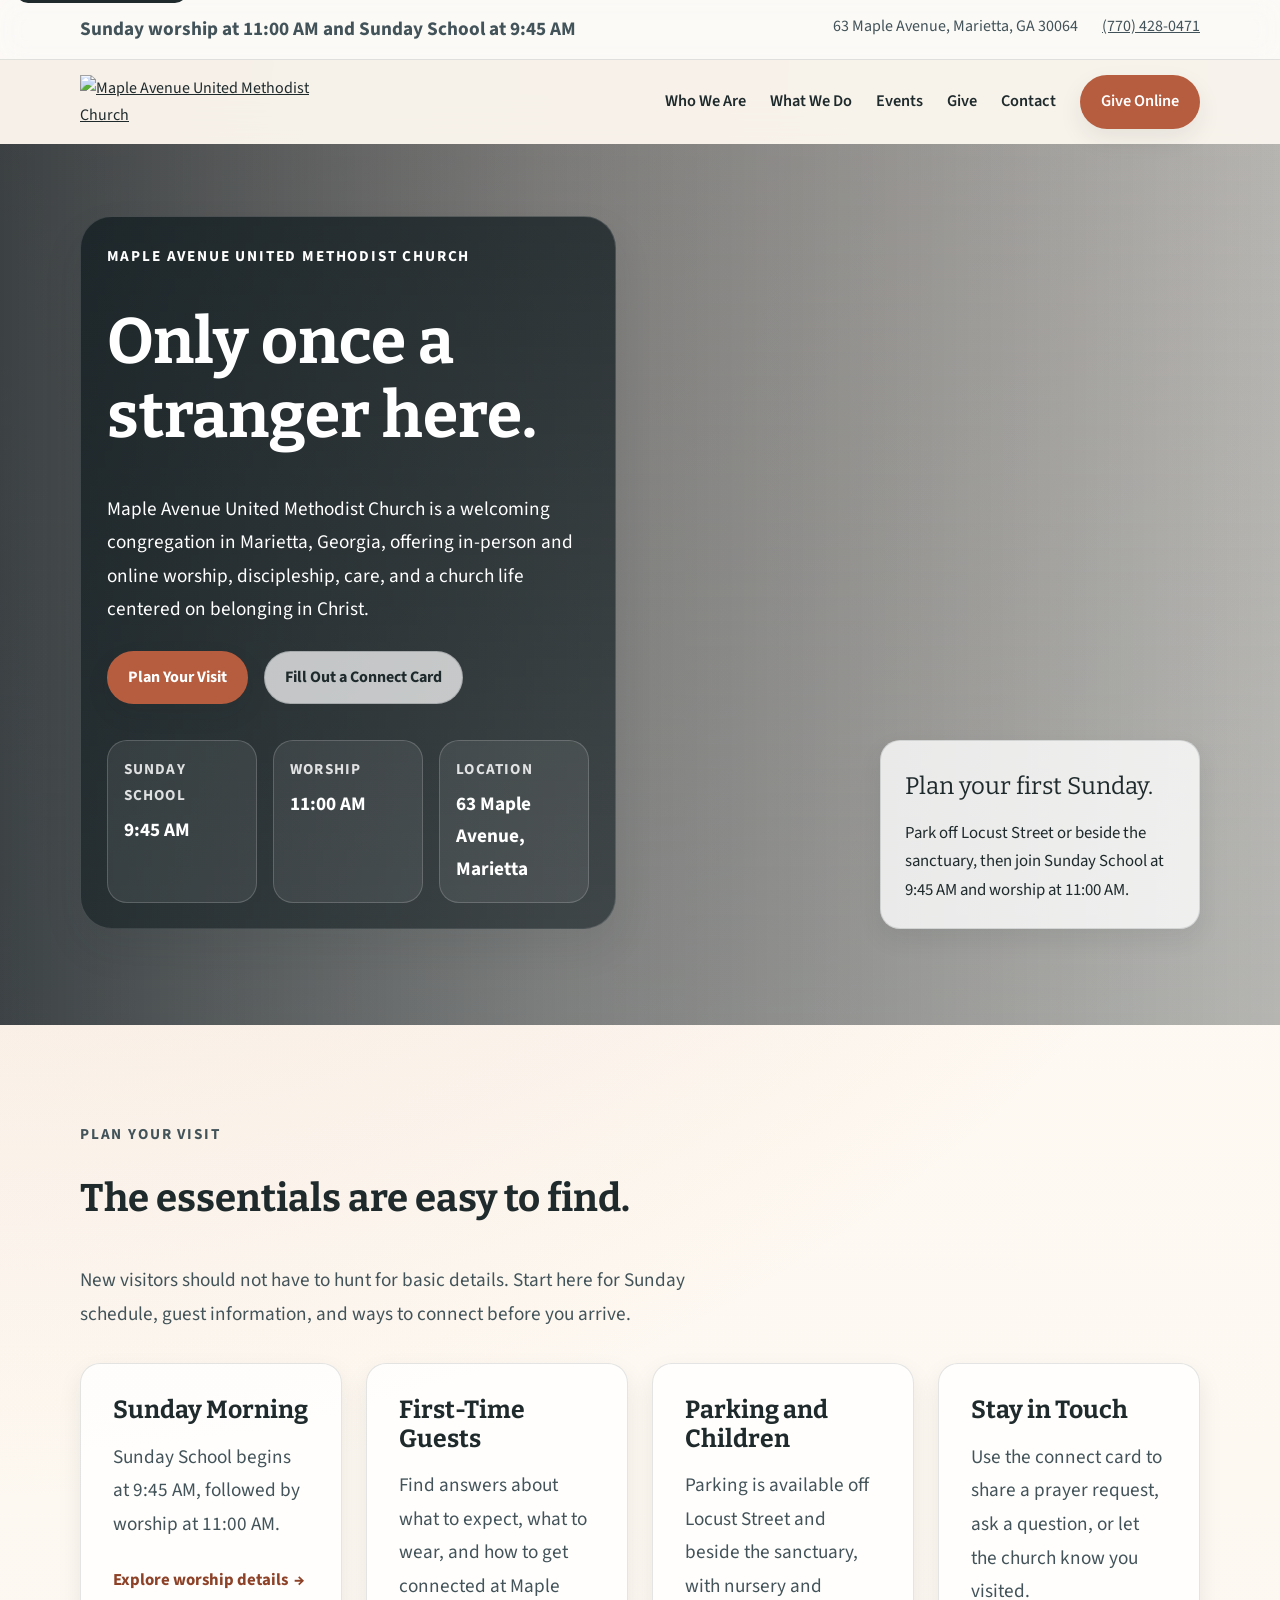
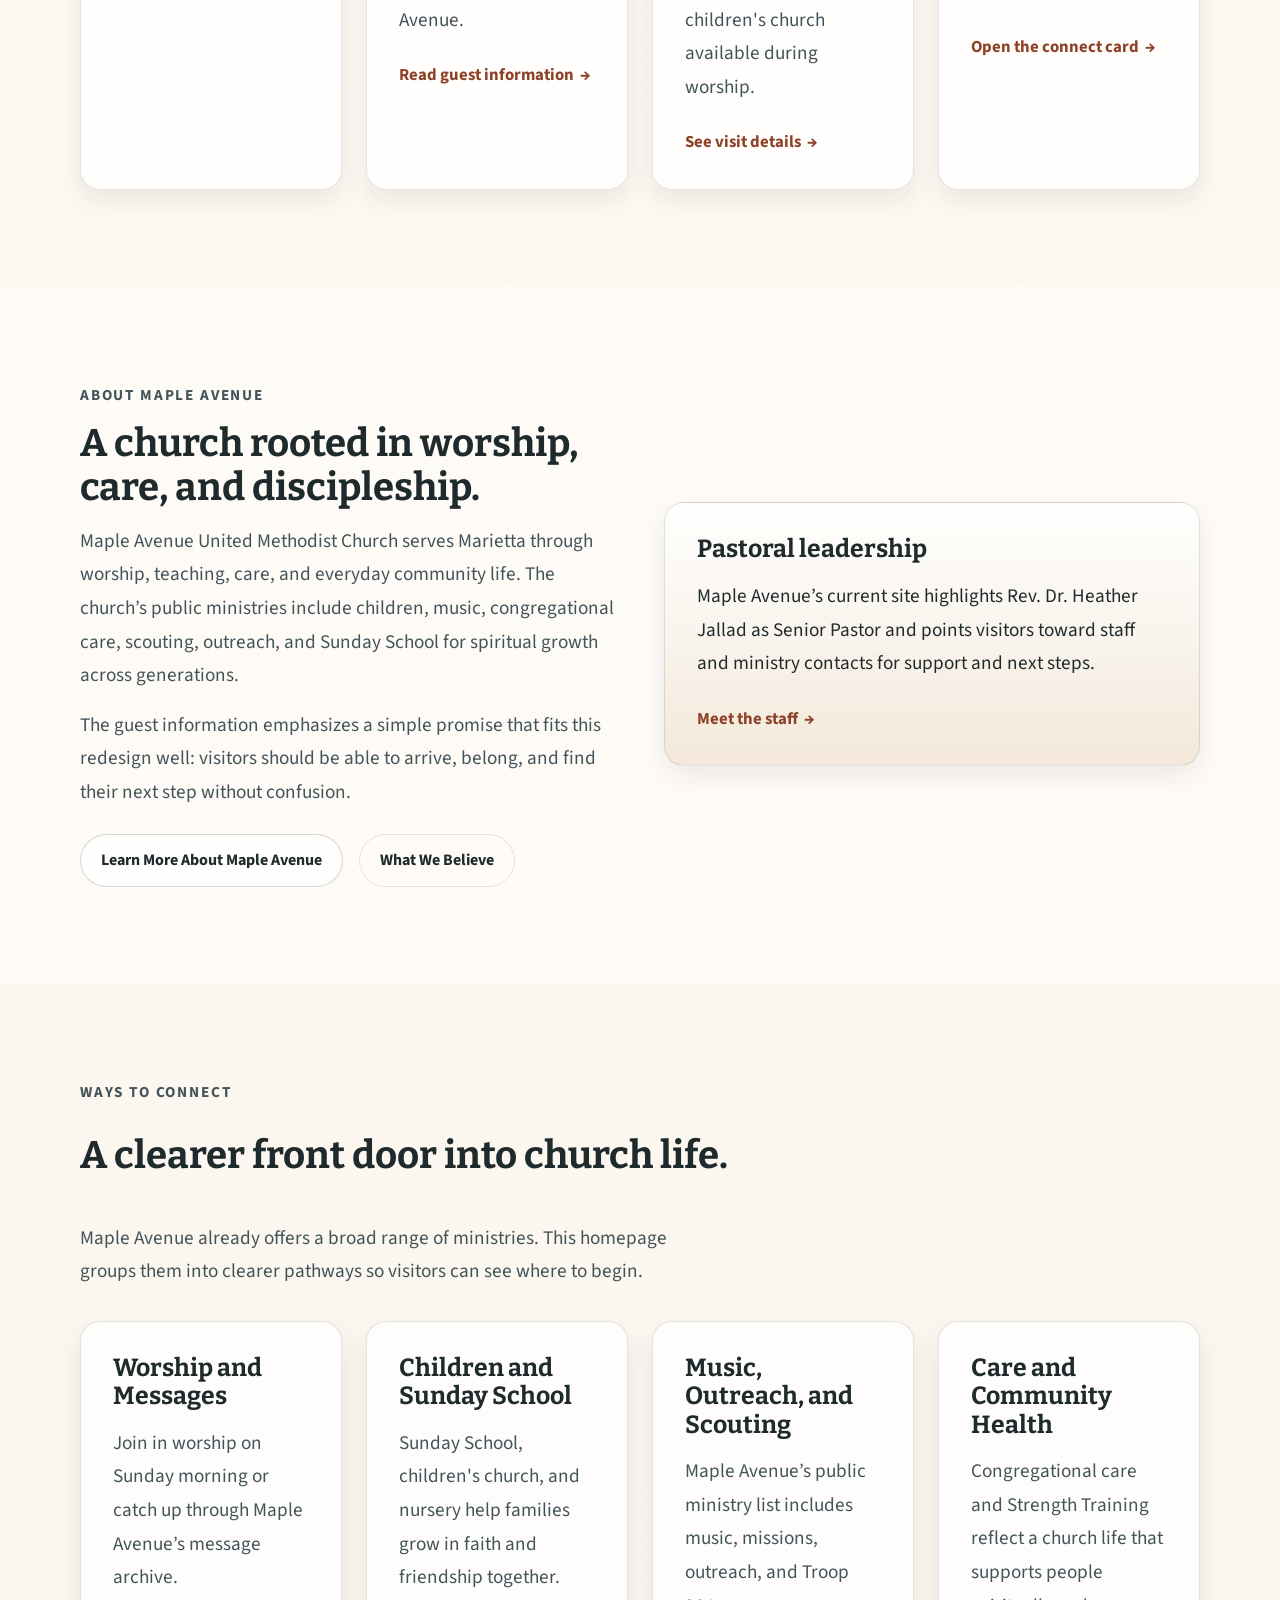
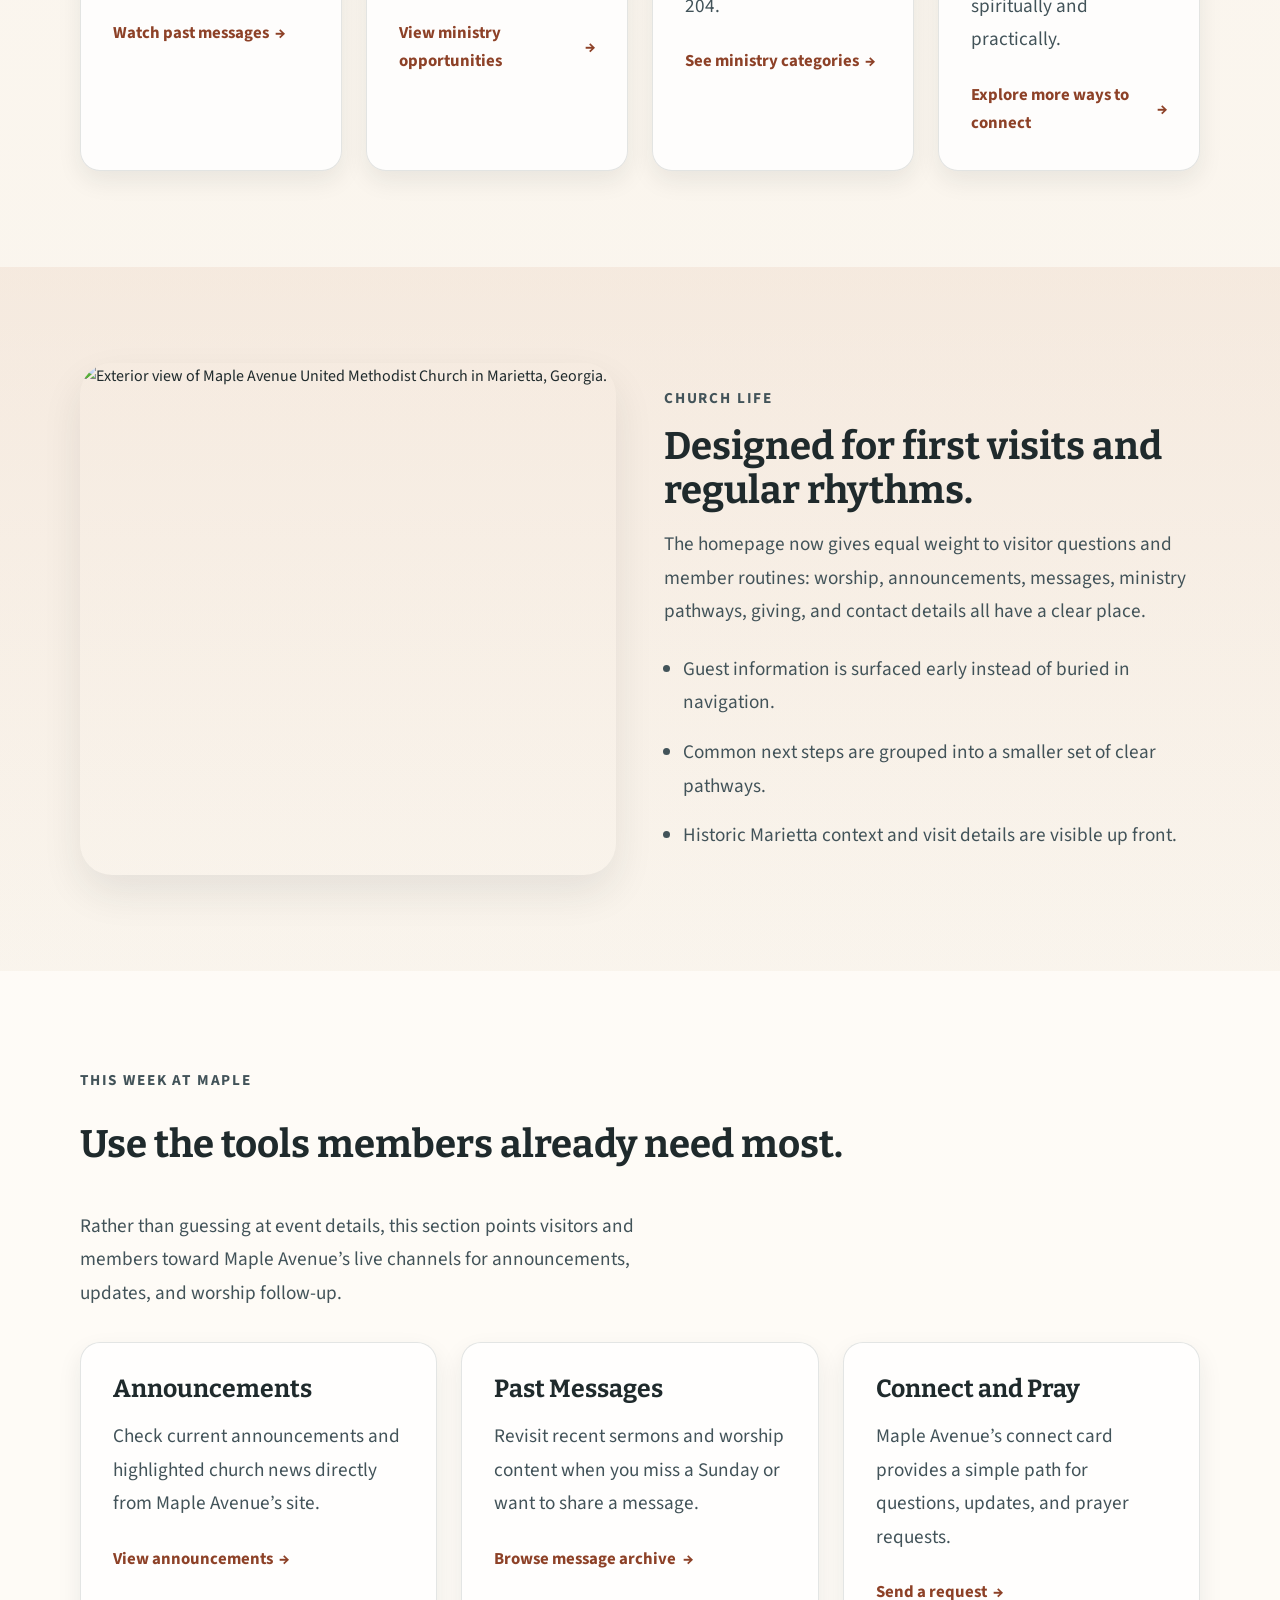
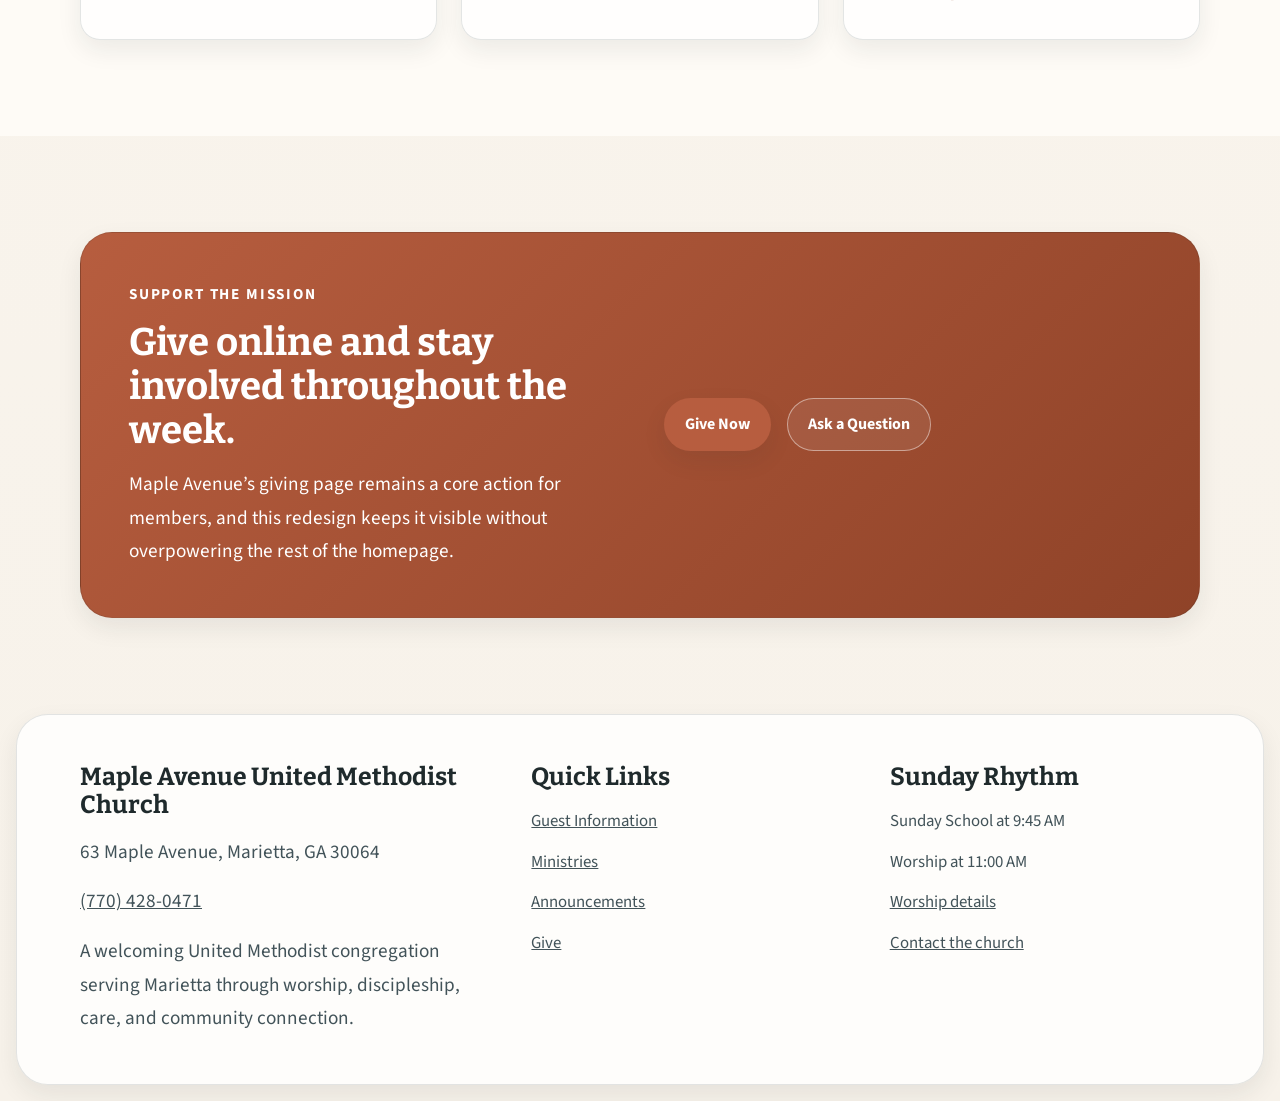
==== index.html @ e6229732 "Initial commit" ====
<!doctype html>
<html lang="en">
  <head>
    <meta charset="UTF-8" />
    <meta name="viewport" content="width=device-width, initial-scale=1.0" />
    <title>Maple Avenue United Methodist Church | Marietta, Georgia</title>
    <meta
      name="description"
      content="Maple Avenue United Methodist Church in Marietta, Georgia. Find worship times, plan your visit, explore ministries, and stay connected."
    />
    <meta name="robots" content="noindex, nofollow" />
    <link rel="preconnect" href="https://fonts.googleapis.com" />
    <link rel="preconnect" href="https://fonts.gstatic.com" crossorigin />
    <link
      href="https://fonts.googleapis.com/css2?family=Bitter:wght@500;600;700&family=Source+Sans+3:wght@400;500;600;700&display=swap"
      rel="stylesheet"
    />
    <link rel="stylesheet" href="styles.css" />
    <script src="script.js" defer></script>
  </head>
  <body>
    <a class="skip-link" href="#main-content">Skip to main content</a>

    <header class="site-header" data-site-header>
      <div class="utility-bar">
        <div class="container utility-bar__content">
          <p class="utility-bar__message">
            Sunday worship at 11:00 AM and Sunday School at 9:45 AM
          </p>
          <ul class="utility-list" aria-label="Quick contact details">
            <li>63 Maple Avenue, Marietta, GA 30064</li>
            <li><a href="tel:17704280471">(770) 428-0471</a></li>
          </ul>
        </div>
      </div>

      <div class="container header-shell">
        <a class="brand" href="#top" aria-label="Maple Avenue United Methodist Church home">
          <img
            class="brand__logo"
            src="https://static.wixstatic.com/media/d527b7_5be0c75b35754197b9181731314d34e4~mv2.png/v1/fill/w_263,h_67,al_c,q_85,usm_0.66_1.00_0.01,enc_avif,quality_auto/MA%20Steeple%20Logo%201A.png"
            alt="Maple Avenue United Methodist Church"
          />
        </a>

        <button
          class="menu-toggle"
          type="button"
          aria-expanded="false"
          aria-controls="site-navigation"
          data-menu-toggle
        >
          <span class="menu-toggle__label">Menu</span>
          <span class="menu-toggle__bars" aria-hidden="true"></span>
        </button>

        <nav class="site-nav" id="site-navigation" aria-label="Primary" data-nav>
          <ul class="site-nav__list">
            <li><a href="#who-we-are">Who We Are</a></li>
            <li><a href="#what-we-do">What We Do</a></li>
            <li><a href="#highlights">Events</a></li>
            <li><a href="#give">Give</a></li>
            <li><a href="#contact">Contact</a></li>
          </ul>
          <a class="button button--primary site-nav__cta" href="https://www.mapleavenuechurch.org/give" target="_blank" rel="noreferrer">
            Give Online
          </a>
        </nav>
      </div>
    </header>

    <main id="main-content">
      <section class="hero" id="top">
        <div class="hero__backdrop" aria-hidden="true"></div>
        <div class="container hero__grid">
          <div class="hero__content">
            <p class="eyebrow">Maple Avenue United Methodist Church</p>
            <h1>Only once a stranger here.</h1>
            <p class="hero__lede">
              Maple Avenue United Methodist Church is a welcoming congregation in
              Marietta, Georgia, offering in-person and online worship, discipleship,
              care, and a church life centered on belonging in Christ.
            </p>
            <div class="hero__actions">
              <a class="button button--primary" href="#worship">Plan Your Visit</a>
              <a class="button button--secondary" href="https://www.mapleavenuechurch.org/connect-card" target="_blank" rel="noreferrer">
                Fill Out a Connect Card
              </a>
            </div>
            <dl class="hero__details" aria-label="Visit details">
              <div>
                <dt>Sunday School</dt>
                <dd>9:45 AM</dd>
              </div>
              <div>
                <dt>Worship</dt>
                <dd>11:00 AM</dd>
              </div>
              <div>
                <dt>Location</dt>
                <dd>63 Maple Avenue, Marietta</dd>
              </div>
            </dl>
          </div>

          <div class="hero__media">
            <aside class="hero-card" aria-label="Church welcome">
              <p class="hero-card__quote">Plan your first Sunday.</p>
              <p class="hero-card__text">
                Park off Locust Street or beside the sanctuary, then join Sunday
                School at 9:45 AM and worship at 11:00 AM.
              </p>
            </aside>
          </div>
        </div>
      </section>

      <section class="section visit-section" id="worship" aria-labelledby="visit-heading">
        <div class="container">
          <div class="section-heading">
            <p class="eyebrow">Plan Your Visit</p>
            <h2 id="visit-heading">The essentials are easy to find.</h2>
            <p>
              New visitors should not have to hunt for basic details. Start here for
              Sunday schedule, guest information, and ways to connect before you
              arrive.
            </p>
          </div>

          <div class="card-grid card-grid--four">
            <article class="card">
              <h3>Sunday Morning</h3>
              <p>
                Sunday School begins at 9:45 AM, followed by worship at 11:00 AM.
              </p>
              <a class="text-link" href="https://www.mapleavenuechurch.org/worship" target="_blank" rel="noreferrer">
                Explore worship details
              </a>
            </article>

            <article class="card">
              <h3>First-Time Guests</h3>
              <p>
                Find answers about what to expect, what to wear, and how to get
                connected at Maple Avenue.
              </p>
              <a class="text-link" href="https://www.mapleavenuechurch.org/guestinfo" target="_blank" rel="noreferrer">
                Read guest information
              </a>
            </article>

            <article class="card">
              <h3>Parking and Children</h3>
              <p>
                Parking is available off Locust Street and beside the sanctuary, with
                nursery and children's church available during worship.
              </p>
              <a class="text-link" href="https://www.mapleavenuechurch.org/guestinfo" target="_blank" rel="noreferrer">
                See visit details
              </a>
            </article>

            <article class="card">
              <h3>Stay in Touch</h3>
              <p>
                Use the connect card to share a prayer request, ask a question, or let
                the church know you visited.
              </p>
              <a class="text-link" href="https://www.mapleavenuechurch.org/connect-card" target="_blank" rel="noreferrer">
                Open the connect card
              </a>
            </article>
          </div>
        </div>
      </section>

      <section class="section section--alt" id="who-we-are" aria-labelledby="about-heading">
        <div class="container split-layout">
          <div class="split-layout__content">
            <p class="eyebrow">About Maple Avenue</p>
            <h2 id="about-heading">A church rooted in worship, care, and discipleship.</h2>
            <p>
              Maple Avenue United Methodist Church serves Marietta through worship,
              teaching, care, and everyday community life. The church’s public
              ministries include children, music, congregational care, scouting,
              outreach, and Sunday School for spiritual growth across generations.
            </p>
            <p>
              The guest information emphasizes a simple promise that fits this
              redesign well: visitors should be able to arrive, belong, and find
              their next step without confusion.
            </p>
            <div class="button-row">
              <a class="button button--secondary" href="https://www.mapleavenuechurch.org/about-us" target="_blank" rel="noreferrer">
                Learn More About Maple Avenue
              </a>
              <a class="button button--ghost" href="https://www.mapleavenuechurch.org/what-we-believe" target="_blank" rel="noreferrer">
                What We Believe
              </a>
            </div>
          </div>

          <div class="info-panel">
            <h3>Pastoral leadership</h3>
            <p>
              Maple Avenue’s current site highlights Rev. Dr. Heather Jallad as Senior
              Pastor and points visitors toward staff and ministry contacts for
              support and next steps.
            </p>
            <a class="text-link" href="https://www.mapleavenuechurch.org/staff" target="_blank" rel="noreferrer">
              Meet the staff
            </a>
          </div>
        </div>
      </section>

      <section class="section" id="what-we-do" aria-labelledby="ministries-heading">
        <div class="container">
          <div class="section-heading">
            <p class="eyebrow">Ways To Connect</p>
            <h2 id="ministries-heading">A clearer front door into church life.</h2>
            <p>
              Maple Avenue already offers a broad range of ministries. This homepage
              groups them into clearer pathways so visitors can see where to begin.
            </p>
          </div>

          <div class="card-grid card-grid--four">
            <article class="card card--feature">
              <h3>Worship and Messages</h3>
              <p>
                Join in worship on Sunday morning or catch up through Maple Avenue’s
                message archive.
              </p>
              <a class="text-link" href="https://www.mapleavenuechurch.org/past-messages" target="_blank" rel="noreferrer">
                Watch past messages
              </a>
            </article>

            <article class="card card--feature">
              <h3>Children and Sunday School</h3>
              <p>
                Sunday School, children's church, and nursery help families grow in
                faith and friendship together.
              </p>
              <a class="text-link" href="https://www.mapleavenuechurch.org/ministries" target="_blank" rel="noreferrer">
                View ministry opportunities
              </a>
            </article>

            <article class="card card--feature">
              <h3>Music, Outreach, and Scouting</h3>
              <p>
                Maple Avenue’s public ministry list includes music, missions, outreach,
                and Troop 204.
              </p>
              <a class="text-link" href="https://www.mapleavenuechurch.org/ministries" target="_blank" rel="noreferrer">
                See ministry categories
              </a>
            </article>

            <article class="card card--feature">
              <h3>Care and Community Health</h3>
              <p>
                Congregational care and Strength Training reflect a church life that
                supports people spiritually and practically.
              </p>
              <a class="text-link" href="https://www.mapleavenuechurch.org/ministries" target="_blank" rel="noreferrer">
                Explore more ways to connect
              </a>
            </article>
          </div>
        </div>
      </section>

      <section class="section feature-band" aria-labelledby="life-heading">
        <div class="container feature-band__grid">
          <div class="feature-band__media">
            <img
              src="https://static.wixstatic.com/media/d527b7_12f034e46e4844dc89c8f4946ef91d15~mv2.jpg/v1/fill/w_980,h_1295,fp_0.5_0.5,q_85,enc_avif,quality_auto/DSC01582-HDR.jpg"
              alt="Exterior view of Maple Avenue United Methodist Church in Marietta, Georgia."
            />
          </div>
          <div class="feature-band__content">
            <p class="eyebrow">Church Life</p>
            <h2 id="life-heading">Designed for first visits and regular rhythms.</h2>
            <p>
              The homepage now gives equal weight to visitor questions and member
              routines: worship, announcements, messages, ministry pathways, giving,
              and contact details all have a clear place.
            </p>
            <ul class="feature-list">
              <li>Guest information is surfaced early instead of buried in navigation.</li>
              <li>Common next steps are grouped into a smaller set of clear pathways.</li>
              <li>Historic Marietta context and visit details are visible up front.</li>
            </ul>
          </div>
        </div>
      </section>

      <section class="section section--alt" id="highlights" aria-labelledby="highlights-heading">
        <div class="container">
          <div class="section-heading">
            <p class="eyebrow">This Week At Maple</p>
            <h2 id="highlights-heading">Use the tools members already need most.</h2>
            <p>
              Rather than guessing at event details, this section points visitors and
              members toward Maple Avenue’s live channels for announcements, updates,
              and worship follow-up.
            </p>
          </div>

          <div class="card-grid card-grid--three">
            <article class="card">
              <h3>Announcements</h3>
              <p>
                Check current announcements and highlighted church news directly from
                Maple Avenue’s site.
              </p>
              <a class="text-link" href="https://www.mapleavenuechurch.org/announcements" target="_blank" rel="noreferrer">
                View announcements
              </a>
            </article>

            <article class="card">
              <h3>Past Messages</h3>
              <p>
                Revisit recent sermons and worship content when you miss a Sunday or
                want to share a message.
              </p>
              <a class="text-link" href="https://www.mapleavenuechurch.org/past-messages" target="_blank" rel="noreferrer">
                Browse message archive
              </a>
            </article>

            <article class="card">
              <h3>Connect and Pray</h3>
              <p>
                Maple Avenue’s connect card provides a simple path for questions,
                updates, and prayer requests.
              </p>
              <a class="text-link" href="https://www.mapleavenuechurch.org/connect-card" target="_blank" rel="noreferrer">
                Send a request
              </a>
            </article>
          </div>
        </div>
      </section>

      <section class="section cta-section" id="give" aria-labelledby="give-heading">
        <div class="container cta-panel">
          <div>
            <p class="eyebrow">Support The Mission</p>
            <h2 id="give-heading">Give online and stay involved throughout the week.</h2>
            <p>
              Maple Avenue’s giving page remains a core action for members, and this
              redesign keeps it visible without overpowering the rest of the homepage.
            </p>
          </div>
          <div class="button-row">
            <a class="button button--primary" href="https://www.mapleavenuechurch.org/give" target="_blank" rel="noreferrer">
              Give Now
            </a>
            <a class="button button--secondary" href="https://www.mapleavenuechurch.org/contact" target="_blank" rel="noreferrer">
              Ask a Question
            </a>
          </div>
        </div>
      </section>
    </main>

    <footer class="site-footer" id="contact">
      <div class="container footer-grid">
        <section>
          <h2 class="footer-title">Maple Avenue United Methodist Church</h2>
          <p>63 Maple Avenue, Marietta, GA 30064</p>
          <p><a href="tel:17704280471">(770) 428-0471</a></p>
          <p>
            A welcoming United Methodist congregation serving Marietta through
            worship, discipleship, care, and community connection.
          </p>
        </section>

        <section>
          <h2 class="footer-title">Quick Links</h2>
          <ul class="footer-list">
            <li><a href="https://www.mapleavenuechurch.org/guestinfo" target="_blank" rel="noreferrer">Guest Information</a></li>
            <li><a href="https://www.mapleavenuechurch.org/ministries" target="_blank" rel="noreferrer">Ministries</a></li>
            <li><a href="https://www.mapleavenuechurch.org/announcements" target="_blank" rel="noreferrer">Announcements</a></li>
            <li><a href="https://www.mapleavenuechurch.org/give" target="_blank" rel="noreferrer">Give</a></li>
          </ul>
        </section>

        <section>
          <h2 class="footer-title">Sunday Rhythm</h2>
          <ul class="footer-list">
            <li>Sunday School at 9:45 AM</li>
            <li>Worship at 11:00 AM</li>
            <li><a href="https://www.mapleavenuechurch.org/worship" target="_blank" rel="noreferrer">Worship details</a></li>
            <li><a href="https://www.mapleavenuechurch.org/contact" target="_blank" rel="noreferrer">Contact the church</a></li>
          </ul>
        </section>
      </div>
    </footer>
  </body>
</html>
---- styles.css ----
:root {
  --color-ink: #1f2a2c;
  --color-ink-soft: #425359;
  --color-surface: #f7f2ea;
  --color-surface-strong: #efe2d1;
  --color-surface-alt: #fffdf9;
  --color-accent: #b75d3f;
  --color-accent-dark: #8d4127;
  --color-accent-soft: #ead1bf;
  --color-line: rgba(31, 42, 44, 0.12);
  --color-white: #ffffff;
  --shadow-soft: 0 18px 40px rgba(31, 42, 44, 0.09);
  --shadow-card: 0 10px 24px rgba(31, 42, 44, 0.08);
  --radius-sm: 0.75rem;
  --radius-md: 1.25rem;
  --radius-lg: 2rem;
  --container: min(1120px, calc(100vw - 2rem));
  --space-1: 0.5rem;
  --space-2: 0.75rem;
  --space-3: 1rem;
  --space-4: 1.5rem;
  --space-5: 2rem;
  --space-6: 3rem;
  --space-7: 4.5rem;
  --space-8: 6rem;
}

*,
*::before,
*::after {
  box-sizing: border-box;
}

html {
  scroll-behavior: smooth;
}

body {
  margin: 0;
  font-family: "Source Sans 3", sans-serif;
  color: var(--color-ink);
  background:
    radial-gradient(circle at top left, rgba(183, 93, 63, 0.18), transparent 25%),
    linear-gradient(180deg, #fffaf3 0%, #f7f2ea 100%);
  line-height: 1.7;
}

img {
  display: block;
  max-width: 100%;
}

a {
  color: inherit;
}

a:hover {
  color: var(--color-accent-dark);
}

:focus-visible {
  outline: 3px solid var(--color-accent);
  outline-offset: 3px;
}

.skip-link {
  position: absolute;
  left: var(--space-3);
  top: -3rem;
  z-index: 100;
  padding: var(--space-2) var(--space-3);
  border-radius: var(--radius-sm);
  color: var(--color-white);
  background: var(--color-ink);
  text-decoration: none;
}

.skip-link:focus {
  top: var(--space-3);
}

.container {
  width: var(--container);
  margin: 0 auto;
}

.section {
  padding: var(--space-8) 0;
}

.section--alt {
  background: rgba(255, 253, 249, 0.82);
}

.eyebrow {
  margin: 0 0 var(--space-2);
  color: var(--color-accent-dark);
  font-size: 0.95rem;
  font-weight: 700;
  letter-spacing: 0.12em;
  text-transform: uppercase;
}

h1,
h2,
h3,
.footer-title {
  margin: 0 0 var(--space-3);
  font-family: "Bitter", serif;
  line-height: 1.15;
}

h1 {
  font-size: clamp(2.5rem, 5vw, 4.75rem);
}

h2 {
  font-size: clamp(2rem, 3vw, 3rem);
}

h3,
.footer-title {
  font-size: 1.55rem;
}

p,
ul,
dl {
  margin: 0;
}

p {
  font-size: clamp(1.08rem, 1rem + 0.3vw, 1.2rem);
  line-height: 1.75;
}

.button-row,
.hero__actions {
  display: flex;
  flex-wrap: wrap;
  gap: var(--space-3);
}

.split-layout__content .button-row {
  margin-top: var(--space-4);
}

.button {
  display: inline-flex;
  align-items: center;
  justify-content: center;
  min-height: 3rem;
  padding: 0.75rem 1.25rem;
  border: 1px solid transparent;
  border-radius: 999px;
  font-weight: 700;
  font-size: 1rem;
  text-decoration: none;
  transition:
    transform 180ms ease,
    background-color 180ms ease,
    border-color 180ms ease,
    color 180ms ease;
}

.button:hover {
  transform: translateY(-1px);
}

.button--primary {
  color: var(--color-white);
  background: var(--color-accent);
  box-shadow: var(--shadow-card);
}

.button--primary:hover {
  color: var(--color-white);
  background: var(--color-accent-dark);
}

.button--secondary {
  border-color: rgba(31, 42, 44, 0.18);
  background: rgba(255, 255, 255, 0.72);
}

.button--ghost {
  border-color: var(--color-line);
  background: transparent;
}

.text-link {
  display: inline-flex;
  align-items: center;
  gap: 0.4rem;
  margin-top: var(--space-4);
  font-weight: 700;
  font-size: 1.05rem;
  color: var(--color-accent-dark);
  text-decoration: none;
}

.text-link::after {
  content: "→";
}

.utility-bar {
  border-bottom: 1px solid var(--color-line);
  background: rgba(255, 255, 255, 0.6);
  backdrop-filter: blur(12px);
}

.utility-bar__content {
  display: flex;
  flex-wrap: wrap;
  justify-content: space-between;
  gap: var(--space-2) var(--space-4);
  padding: 0.8rem 0;
  font-size: 1rem;
  color: var(--color-ink-soft);
}

.utility-bar__message {
  font-weight: 700;
}

.utility-list {
  display: flex;
  flex-wrap: wrap;
  gap: var(--space-2) var(--space-4);
  padding: 0;
  list-style: none;
}

.site-header {
  position: sticky;
  top: 0;
  z-index: 50;
  background: rgba(247, 242, 234, 0.9);
  backdrop-filter: blur(18px);
}

.site-header.is-scrolled {
  box-shadow: 0 8px 24px rgba(31, 42, 44, 0.08);
}

.header-shell {
  display: flex;
  align-items: center;
  justify-content: space-between;
  gap: var(--space-4);
  min-height: 5.25rem;
}

.brand {
  flex-shrink: 0;
}

.brand__logo {
  width: min(250px, 58vw);
  height: auto;
}

.menu-toggle {
  display: none;
  align-items: center;
  gap: 0.75rem;
  padding: 0.7rem 0.95rem;
  border: 1px solid var(--color-line);
  border-radius: 999px;
  color: var(--color-ink);
  background: var(--color-white);
  font: inherit;
  font-weight: 700;
}

.menu-toggle__bars,
.menu-toggle__bars::before,
.menu-toggle__bars::after {
  display: block;
  width: 1rem;
  height: 2px;
  border-radius: 999px;
  background: currentColor;
  content: "";
  transition: transform 180ms ease, opacity 180ms ease;
}

.menu-toggle__bars {
  position: relative;
}

.menu-toggle__bars::before {
  position: absolute;
  top: -0.35rem;
}

.menu-toggle__bars::after {
  position: absolute;
  top: 0.35rem;
}

.menu-toggle[aria-expanded="true"] .menu-toggle__bars {
  background: transparent;
}

.menu-toggle[aria-expanded="true"] .menu-toggle__bars::before {
  transform: translateY(0.35rem) rotate(45deg);
}

.menu-toggle[aria-expanded="true"] .menu-toggle__bars::after {
  transform: translateY(-0.35rem) rotate(-45deg);
}

.site-nav {
  display: flex;
  align-items: center;
  gap: var(--space-4);
}

.site-nav__list {
  display: flex;
  flex-wrap: wrap;
  gap: var(--space-4);
  padding: 0;
  list-style: none;
}

.site-nav__list a,
.site-nav__cta {
  font-size: 1.02rem;
  font-weight: 600;
  text-decoration: none;
}

.hero {
  position: relative;
  overflow: clip;
  padding: var(--space-7) 0 var(--space-8);
}

.hero__grid,
.split-layout,
.feature-band__grid,
.cta-panel,
.footer-grid {
  display: grid;
  gap: var(--space-6);
}

.hero__grid,
.split-layout,
.feature-band__grid,
.cta-panel {
  grid-template-columns: repeat(2, minmax(0, 1fr));
  align-items: center;
}

.hero__grid {
  position: relative;
  z-index: 1;
}

.hero__lede,
.section-heading p,
.split-layout__content p,
.feature-band__content p,
.cta-panel p,
.card p,
.site-footer p,
.footer-list {
  max-width: 62ch;
  color: var(--color-ink-soft);
}

.section-heading h2 + p,
.split-layout__content h2 + p,
.feature-band__content h2 + p,
.cta-panel h2 + p,
.card h3 + p,
.info-panel h3 + p,
.site-footer .footer-title + p {
  margin-top: var(--space-2);
}

.section-heading p + p,
.split-layout__content p + p,
.feature-band__content p + p,
.cta-panel p + p,
.card p + p,
.site-footer p + p {
  margin-top: var(--space-3);
}

.hero__content {
  display: grid;
  gap: var(--space-4);
  padding: clamp(1.5rem, 2vw, 2rem);
  border: 1px solid rgba(255, 255, 255, 0.14);
  border-radius: var(--radius-lg);
  background: linear-gradient(180deg, rgba(16, 27, 31, 0.74), rgba(16, 27, 31, 0.58));
  box-shadow: var(--shadow-soft);
}

.hero__content .eyebrow,
.hero__content h1,
.hero__content p,
.hero__content dt,
.hero__content dd {
  color: var(--color-white);
}

.hero__content p {
  max-width: 34rem;
}

.hero__backdrop {
  position: absolute;
  inset: 0;
  background:
    linear-gradient(90deg, rgba(19, 29, 34, 0.82) 0%, rgba(19, 29, 34, 0.55) 42%, rgba(19, 29, 34, 0.3) 100%),
    linear-gradient(180deg, rgba(247, 242, 234, 0.08), rgba(247, 242, 234, 0.22)),
    url("https://static.wixstatic.com/media/d527b7_700fa034ea9f405eae82f1fbfdbdb1b5~mv2.jpg/v1/fill/w_1600,h_980,al_c,q_85,enc_avif,quality_auto/church%20outside.jpg")
      center/cover no-repeat;
}

.hero__details {
  display: grid;
  grid-template-columns: repeat(3, minmax(0, 1fr));
  gap: var(--space-3);
  margin-top: var(--space-2);
}

.hero__details div {
  padding: var(--space-3);
  border: 1px solid rgba(255, 255, 255, 0.18);
  border-radius: var(--radius-md);
  background: rgba(255, 255, 255, 0.08);
}

.hero__details dt {
  font-size: 0.95rem;
  font-weight: 700;
  letter-spacing: 0.08em;
  text-transform: uppercase;
  color: rgba(255, 255, 255, 0.84);
}

.hero__details dd {
  margin: 0.3rem 0 0;
  font-size: 1.2rem;
  font-weight: 700;
}

.hero__media {
  position: relative;
  min-height: 100%;
  padding: var(--space-4) 0 0 var(--space-4);
}

.feature-band__media img {
  width: 100%;
  height: 100%;
  object-fit: cover;
}

.hero-card,
.card,
.info-panel,
.cta-panel,
.site-footer {
  border: 1px solid var(--color-line);
  background: rgba(255, 255, 255, 0.8);
  box-shadow: var(--shadow-card);
}

.hero-card {
  position: absolute;
  right: 0;
  bottom: 0;
  max-width: 20rem;
  padding: var(--space-4);
  border-radius: var(--radius-md);
}

.hero-card__quote {
  margin-bottom: var(--space-2);
  font-family: "Bitter", serif;
  font-size: 1.5rem;
}

.hero-card__text,
.footer-list {
  font-size: 1.05rem;
  line-height: 1.7;
}

.section-heading {
  display: grid;
  gap: var(--space-3);
  margin-bottom: var(--space-5);
}

.card-grid {
  display: grid;
  gap: var(--space-4);
}

.card-grid--three {
  grid-template-columns: repeat(3, minmax(0, 1fr));
}

.card-grid--four {
  grid-template-columns: repeat(4, minmax(0, 1fr));
}

.card,
.info-panel {
  padding: var(--space-5);
  border-radius: var(--radius-md);
}

.card--feature {
  min-height: 100%;
}

.info-panel {
  background:
    linear-gradient(180deg, rgba(255, 255, 255, 0.88), rgba(239, 226, 209, 0.76));
}

.feature-band {
  background: linear-gradient(180deg, rgba(234, 209, 191, 0.32), transparent);
}

.feature-band__media {
  min-height: 32rem;
  overflow: hidden;
  border-radius: var(--radius-lg);
  box-shadow: var(--shadow-soft);
}

.feature-list {
  margin-top: var(--space-4);
  padding-left: 1.2rem;
  font-size: 1.2rem;
  line-height: 1.75;
  color: var(--color-ink-soft);
}

.feature-list li + li {
  margin-top: var(--space-3);
}

.cta-panel {
  padding: var(--space-6);
  border-radius: var(--radius-lg);
  background:
    linear-gradient(135deg, rgba(183, 93, 63, 0.95), rgba(141, 65, 39, 0.95)),
    var(--color-accent);
  color: var(--color-white);
}

.cta-panel p,
.cta-panel .eyebrow,
.cta-panel h2 {
  color: var(--color-white);
}

.cta-panel .button--secondary {
  border-color: rgba(255, 255, 255, 0.45);
  color: var(--color-white);
  background: rgba(255, 255, 255, 0.08);
}

.site-footer {
  margin: 0 var(--space-3) var(--space-3);
  padding: var(--space-6) 0;
  border-radius: var(--radius-lg);
}

.footer-grid {
  grid-template-columns: 1.3fr 1fr 1fr;
}

.footer-list {
  display: grid;
  gap: var(--space-2);
  padding: 0;
  list-style: none;
}

@media (max-width: 1024px) {
  .card-grid--four {
    grid-template-columns: repeat(2, minmax(0, 1fr));
  }

  .hero__grid,
  .split-layout,
  .feature-band__grid,
  .cta-panel,
  .footer-grid {
    grid-template-columns: 1fr;
  }

  .hero__media {
    min-height: auto;
    padding-left: 0;
  }

  .hero-card {
    position: static;
    margin-top: var(--space-4);
    max-width: none;
  }
}

@media (max-width: 800px) {
  .utility-bar__content,
  .utility-list {
    justify-content: center;
  }

  .menu-toggle {
    display: inline-flex;
  }

  .site-nav {
    position: absolute;
    top: calc(100% + 0.5rem);
    right: 1rem;
    left: 1rem;
    display: grid;
    gap: var(--space-4);
    padding: var(--space-4);
    border: 1px solid var(--color-line);
    border-radius: var(--radius-md);
    background: rgba(255, 253, 249, 0.98);
    box-shadow: var(--shadow-soft);
    opacity: 0;
    visibility: hidden;
    transform: translateY(-0.5rem);
    transition:
      opacity 180ms ease,
      visibility 180ms ease,
      transform 180ms ease;
  }

  .site-nav[data-open="true"] {
    opacity: 1;
    visibility: visible;
    transform: translateY(0);
  }

  .site-nav__list {
    flex-direction: column;
    gap: var(--space-3);
  }

  .site-nav__list a,
  .site-nav__cta {
    font-size: 1.1rem;
  }

  .site-nav__cta {
    width: 100%;
  }

  .card-grid--three,
  .card-grid--four,
  .hero__details {
    grid-template-columns: 1fr;
  }

  .hero__content {
    padding: var(--space-4);
  }

  .section {
    padding: var(--space-7) 0;
  }
}

@media (max-width: 560px) {
  .header-shell {
    min-height: 4.75rem;
  }

  .hero {
    padding-top: var(--space-6);
  }

  .card,
  .info-panel,
  .cta-panel {
    padding: var(--space-4);
  }

  .site-footer {
    margin-inline: 0.75rem;
  }
}
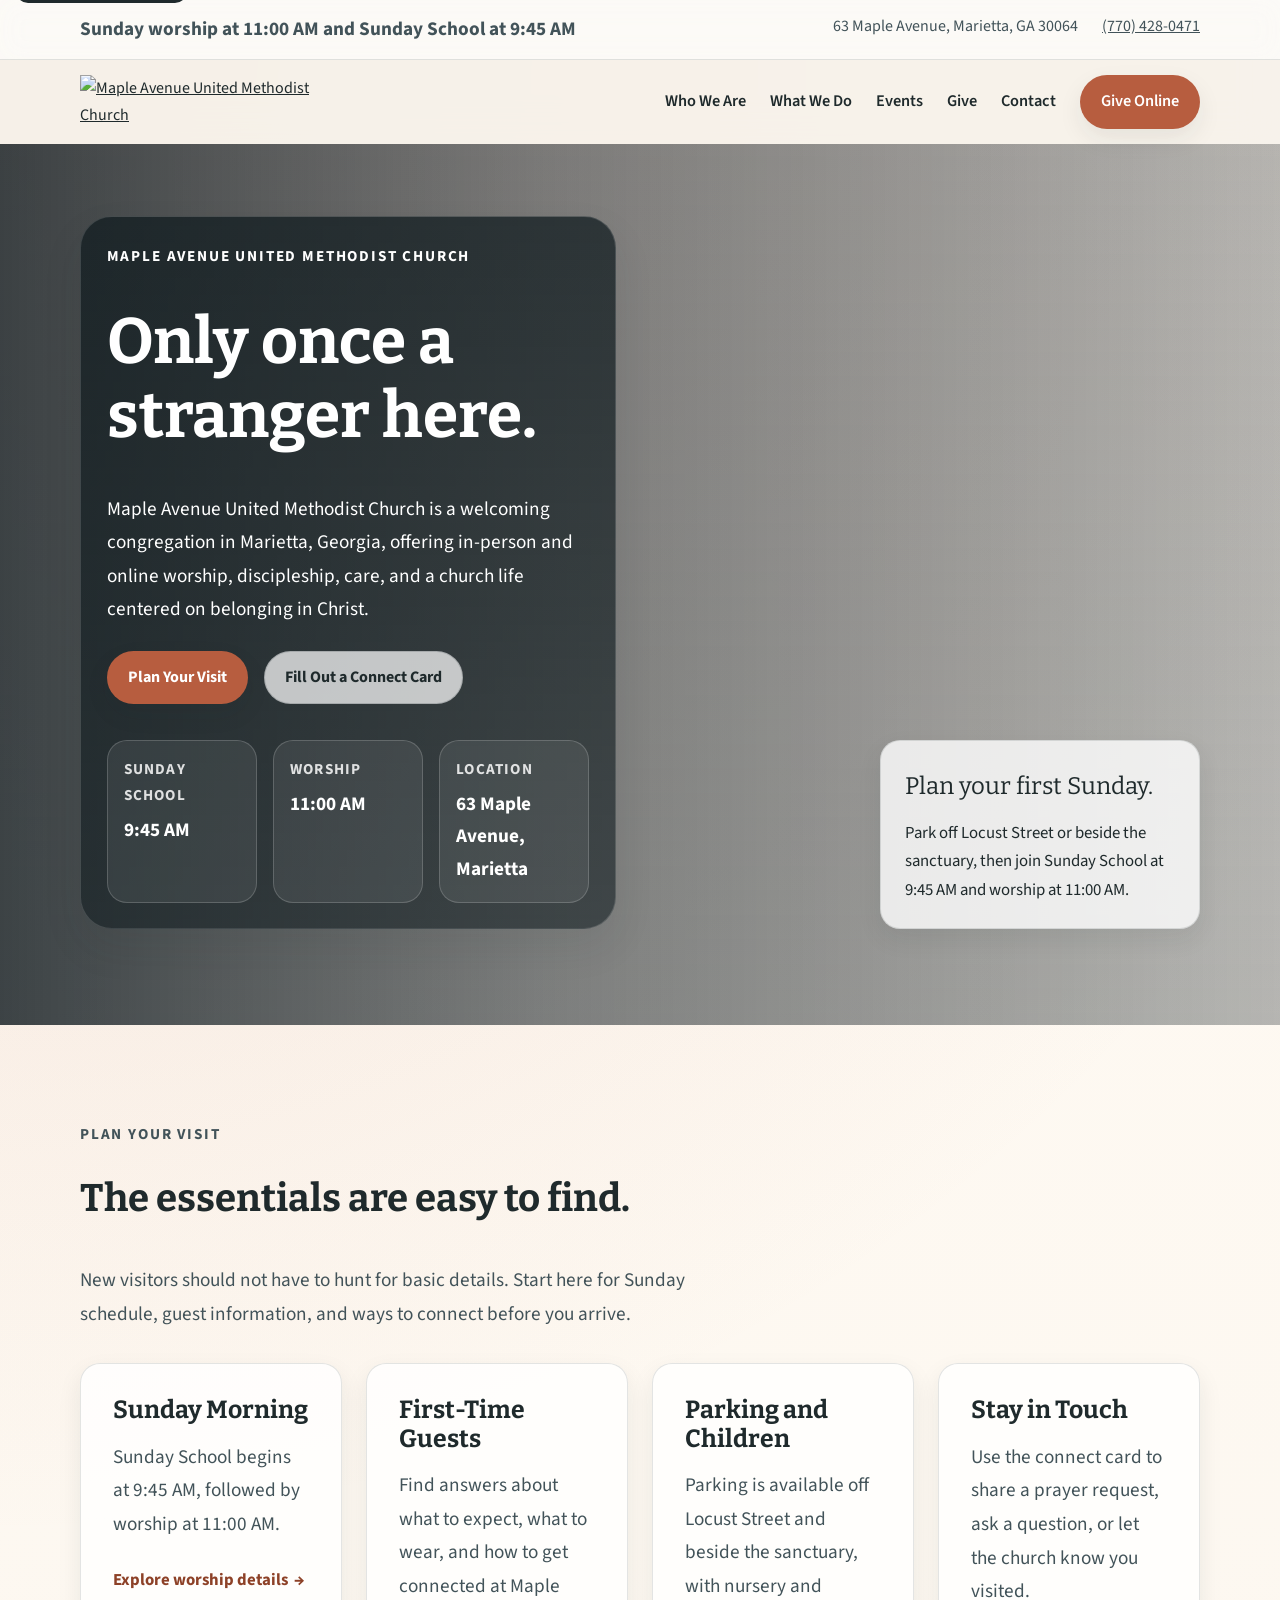
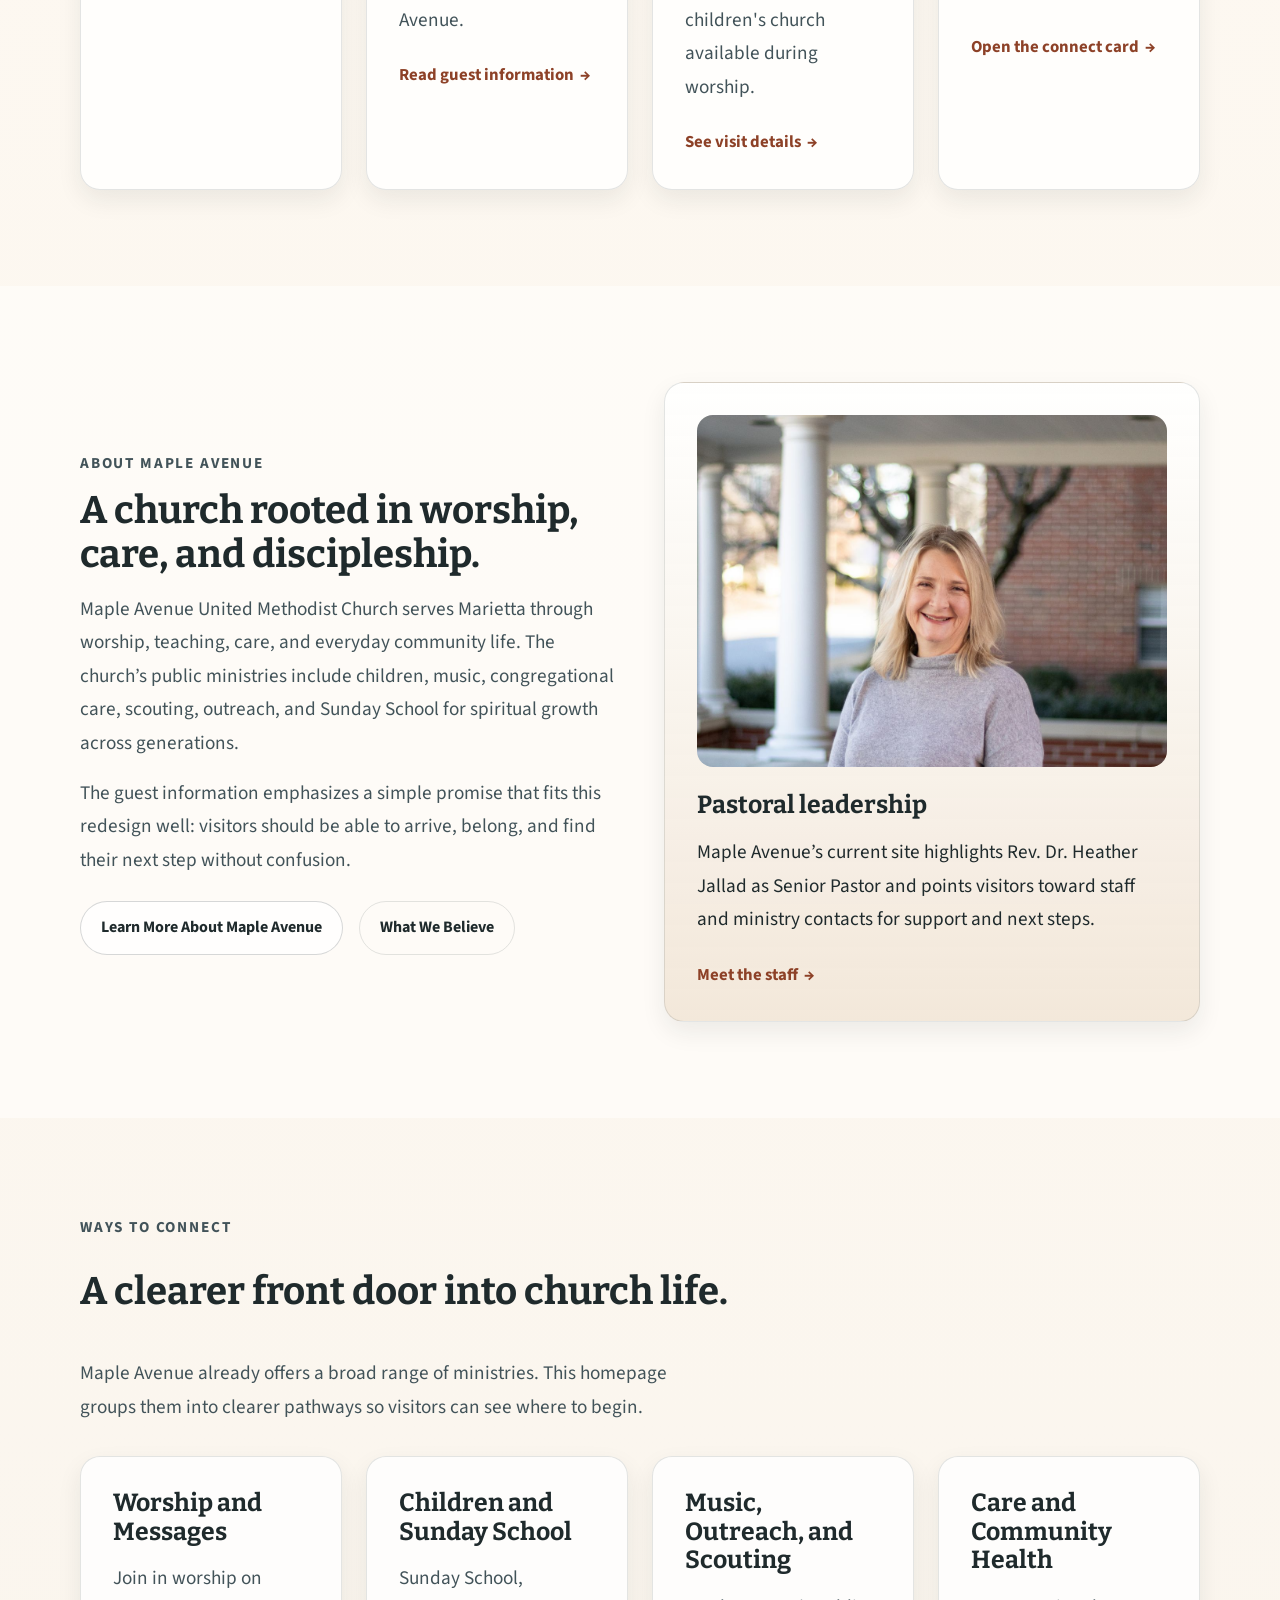
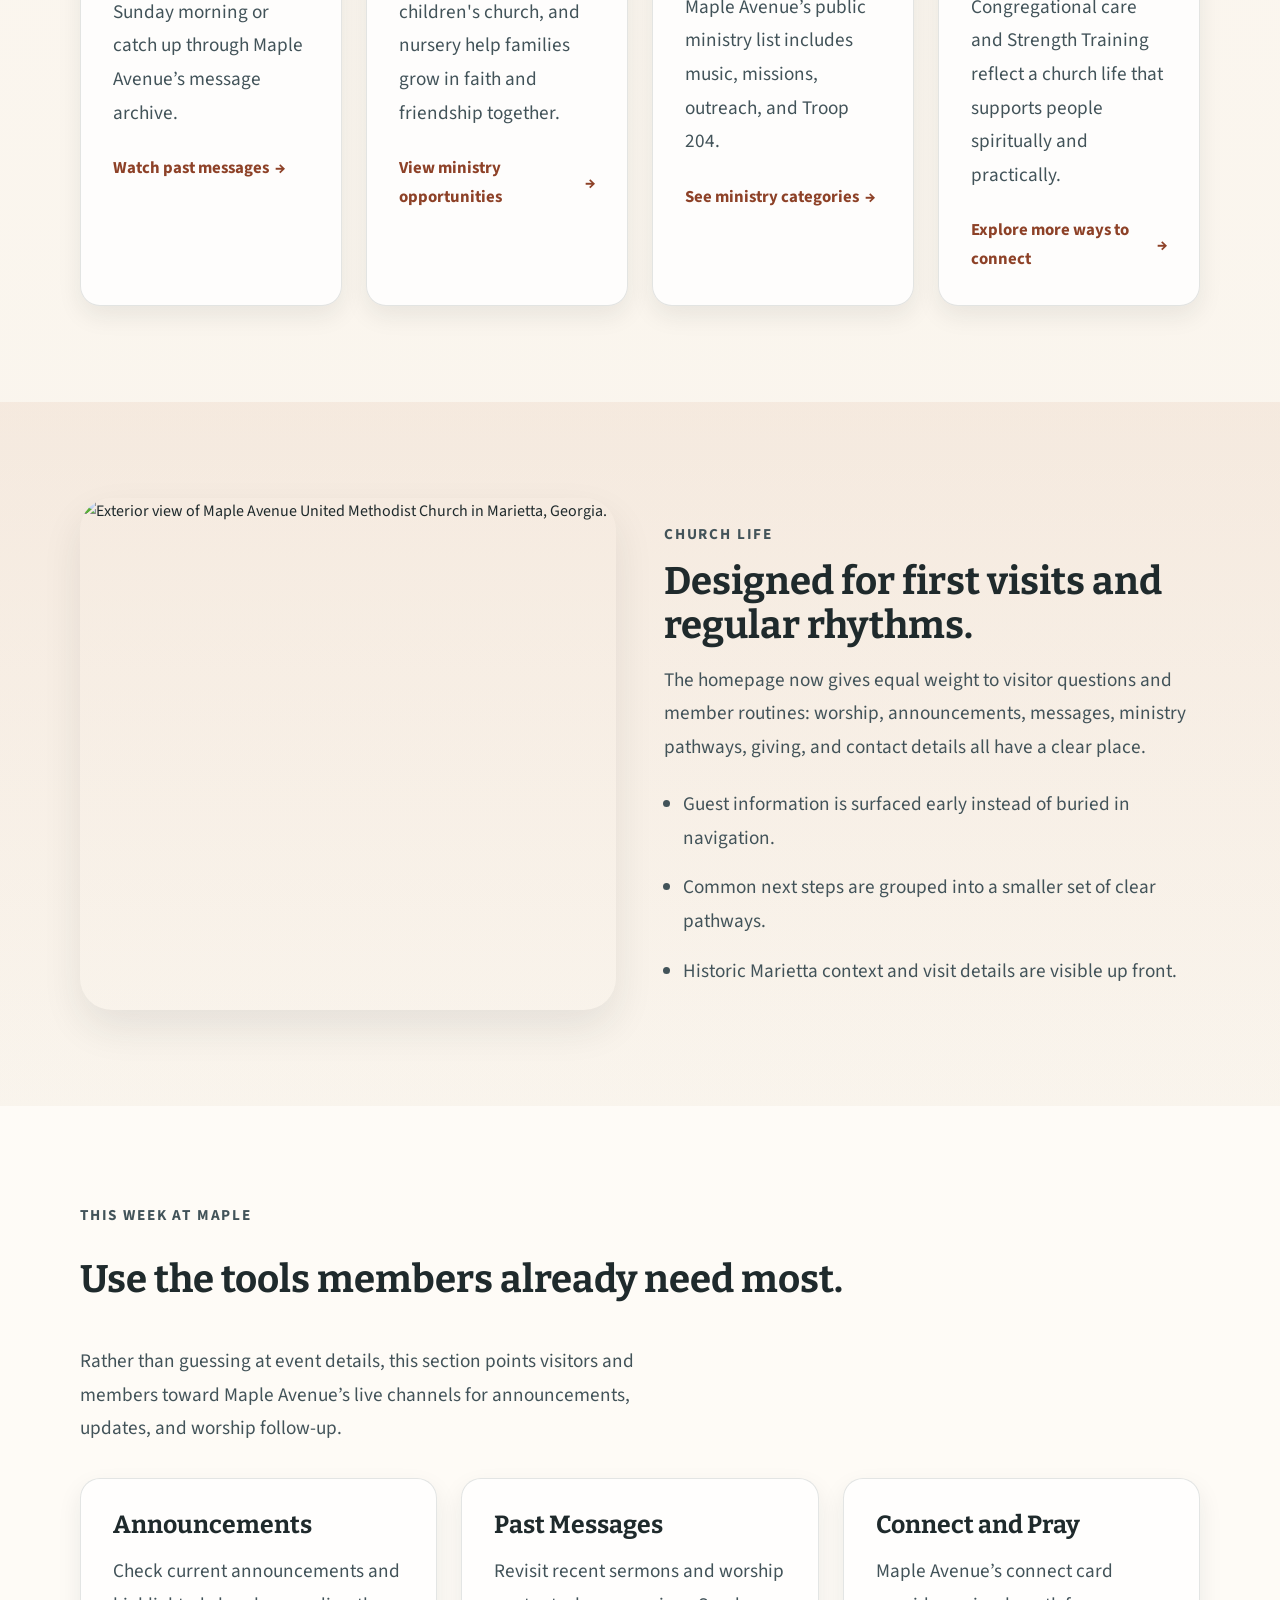
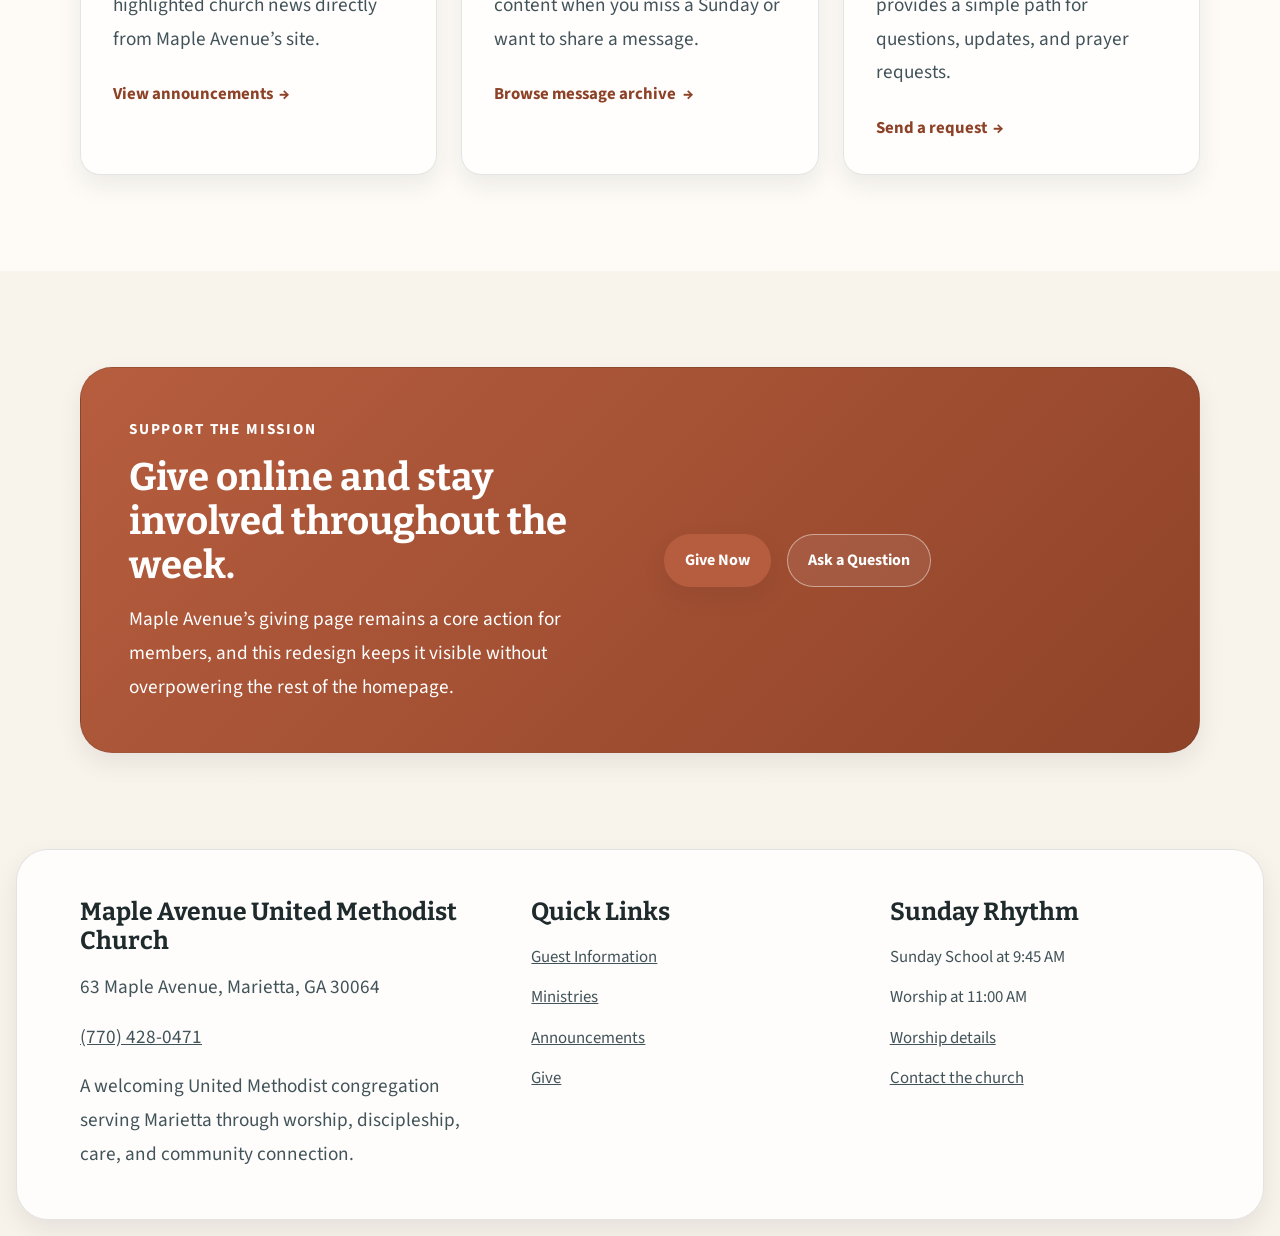
==== commit 1e68373f: "Added a contact page and a staff page, updated plan.md, added staff images" ====
--- a/index.html
+++ b/index.html
@@ -21,6 +21,7 @@
   <body>
     <a class="skip-link" href="#main-content">Skip to main content</a>
 
+    <!-- Sticky header keeps service details and primary navigation accessible. -->
     <header class="site-header" data-site-header>
       <div class="utility-bar">
         <div class="container utility-bar__content">
@@ -35,7 +36,11 @@
       </div>
 
       <div class="container header-shell">
-        <a class="brand" href="#top" aria-label="Maple Avenue United Methodist Church home">
+        <a
+          class="brand"
+          href="#top"
+          aria-label="Maple Avenue United Methodist Church home"
+        >
           <img
             class="brand__logo"
             src="https://static.wixstatic.com/media/d527b7_5be0c75b35754197b9181731314d34e4~mv2.png/v1/fill/w_263,h_67,al_c,q_85,usm_0.66_1.00_0.01,enc_avif,quality_auto/MA%20Steeple%20Logo%201A.png"
@@ -54,7 +59,12 @@
           <span class="menu-toggle__bars" aria-hidden="true"></span>
         </button>
 
-        <nav class="site-nav" id="site-navigation" aria-label="Primary" data-nav>
+        <nav
+          class="site-nav"
+          id="site-navigation"
+          aria-label="Primary"
+          data-nav
+        >
           <ul class="site-nav__list">
             <li><a href="#who-we-are">Who We Are</a></li>
             <li><a href="#what-we-do">What We Do</a></li>
@@ -62,7 +72,12 @@
             <li><a href="#give">Give</a></li>
             <li><a href="#contact">Contact</a></li>
           </ul>
-          <a class="button button--primary site-nav__cta" href="https://www.mapleavenuechurch.org/give" target="_blank" rel="noreferrer">
+          <a
+            class="button button--primary site-nav__cta"
+            href="https://www.mapleavenuechurch.org/give"
+            target="_blank"
+            rel="noreferrer"
+          >
             Give Online
           </a>
         </nav>
@@ -70,6 +85,7 @@
     </header>
 
     <main id="main-content">
+      <!-- Hero answers the first-time visitor questions immediately. -->
       <section class="hero" id="top">
         <div class="hero__backdrop" aria-hidden="true"></div>
         <div class="container hero__grid">
@@ -77,13 +93,21 @@
             <p class="eyebrow">Maple Avenue United Methodist Church</p>
             <h1>Only once a stranger here.</h1>
             <p class="hero__lede">
-              Maple Avenue United Methodist Church is a welcoming congregation in
-              Marietta, Georgia, offering in-person and online worship, discipleship,
-              care, and a church life centered on belonging in Christ.
+              Maple Avenue United Methodist Church is a welcoming congregation
+              in Marietta, Georgia, offering in-person and online worship,
+              discipleship, care, and a church life centered on belonging in
+              Christ.
             </p>
             <div class="hero__actions">
-              <a class="button button--primary" href="#worship">Plan Your Visit</a>
-              <a class="button button--secondary" href="https://www.mapleavenuechurch.org/connect-card" target="_blank" rel="noreferrer">
+              <a class="button button--primary" href="#worship"
+                >Plan Your Visit</a
+              >
+              <a
+                class="button button--secondary"
+                href="https://www.mapleavenuechurch.org/connect-card"
+                target="_blank"
+                rel="noreferrer"
+              >
                 Fill Out a Connect Card
               </a>
             </div>
@@ -115,15 +139,19 @@
         </div>
       </section>
 
-      <section class="section visit-section" id="worship" aria-labelledby="visit-heading">
+      <section
+        class="section visit-section"
+        id="worship"
+        aria-labelledby="visit-heading"
+      >
         <div class="container">
           <div class="section-heading">
             <p class="eyebrow">Plan Your Visit</p>
             <h2 id="visit-heading">The essentials are easy to find.</h2>
             <p>
-              New visitors should not have to hunt for basic details. Start here for
-              Sunday schedule, guest information, and ways to connect before you
-              arrive.
+              New visitors should not have to hunt for basic details. Start here
+              for Sunday schedule, guest information, and ways to connect before
+              you arrive.
             </p>
           </div>
 
@@ -131,9 +159,15 @@
             <article class="card">
               <h3>Sunday Morning</h3>
               <p>
-                Sunday School begins at 9:45 AM, followed by worship at 11:00 AM.
-              </p>
-              <a class="text-link" href="https://www.mapleavenuechurch.org/worship" target="_blank" rel="noreferrer">
+                Sunday School begins at 9:45 AM, followed by worship at 11:00
+                AM.
+              </p>
+              <a
+                class="text-link"
+                href="https://www.mapleavenuechurch.org/worship"
+                target="_blank"
+                rel="noreferrer"
+              >
                 Explore worship details
               </a>
             </article>
@@ -144,7 +178,12 @@
                 Find answers about what to expect, what to wear, and how to get
                 connected at Maple Avenue.
               </p>
-              <a class="text-link" href="https://www.mapleavenuechurch.org/guestinfo" target="_blank" rel="noreferrer">
+              <a
+                class="text-link"
+                href="https://www.mapleavenuechurch.org/guestinfo"
+                target="_blank"
+                rel="noreferrer"
+              >
                 Read guest information
               </a>
             </article>
@@ -152,10 +191,15 @@
             <article class="card">
               <h3>Parking and Children</h3>
               <p>
-                Parking is available off Locust Street and beside the sanctuary, with
-                nursery and children's church available during worship.
-              </p>
-              <a class="text-link" href="https://www.mapleavenuechurch.org/guestinfo" target="_blank" rel="noreferrer">
+                Parking is available off Locust Street and beside the sanctuary,
+                with nursery and children's church available during worship.
+              </p>
+              <a
+                class="text-link"
+                href="https://www.mapleavenuechurch.org/guestinfo"
+                target="_blank"
+                rel="noreferrer"
+              >
                 See visit details
               </a>
             </article>
@@ -163,10 +207,15 @@
             <article class="card">
               <h3>Stay in Touch</h3>
               <p>
-                Use the connect card to share a prayer request, ask a question, or let
-                the church know you visited.
-              </p>
-              <a class="text-link" href="https://www.mapleavenuechurch.org/connect-card" target="_blank" rel="noreferrer">
+                Use the connect card to share a prayer request, ask a question,
+                or let the church know you visited.
+              </p>
+              <a
+                class="text-link"
+                href="https://www.mapleavenuechurch.org/connect-card"
+                target="_blank"
+                rel="noreferrer"
+              >
                 Open the connect card
               </a>
             </article>
@@ -174,16 +223,24 @@
         </div>
       </section>
 
-      <section class="section section--alt" id="who-we-are" aria-labelledby="about-heading">
+      <!-- About section introduces Maple Avenue before deeper ministry paths. -->
+      <section
+        class="section section--alt"
+        id="who-we-are"
+        aria-labelledby="about-heading"
+      >
         <div class="container split-layout">
           <div class="split-layout__content">
             <p class="eyebrow">About Maple Avenue</p>
-            <h2 id="about-heading">A church rooted in worship, care, and discipleship.</h2>
-            <p>
-              Maple Avenue United Methodist Church serves Marietta through worship,
-              teaching, care, and everyday community life. The church’s public
-              ministries include children, music, congregational care, scouting,
-              outreach, and Sunday School for spiritual growth across generations.
+            <h2 id="about-heading">
+              A church rooted in worship, care, and discipleship.
+            </h2>
+            <p>
+              Maple Avenue United Methodist Church serves Marietta through
+              worship, teaching, care, and everyday community life. The church’s
+              public ministries include children, music, congregational care,
+              scouting, outreach, and Sunday School for spiritual growth across
+              generations.
             </p>
             <p>
               The guest information emphasizes a simple promise that fits this
@@ -191,37 +248,65 @@
               their next step without confusion.
             </p>
             <div class="button-row">
-              <a class="button button--secondary" href="https://www.mapleavenuechurch.org/about-us" target="_blank" rel="noreferrer">
+              <a
+                class="button button--secondary"
+                href="https://www.mapleavenuechurch.org/about-us"
+                target="_blank"
+                rel="noreferrer"
+              >
                 Learn More About Maple Avenue
               </a>
-              <a class="button button--ghost" href="https://www.mapleavenuechurch.org/what-we-believe" target="_blank" rel="noreferrer">
+              <a
+                class="button button--ghost"
+                href="https://www.mapleavenuechurch.org/what-we-believe"
+                target="_blank"
+                rel="noreferrer"
+              >
                 What We Believe
               </a>
             </div>
           </div>
 
           <div class="info-panel">
+            <img
+              class="info-panel__photo"
+              src="images/3.jpg"
+              alt="Portrait of Rev. Dr. Heather Jallad."
+            />
             <h3>Pastoral leadership</h3>
             <p>
-              Maple Avenue’s current site highlights Rev. Dr. Heather Jallad as Senior
-              Pastor and points visitors toward staff and ministry contacts for
-              support and next steps.
-            </p>
-            <a class="text-link" href="https://www.mapleavenuechurch.org/staff" target="_blank" rel="noreferrer">
+              Maple Avenue’s current site highlights Rev. Dr. Heather Jallad as
+              Senior Pastor and points visitors toward staff and ministry
+              contacts for support and next steps.
+            </p>
+            <a
+              class="text-link"
+              href="staff.html"
+              target="_blank"
+              rel="noreferrer"
+            >
               Meet the staff
             </a>
           </div>
         </div>
       </section>
 
-      <section class="section" id="what-we-do" aria-labelledby="ministries-heading">
+      <!-- Ministry cards simplify a broad set of church offerings into clearer pathways. -->
+      <section
+        class="section"
+        id="what-we-do"
+        aria-labelledby="ministries-heading"
+      >
         <div class="container">
           <div class="section-heading">
             <p class="eyebrow">Ways To Connect</p>
-            <h2 id="ministries-heading">A clearer front door into church life.</h2>
-            <p>
-              Maple Avenue already offers a broad range of ministries. This homepage
-              groups them into clearer pathways so visitors can see where to begin.
+            <h2 id="ministries-heading">
+              A clearer front door into church life.
+            </h2>
+            <p>
+              Maple Avenue already offers a broad range of ministries. This
+              homepage groups them into clearer pathways so visitors can see
+              where to begin.
             </p>
           </div>
 
@@ -229,10 +314,15 @@
             <article class="card card--feature">
               <h3>Worship and Messages</h3>
               <p>
-                Join in worship on Sunday morning or catch up through Maple Avenue’s
-                message archive.
-              </p>
-              <a class="text-link" href="https://www.mapleavenuechurch.org/past-messages" target="_blank" rel="noreferrer">
+                Join in worship on Sunday morning or catch up through Maple
+                Avenue’s message archive.
+              </p>
+              <a
+                class="text-link"
+                href="https://www.mapleavenuechurch.org/past-messages"
+                target="_blank"
+                rel="noreferrer"
+              >
                 Watch past messages
               </a>
             </article>
@@ -240,10 +330,15 @@
             <article class="card card--feature">
               <h3>Children and Sunday School</h3>
               <p>
-                Sunday School, children's church, and nursery help families grow in
-                faith and friendship together.
-              </p>
-              <a class="text-link" href="https://www.mapleavenuechurch.org/ministries" target="_blank" rel="noreferrer">
+                Sunday School, children's church, and nursery help families grow
+                in faith and friendship together.
+              </p>
+              <a
+                class="text-link"
+                href="https://www.mapleavenuechurch.org/ministries"
+                target="_blank"
+                rel="noreferrer"
+              >
                 View ministry opportunities
               </a>
             </article>
@@ -251,10 +346,15 @@
             <article class="card card--feature">
               <h3>Music, Outreach, and Scouting</h3>
               <p>
-                Maple Avenue’s public ministry list includes music, missions, outreach,
-                and Troop 204.
-              </p>
-              <a class="text-link" href="https://www.mapleavenuechurch.org/ministries" target="_blank" rel="noreferrer">
+                Maple Avenue’s public ministry list includes music, missions,
+                outreach, and Troop 204.
+              </p>
+              <a
+                class="text-link"
+                href="https://www.mapleavenuechurch.org/ministries"
+                target="_blank"
+                rel="noreferrer"
+              >
                 See ministry categories
               </a>
             </article>
@@ -262,10 +362,15 @@
             <article class="card card--feature">
               <h3>Care and Community Health</h3>
               <p>
-                Congregational care and Strength Training reflect a church life that
-                supports people spiritually and practically.
-              </p>
-              <a class="text-link" href="https://www.mapleavenuechurch.org/ministries" target="_blank" rel="noreferrer">
+                Congregational care and Strength Training reflect a church life
+                that supports people spiritually and practically.
+              </p>
+              <a
+                class="text-link"
+                href="https://www.mapleavenuechurch.org/ministries"
+                target="_blank"
+                rel="noreferrer"
+              >
                 Explore more ways to connect
               </a>
             </article>
@@ -283,30 +388,47 @@
           </div>
           <div class="feature-band__content">
             <p class="eyebrow">Church Life</p>
-            <h2 id="life-heading">Designed for first visits and regular rhythms.</h2>
-            <p>
-              The homepage now gives equal weight to visitor questions and member
-              routines: worship, announcements, messages, ministry pathways, giving,
-              and contact details all have a clear place.
+            <h2 id="life-heading">
+              Designed for first visits and regular rhythms.
+            </h2>
+            <p>
+              The homepage now gives equal weight to visitor questions and
+              member routines: worship, announcements, messages, ministry
+              pathways, giving, and contact details all have a clear place.
             </p>
             <ul class="feature-list">
-              <li>Guest information is surfaced early instead of buried in navigation.</li>
-              <li>Common next steps are grouped into a smaller set of clear pathways.</li>
-              <li>Historic Marietta context and visit details are visible up front.</li>
+              <li>
+                Guest information is surfaced early instead of buried in
+                navigation.
+              </li>
+              <li>
+                Common next steps are grouped into a smaller set of clear
+                pathways.
+              </li>
+              <li>
+                Historic Marietta context and visit details are visible up
+                front.
+              </li>
             </ul>
           </div>
         </div>
       </section>
 
-      <section class="section section--alt" id="highlights" aria-labelledby="highlights-heading">
+      <section
+        class="section section--alt"
+        id="highlights"
+        aria-labelledby="highlights-heading"
+      >
         <div class="container">
           <div class="section-heading">
             <p class="eyebrow">This Week At Maple</p>
-            <h2 id="highlights-heading">Use the tools members already need most.</h2>
-            <p>
-              Rather than guessing at event details, this section points visitors and
-              members toward Maple Avenue’s live channels for announcements, updates,
-              and worship follow-up.
+            <h2 id="highlights-heading">
+              Use the tools members already need most.
+            </h2>
+            <p>
+              Rather than guessing at event details, this section points
+              visitors and members toward Maple Avenue’s live channels for
+              announcements, updates, and worship follow-up.
             </p>
           </div>
 
@@ -314,10 +436,15 @@
             <article class="card">
               <h3>Announcements</h3>
               <p>
-                Check current announcements and highlighted church news directly from
-                Maple Avenue’s site.
-              </p>
-              <a class="text-link" href="https://www.mapleavenuechurch.org/announcements" target="_blank" rel="noreferrer">
+                Check current announcements and highlighted church news directly
+                from Maple Avenue’s site.
+              </p>
+              <a
+                class="text-link"
+                href="https://www.mapleavenuechurch.org/announcements"
+                target="_blank"
+                rel="noreferrer"
+              >
                 View announcements
               </a>
             </article>
@@ -325,10 +452,15 @@
             <article class="card">
               <h3>Past Messages</h3>
               <p>
-                Revisit recent sermons and worship content when you miss a Sunday or
-                want to share a message.
-              </p>
-              <a class="text-link" href="https://www.mapleavenuechurch.org/past-messages" target="_blank" rel="noreferrer">
+                Revisit recent sermons and worship content when you miss a
+                Sunday or want to share a message.
+              </p>
+              <a
+                class="text-link"
+                href="https://www.mapleavenuechurch.org/past-messages"
+                target="_blank"
+                rel="noreferrer"
+              >
                 Browse message archive
               </a>
             </article>
@@ -336,10 +468,15 @@
             <article class="card">
               <h3>Connect and Pray</h3>
               <p>
-                Maple Avenue’s connect card provides a simple path for questions,
-                updates, and prayer requests.
-              </p>
-              <a class="text-link" href="https://www.mapleavenuechurch.org/connect-card" target="_blank" rel="noreferrer">
+                Maple Avenue’s connect card provides a simple path for
+                questions, updates, and prayer requests.
+              </p>
+              <a
+                class="text-link"
+                href="https://www.mapleavenuechurch.org/connect-card"
+                target="_blank"
+                rel="noreferrer"
+              >
                 Send a request
               </a>
             </article>
@@ -347,21 +484,38 @@
         </div>
       </section>
 
-      <section class="section cta-section" id="give" aria-labelledby="give-heading">
+      <section
+        class="section cta-section"
+        id="give"
+        aria-labelledby="give-heading"
+      >
         <div class="container cta-panel">
           <div>
             <p class="eyebrow">Support The Mission</p>
-            <h2 id="give-heading">Give online and stay involved throughout the week.</h2>
-            <p>
-              Maple Avenue’s giving page remains a core action for members, and this
-              redesign keeps it visible without overpowering the rest of the homepage.
+            <h2 id="give-heading">
+              Give online and stay involved throughout the week.
+            </h2>
+            <p>
+              Maple Avenue’s giving page remains a core action for members, and
+              this redesign keeps it visible without overpowering the rest of
+              the homepage.
             </p>
           </div>
           <div class="button-row">
-            <a class="button button--primary" href="https://www.mapleavenuechurch.org/give" target="_blank" rel="noreferrer">
+            <a
+              class="button button--primary"
+              href="https://www.mapleavenuechurch.org/give"
+              target="_blank"
+              rel="noreferrer"
+            >
               Give Now
             </a>
-            <a class="button button--secondary" href="https://www.mapleavenuechurch.org/contact" target="_blank" rel="noreferrer">
+            <a
+              class="button button--secondary"
+              href="contact.html"
+              target="_blank"
+              rel="noreferrer"
+            >
               Ask a Question
             </a>
           </div>
@@ -384,10 +538,38 @@
         <section>
           <h2 class="footer-title">Quick Links</h2>
           <ul class="footer-list">
-            <li><a href="https://www.mapleavenuechurch.org/guestinfo" target="_blank" rel="noreferrer">Guest Information</a></li>
-            <li><a href="https://www.mapleavenuechurch.org/ministries" target="_blank" rel="noreferrer">Ministries</a></li>
-            <li><a href="https://www.mapleavenuechurch.org/announcements" target="_blank" rel="noreferrer">Announcements</a></li>
-            <li><a href="https://www.mapleavenuechurch.org/give" target="_blank" rel="noreferrer">Give</a></li>
+            <li>
+              <a
+                href="https://www.mapleavenuechurch.org/guestinfo"
+                target="_blank"
+                rel="noreferrer"
+                >Guest Information</a
+              >
+            </li>
+            <li>
+              <a
+                href="https://www.mapleavenuechurch.org/ministries"
+                target="_blank"
+                rel="noreferrer"
+                >Ministries</a
+              >
+            </li>
+            <li>
+              <a
+                href="https://www.mapleavenuechurch.org/announcements"
+                target="_blank"
+                rel="noreferrer"
+                >Announcements</a
+              >
+            </li>
+            <li>
+              <a
+                href="https://www.mapleavenuechurch.org/give"
+                target="_blank"
+                rel="noreferrer"
+                >Give</a
+              >
+            </li>
           </ul>
         </section>
 
@@ -396,8 +578,22 @@
           <ul class="footer-list">
             <li>Sunday School at 9:45 AM</li>
             <li>Worship at 11:00 AM</li>
-            <li><a href="https://www.mapleavenuechurch.org/worship" target="_blank" rel="noreferrer">Worship details</a></li>
-            <li><a href="https://www.mapleavenuechurch.org/contact" target="_blank" rel="noreferrer">Contact the church</a></li>
+            <li>
+              <a
+                href="https://www.mapleavenuechurch.org/worship"
+                target="_blank"
+                rel="noreferrer"
+                >Worship details</a
+              >
+            </li>
+            <li>
+              <a
+                href="https://www.mapleavenuechurch.org/contact"
+                target="_blank"
+                rel="noreferrer"
+                >Contact the church</a
+              >
+            </li>
           </ul>
         </section>
       </div>
--- a/styles.css
+++ b/styles.css
@@ -1,4 +1,5 @@
 :root {
+  /* Shared design tokens keep spacing, color, and sizing consistent across sections. */
   --color-ink: #1f2a2c;
   --color-ink-soft: #425359;
   --color-surface: #f7f2ea;
@@ -31,6 +32,7 @@
   box-sizing: border-box;
 }
 
+/* Base element styles establish the global reading experience first. */
 html {
   scroll-behavior: smooth;
 }
@@ -84,6 +86,7 @@
   margin: 0 auto;
 }
 
+/* Reusable section shells create a consistent vertical rhythm. */
 .section {
   padding: var(--space-8) 0;
 }
@@ -141,6 +144,7 @@
   gap: var(--space-3);
 }
 
+/* Button variants share one base style so CTAs feel related across the site. */
 .split-layout__content .button-row {
   margin-top: var(--space-4);
 }
@@ -203,6 +207,7 @@
   content: "→";
 }
 
+/* Header styles support the sticky desktop nav and collapsible mobile nav. */
 .utility-bar {
   border-bottom: 1px solid var(--color-line);
   background: rgba(255, 255, 255, 0.6);
@@ -494,6 +499,20 @@
   line-height: 1.7;
 }
 
+.page-header {
+  padding-top: var(--space-7);
+  background: linear-gradient(180deg, rgba(234, 209, 191, 0.32), transparent);
+}
+
+.page-header .split-layout__content {
+  display: grid;
+  gap: var(--space-3);
+}
+
+.contact-layout {
+  align-items: start;
+}
+
 .section-heading {
   display: grid;
   gap: var(--space-3);
@@ -523,9 +542,142 @@
   min-height: 100%;
 }
 
+.staff-card {
+  display: flex;
+  flex-direction: column;
+  padding: var(--space-3);
+  overflow: hidden;
+}
+
+.staff-card__image {
+  width: 100%;
+  aspect-ratio: 4 / 5;
+  border-radius: calc(var(--radius-md) - 0.3rem);
+  object-fit: cover;
+}
+
+.staff-card__body {
+  display: grid;
+  flex: 1;
+  gap: var(--space-2);
+  padding: var(--space-4) var(--space-2) var(--space-2);
+}
+
+.staff-card__role {
+  color: var(--color-accent-dark);
+  font-size: 0.95rem;
+  font-weight: 700;
+  letter-spacing: 0.08em;
+  text-transform: uppercase;
+}
+
+.staff-card .text-link {
+  margin-top: auto;
+}
+
 .info-panel {
   background:
     linear-gradient(180deg, rgba(255, 255, 255, 0.88), rgba(239, 226, 209, 0.76));
+}
+
+.info-panel__photo {
+  width: 100%;
+  aspect-ratio: 4 / 3;
+  margin-bottom: var(--space-4);
+  border-radius: calc(var(--radius-md) - 0.25rem);
+  object-fit: cover;
+  object-position: center 18%;
+}
+
+.contact-address {
+  margin-top: var(--space-3);
+  font-style: normal;
+}
+
+.contact-address p + p {
+  margin-top: var(--space-1);
+}
+
+.contact-list {
+  display: grid;
+  gap: var(--space-3);
+  margin-top: var(--space-4);
+}
+
+.contact-list dt {
+  color: var(--color-accent-dark);
+  font-size: 0.95rem;
+  font-weight: 700;
+  letter-spacing: 0.08em;
+  text-transform: uppercase;
+}
+
+.contact-list dd {
+  margin: 0.35rem 0 0;
+  color: var(--color-ink-soft);
+}
+
+.contact-form-card {
+  display: grid;
+  gap: var(--space-3);
+}
+
+.contact-form__intro {
+  color: var(--color-ink-soft);
+}
+
+.contact-form {
+  display: grid;
+  gap: var(--space-4);
+}
+
+.contact-form__grid {
+  display: grid;
+  grid-template-columns: repeat(2, minmax(0, 1fr));
+  gap: var(--space-4);
+}
+
+.form-field {
+  display: grid;
+  gap: var(--space-2);
+}
+
+.form-field--full {
+  grid-column: 1 / -1;
+}
+
+.form-field label {
+  font-weight: 700;
+}
+
+.form-required,
+.form-optional {
+  color: var(--color-ink-soft);
+  font-size: 0.95rem;
+  font-weight: 500;
+}
+
+.form-field input,
+.form-field textarea {
+  width: 100%;
+  padding: 0.9rem 1rem;
+  border: 1px solid rgba(31, 42, 44, 0.18);
+  border-radius: var(--radius-sm);
+  color: var(--color-ink);
+  background: rgba(255, 255, 255, 0.92);
+  font: inherit;
+}
+
+.form-field textarea {
+  resize: vertical;
+  min-height: 10rem;
+}
+
+.form-field input:focus,
+.form-field textarea:focus {
+  border-color: var(--color-accent);
+  outline: none;
+  box-shadow: 0 0 0 3px rgba(183, 93, 63, 0.18);
 }
 
 .feature-band {
@@ -667,7 +819,8 @@
 
   .card-grid--three,
   .card-grid--four,
-  .hero__details {
+  .hero__details,
+  .contact-form__grid {
     grid-template-columns: 1fr;
   }
 
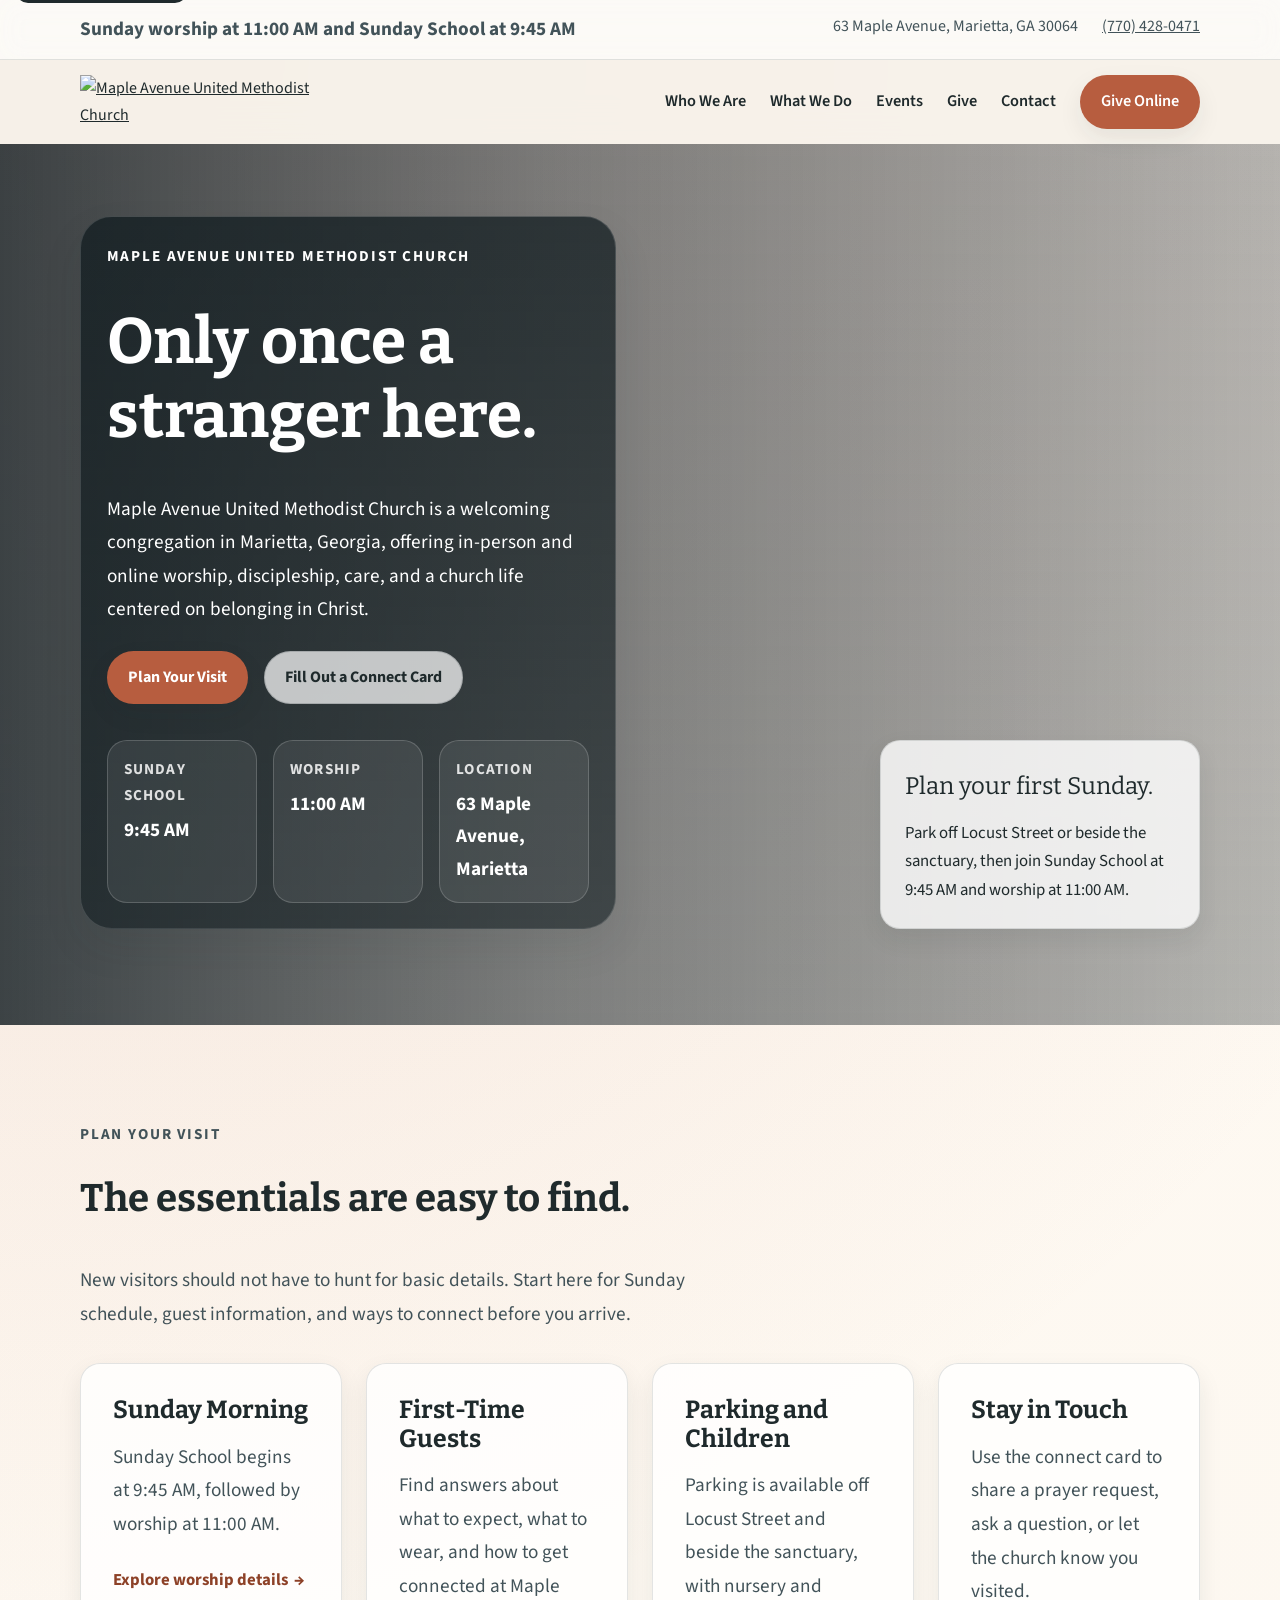
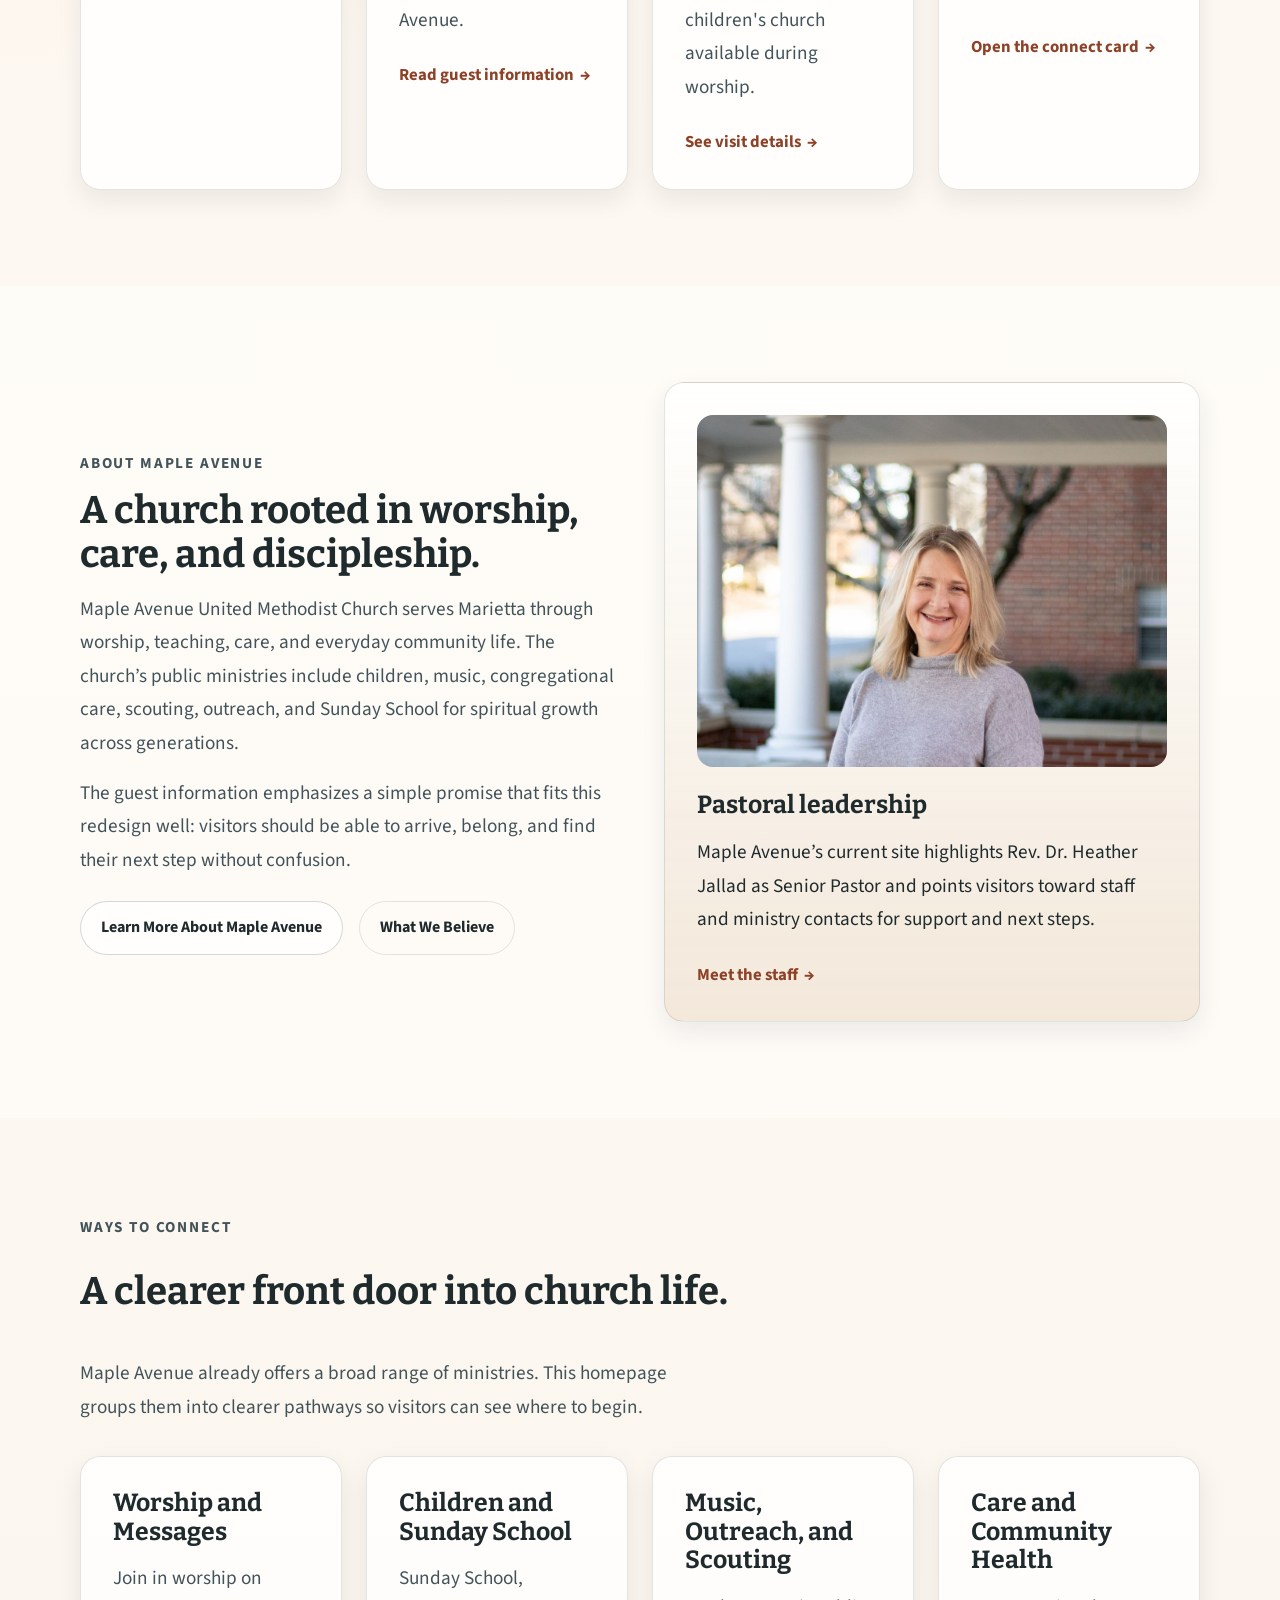
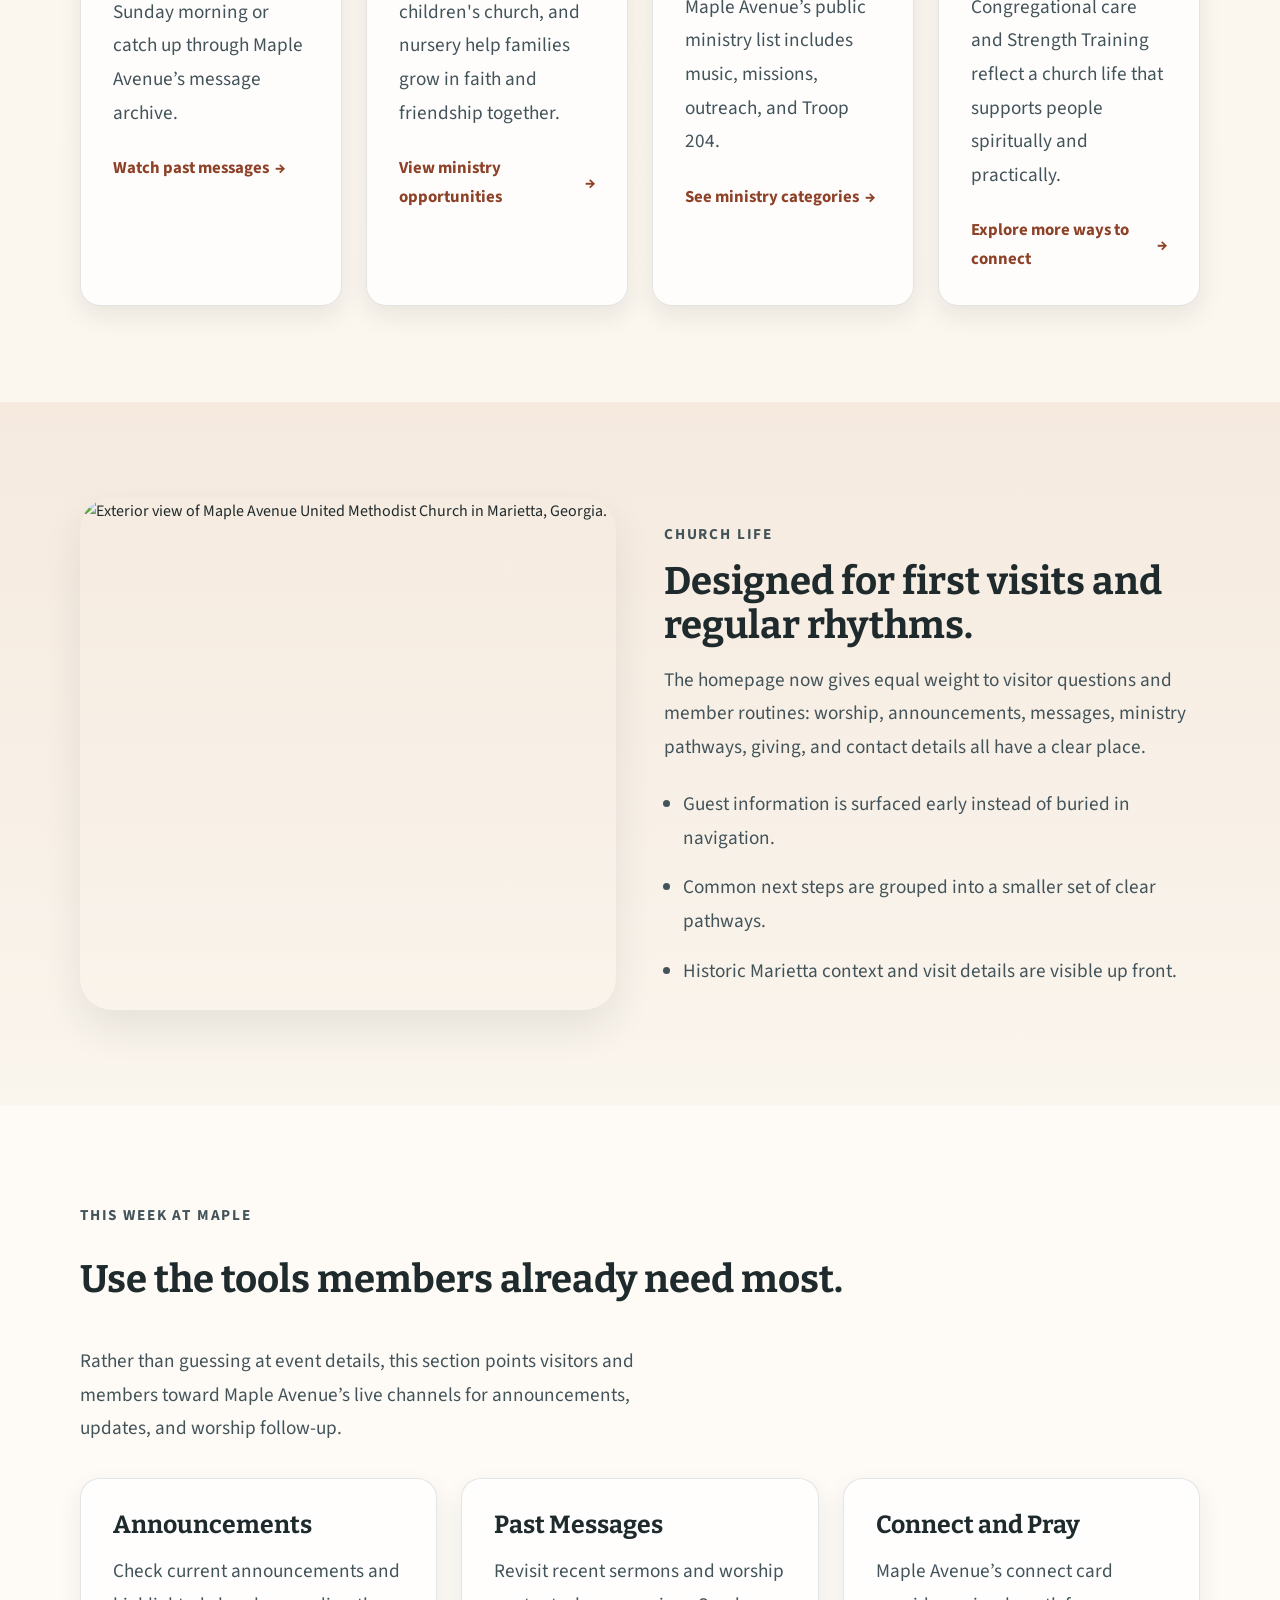
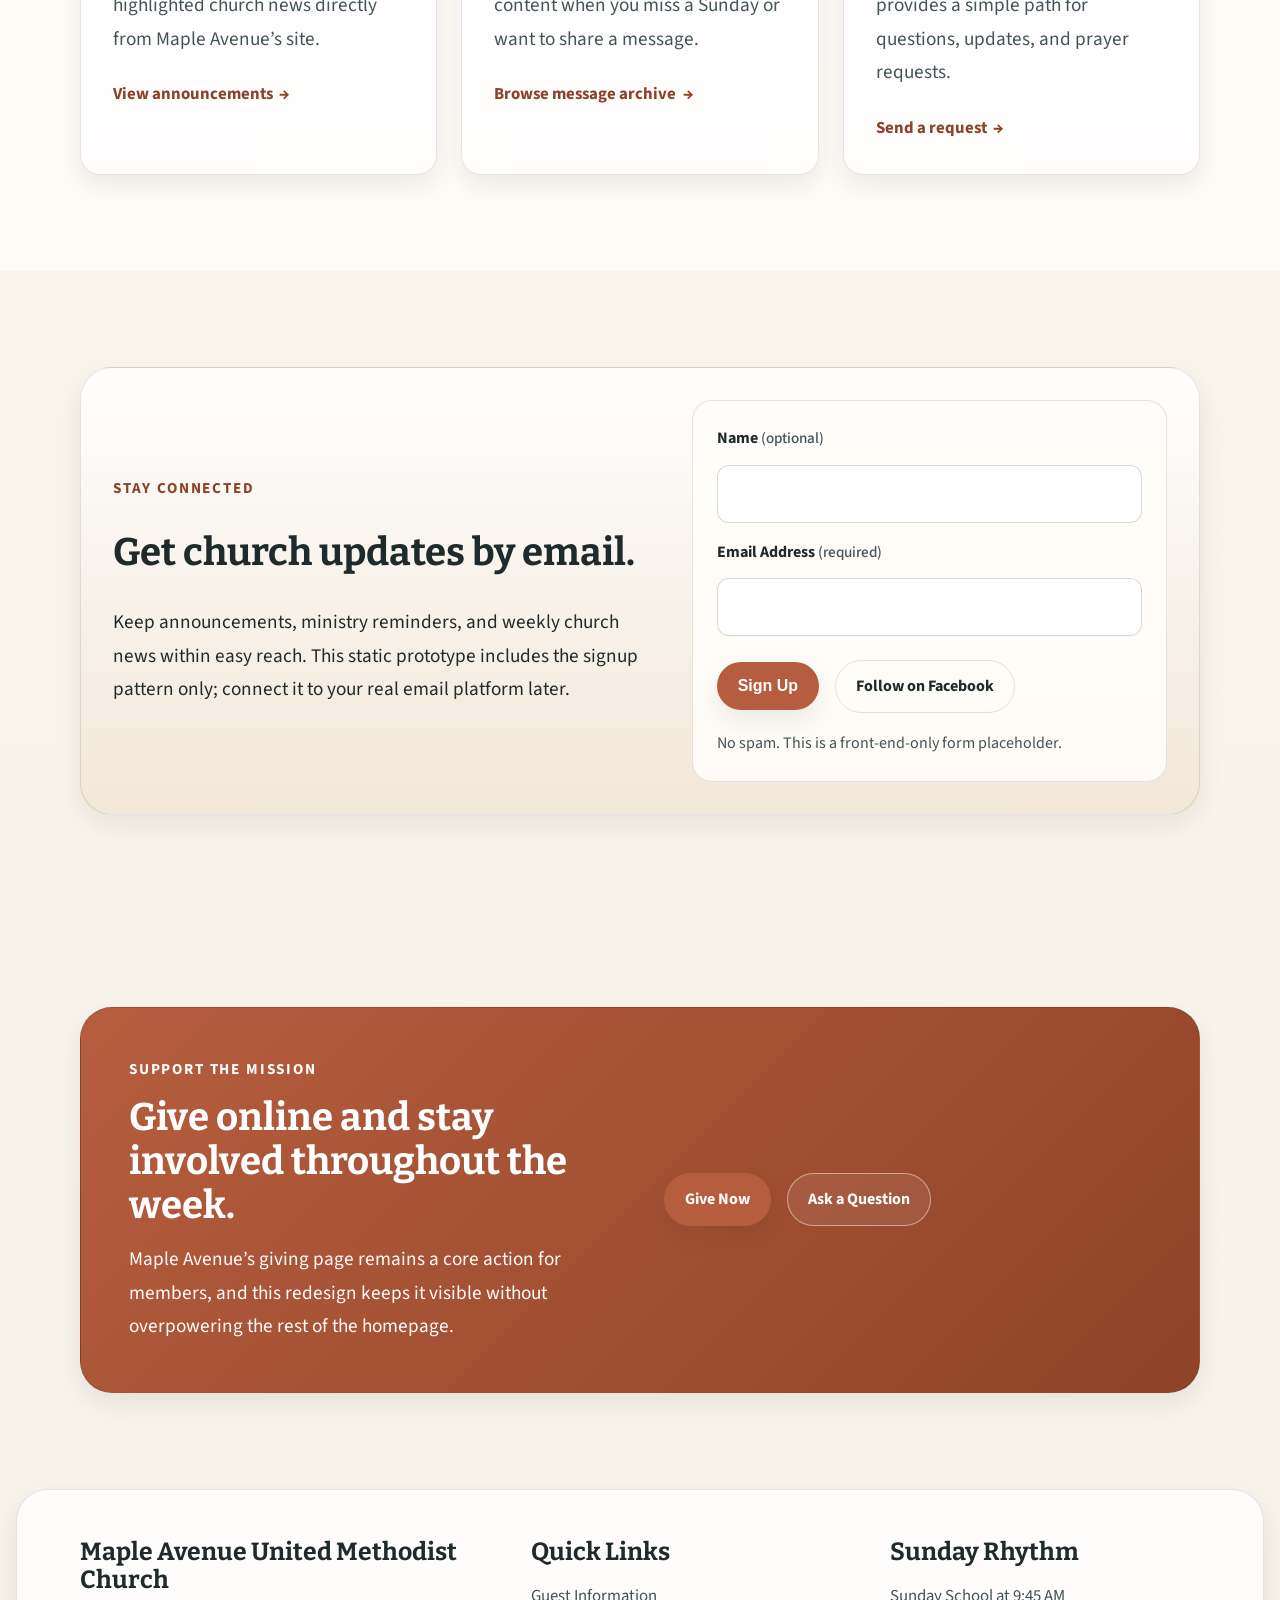
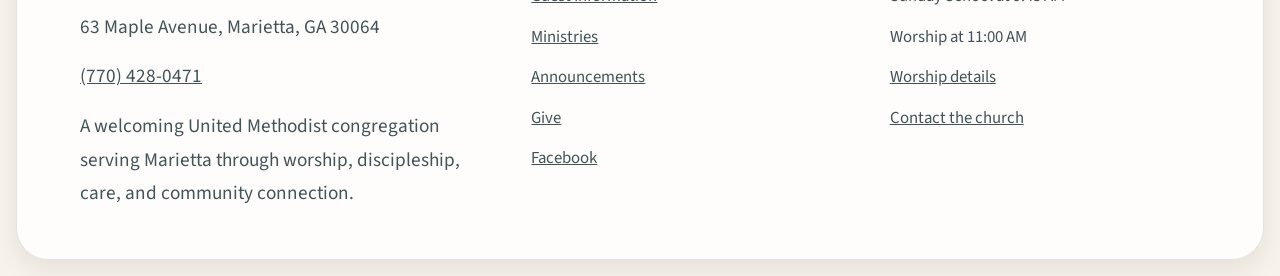
==== commit 6061c357: "New pages and updates" ====
--- a/index.html
+++ b/index.html
@@ -256,12 +256,7 @@
               >
                 Learn More About Maple Avenue
               </a>
-              <a
-                class="button button--ghost"
-                href="https://www.mapleavenuechurch.org/what-we-believe"
-                target="_blank"
-                rel="noreferrer"
-              >
+              <a class="button button--ghost" href="our-beliefs.html">
                 What We Believe
               </a>
             </div>
@@ -441,7 +436,7 @@
               </p>
               <a
                 class="text-link"
-                href="https://www.mapleavenuechurch.org/announcements"
+                href="announcements.html"
                 target="_blank"
                 rel="noreferrer"
               >
@@ -480,6 +475,63 @@
                 Send a request
               </a>
             </article>
+          </div>
+        </div>
+      </section>
+
+      <section class="section" id="updates" aria-labelledby="updates-heading">
+        <div class="container">
+          <div class="newsletter-panel">
+            <div class="newsletter-panel__content">
+              <p class="eyebrow">Stay Connected</p>
+              <h2 id="updates-heading">Get church updates by email.</h2>
+              <p>
+                Keep announcements, ministry reminders, and weekly church news
+                within easy reach. This static prototype includes the signup
+                pattern only; connect it to your real email platform later.
+              </p>
+            </div>
+
+            <form class="newsletter-form" action="#" method="post">
+              <div class="newsletter-form__fields">
+                <div class="form-field">
+                  <label for="signup-name">
+                    Name <span class="form-optional">(optional)</span>
+                  </label>
+                  <input id="signup-name" name="signup_name" type="text" />
+                </div>
+
+                <div class="form-field">
+                  <label for="signup-email">
+                    Email Address <span class="form-required">(required)</span>
+                  </label>
+                  <input
+                    id="signup-email"
+                    name="signup_email"
+                    type="email"
+                    inputmode="email"
+                    required
+                  />
+                </div>
+              </div>
+
+              <div class="newsletter-form__actions">
+                <button class="button button--primary" type="submit">
+                  Sign Up
+                </button>
+                <a
+                  class="button button--ghost"
+                  href="https://www.facebook.com/mapleaveumc/"
+                  target="_blank"
+                  rel="noreferrer"
+                >
+                  Follow on Facebook
+                </a>
+                <p class="newsletter-form__note">
+                  No spam. This is a front-end-only form placeholder.
+                </p>
+              </div>
+            </form>
           </div>
         </div>
       </section>
@@ -570,6 +622,14 @@
                 >Give</a
               >
             </li>
+            <li>
+              <a
+                href="https://www.facebook.com/mapleaveumc/"
+                target="_blank"
+                rel="noreferrer"
+                >Facebook</a
+              >
+            </li>
           </ul>
         </section>
 
--- a/styles.css
+++ b/styles.css
@@ -504,9 +504,14 @@
   background: linear-gradient(180deg, rgba(234, 209, 191, 0.32), transparent);
 }
 
+.page-header__content,
 .page-header .split-layout__content {
   display: grid;
   gap: var(--space-3);
+}
+
+.page-header__content {
+  max-width: 52rem;
 }
 
 .contact-layout {
@@ -620,6 +625,259 @@
 .contact-form-card {
   display: grid;
   gap: var(--space-3);
+}
+
+.beliefs-stack {
+  display: grid;
+  gap: var(--space-4);
+}
+
+.belief-section {
+  display: grid;
+  grid-template-columns: minmax(0, 0.9fr) minmax(0, 1.4fr);
+  gap: var(--space-5);
+  padding: var(--space-5);
+  border: 1px solid var(--color-line);
+  border-radius: var(--radius-md);
+  background: rgba(255, 255, 255, 0.82);
+  box-shadow: var(--shadow-card);
+}
+
+.belief-section__header {
+  display: grid;
+  align-content: start;
+  gap: var(--space-2);
+}
+
+.belief-section__index {
+  color: var(--color-accent-dark);
+  font-size: 0.95rem;
+  font-weight: 700;
+  letter-spacing: 0.12em;
+}
+
+.belief-section__header h3 {
+  margin: 0;
+}
+
+.belief-section__body {
+  min-width: 0;
+}
+
+.belief-list {
+  display: grid;
+  gap: var(--space-3);
+  margin: 0;
+  padding-left: 1.25rem;
+  color: var(--color-ink-soft);
+  font-size: 1.08rem;
+}
+
+.belief-list li {
+  margin: 0;
+}
+
+.belief-source {
+  display: grid;
+  gap: var(--space-2);
+  align-content: start;
+}
+
+.belief-quote {
+  margin: 0;
+  padding-left: var(--space-3);
+  border-left: 3px solid var(--color-accent-soft);
+  color: var(--color-ink-soft);
+}
+
+.belief-source__credit {
+  color: var(--color-accent-dark);
+  font-weight: 700;
+}
+
+.announcements-shell {
+  display: grid;
+  gap: var(--space-6);
+}
+
+.announcements-featured-section {
+  padding-top: var(--space-3);
+}
+
+.featured-announcement {
+  display: grid;
+  grid-template-columns: minmax(0, 1.3fr) minmax(18rem, 0.8fr);
+  gap: var(--space-5);
+  padding: var(--space-5);
+  border: 1px solid var(--color-line);
+  border-radius: var(--radius-lg);
+  background:
+    linear-gradient(135deg, rgba(255, 255, 255, 0.94), rgba(239, 226, 209, 0.84));
+  box-shadow: var(--shadow-card);
+}
+
+.featured-announcement__content {
+  display: grid;
+  gap: var(--space-3);
+}
+
+.featured-announcement__meta,
+.announcement-card__meta {
+  display: flex;
+  flex-wrap: wrap;
+  gap: var(--space-2);
+  align-items: center;
+}
+
+.announcement-label,
+.announcement-date {
+  display: inline-flex;
+  align-items: center;
+  min-height: 2rem;
+  padding: 0.35rem 0.75rem;
+  border-radius: 999px;
+  font-size: 0.92rem;
+  font-weight: 700;
+  letter-spacing: 0.04em;
+}
+
+.announcement-label {
+  border: 1px solid rgba(183, 93, 63, 0.24);
+  color: var(--color-accent-dark);
+  background: rgba(234, 209, 191, 0.7);
+  text-transform: uppercase;
+}
+
+.announcement-date {
+  border: 1px solid rgba(31, 42, 44, 0.1);
+  color: var(--color-ink-soft);
+  background: rgba(255, 255, 255, 0.8);
+}
+
+.featured-announcement__details {
+  display: grid;
+  gap: var(--space-3);
+  align-content: start;
+  padding: var(--space-4);
+  border: 1px solid rgba(31, 42, 44, 0.1);
+  border-radius: var(--radius-md);
+  background: rgba(255, 253, 249, 0.88);
+}
+
+.detail-list {
+  display: grid;
+  gap: var(--space-3);
+}
+
+.detail-list div {
+  display: grid;
+  gap: 0.35rem;
+}
+
+.detail-list dt {
+  color: var(--color-accent-dark);
+  font-size: 0.92rem;
+  font-weight: 700;
+  letter-spacing: 0.08em;
+  text-transform: uppercase;
+}
+
+.detail-list dd {
+  margin: 0;
+  color: var(--color-ink-soft);
+}
+
+.announcement-list {
+  display: grid;
+  gap: var(--space-4);
+  padding: 0;
+  list-style: none;
+}
+
+.announcement-card {
+  display: grid;
+  gap: var(--space-3);
+  padding: var(--space-5);
+  border: 1px solid var(--color-line);
+  border-radius: var(--radius-md);
+  background: rgba(255, 255, 255, 0.82);
+  box-shadow: var(--shadow-card);
+}
+
+.announcement-card--with-image {
+  grid-template-columns: minmax(9rem, 12.5rem) minmax(0, 1fr);
+  align-items: start;
+  column-gap: var(--space-4);
+}
+
+.announcement-card--with-image .announcement-card__image {
+  width: 100%;
+  height: 100%;
+  min-height: 10.5rem;
+  border-radius: calc(var(--radius-md) - 0.25rem);
+  object-fit: cover;
+  grid-row: 1 / span 3;
+}
+
+.announcement-card__content {
+  display: grid;
+  gap: var(--space-2);
+}
+
+.announcement-card__content h3 {
+  margin-bottom: 0;
+}
+
+.announcement-card__content p {
+  color: var(--color-ink-soft);
+}
+
+.announcement-card .text-link {
+  margin-top: var(--space-2);
+}
+
+.newsletter-panel {
+  display: grid;
+  grid-template-columns: minmax(0, 1.15fr) minmax(0, 1fr);
+  gap: var(--space-5);
+  padding: var(--space-5);
+  border: 1px solid var(--color-line);
+  border-radius: var(--radius-lg);
+  background:
+    linear-gradient(180deg, rgba(255, 255, 255, 0.9), rgba(239, 226, 209, 0.72));
+  box-shadow: var(--shadow-card);
+}
+
+.newsletter-panel__content {
+  display: grid;
+  align-content: center;
+  gap: var(--space-3);
+}
+
+.newsletter-form {
+  display: grid;
+  gap: var(--space-4);
+  padding: var(--space-4);
+  border: 1px solid rgba(31, 42, 44, 0.12);
+  border-radius: var(--radius-md);
+  background: rgba(255, 253, 249, 0.9);
+}
+
+.newsletter-form__fields {
+  display: grid;
+  gap: var(--space-3);
+}
+
+.newsletter-form__actions {
+  display: flex;
+  flex-wrap: wrap;
+  align-items: center;
+  gap: var(--space-3);
+}
+
+.newsletter-form__note {
+  font-size: 1rem;
+  color: var(--color-ink-soft);
 }
 
 .contact-form__intro {
@@ -748,6 +1006,8 @@
 
   .hero__grid,
   .split-layout,
+  .featured-announcement,
+  .newsletter-panel,
   .feature-band__grid,
   .cta-panel,
   .footer-grid {
@@ -820,8 +1080,19 @@
   .card-grid--three,
   .card-grid--four,
   .hero__details,
-  .contact-form__grid {
+  .contact-form__grid,
+  .belief-section {
     grid-template-columns: 1fr;
+  }
+
+  .announcement-card--with-image {
+    grid-template-columns: 1fr;
+  }
+
+  .announcement-card--with-image .announcement-card__image {
+    min-height: 0;
+    aspect-ratio: 16 / 9;
+    grid-row: auto;
   }
 
   .hero__content {
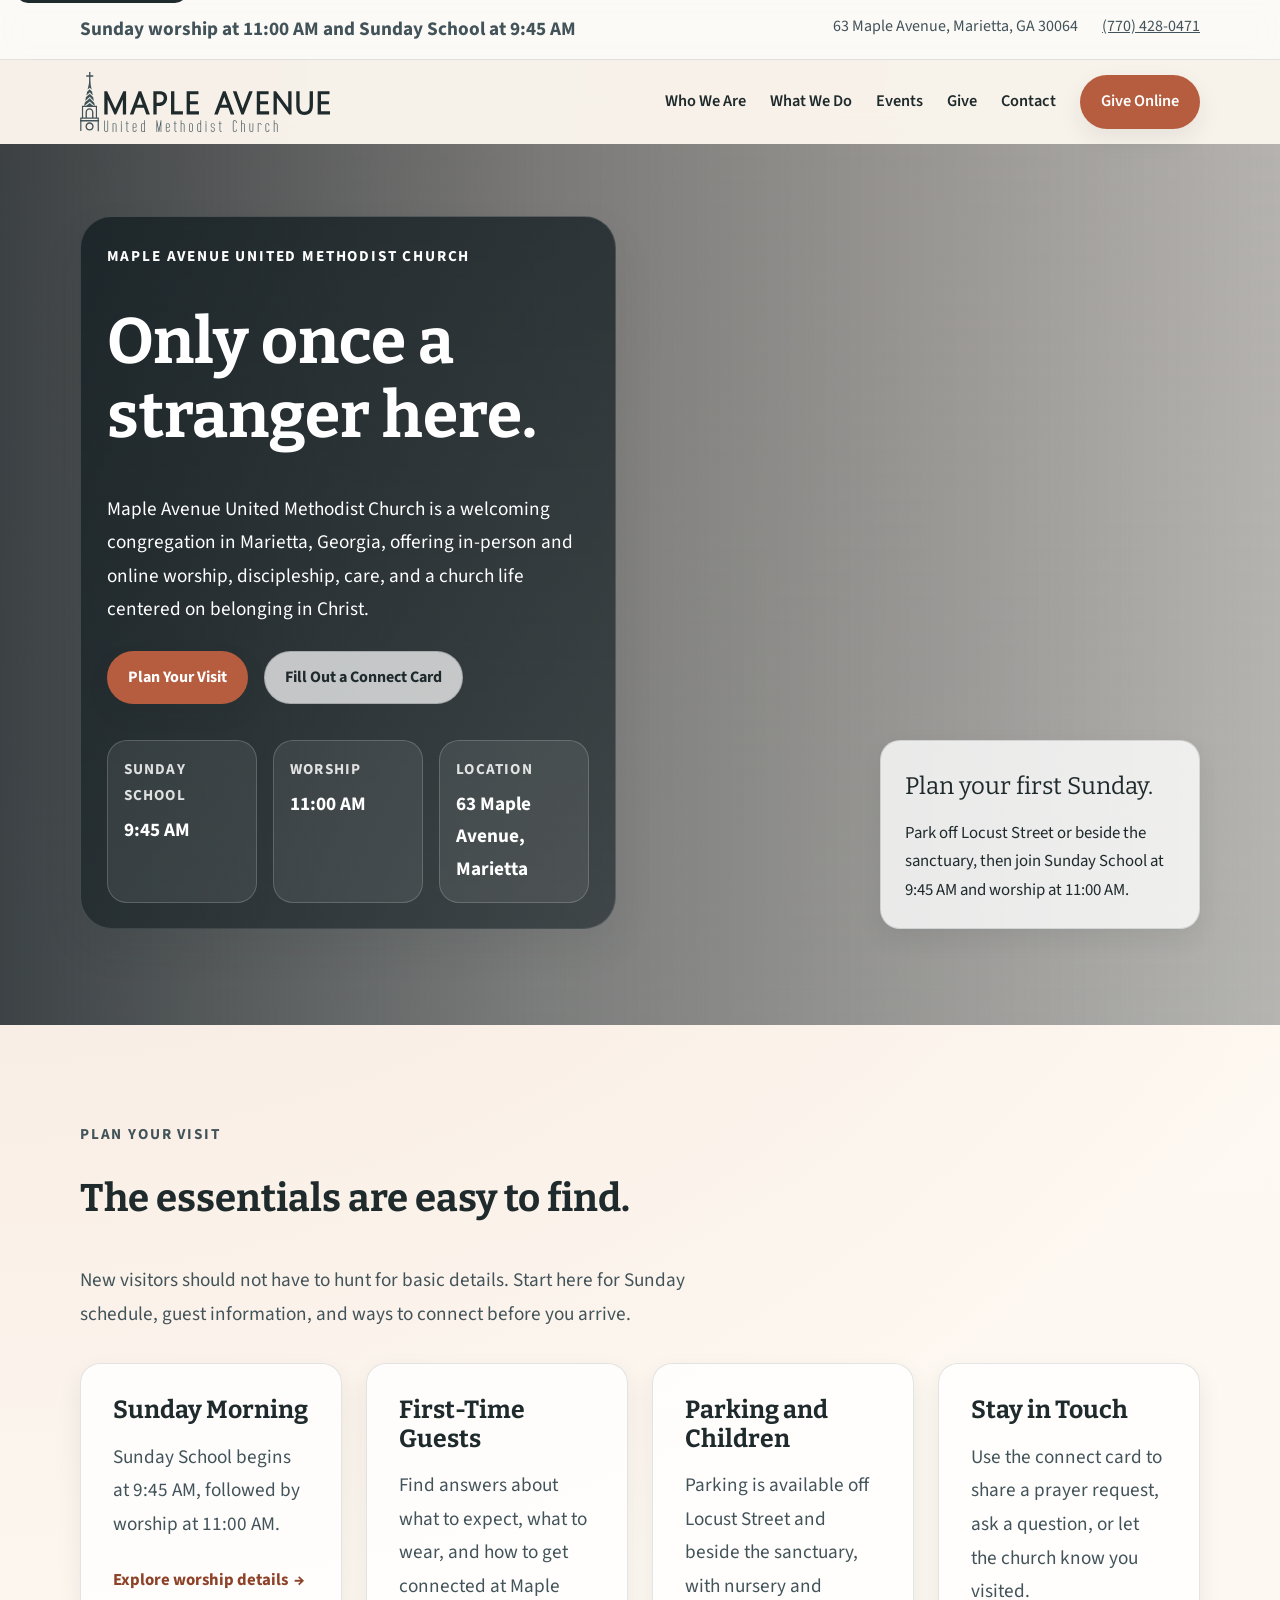
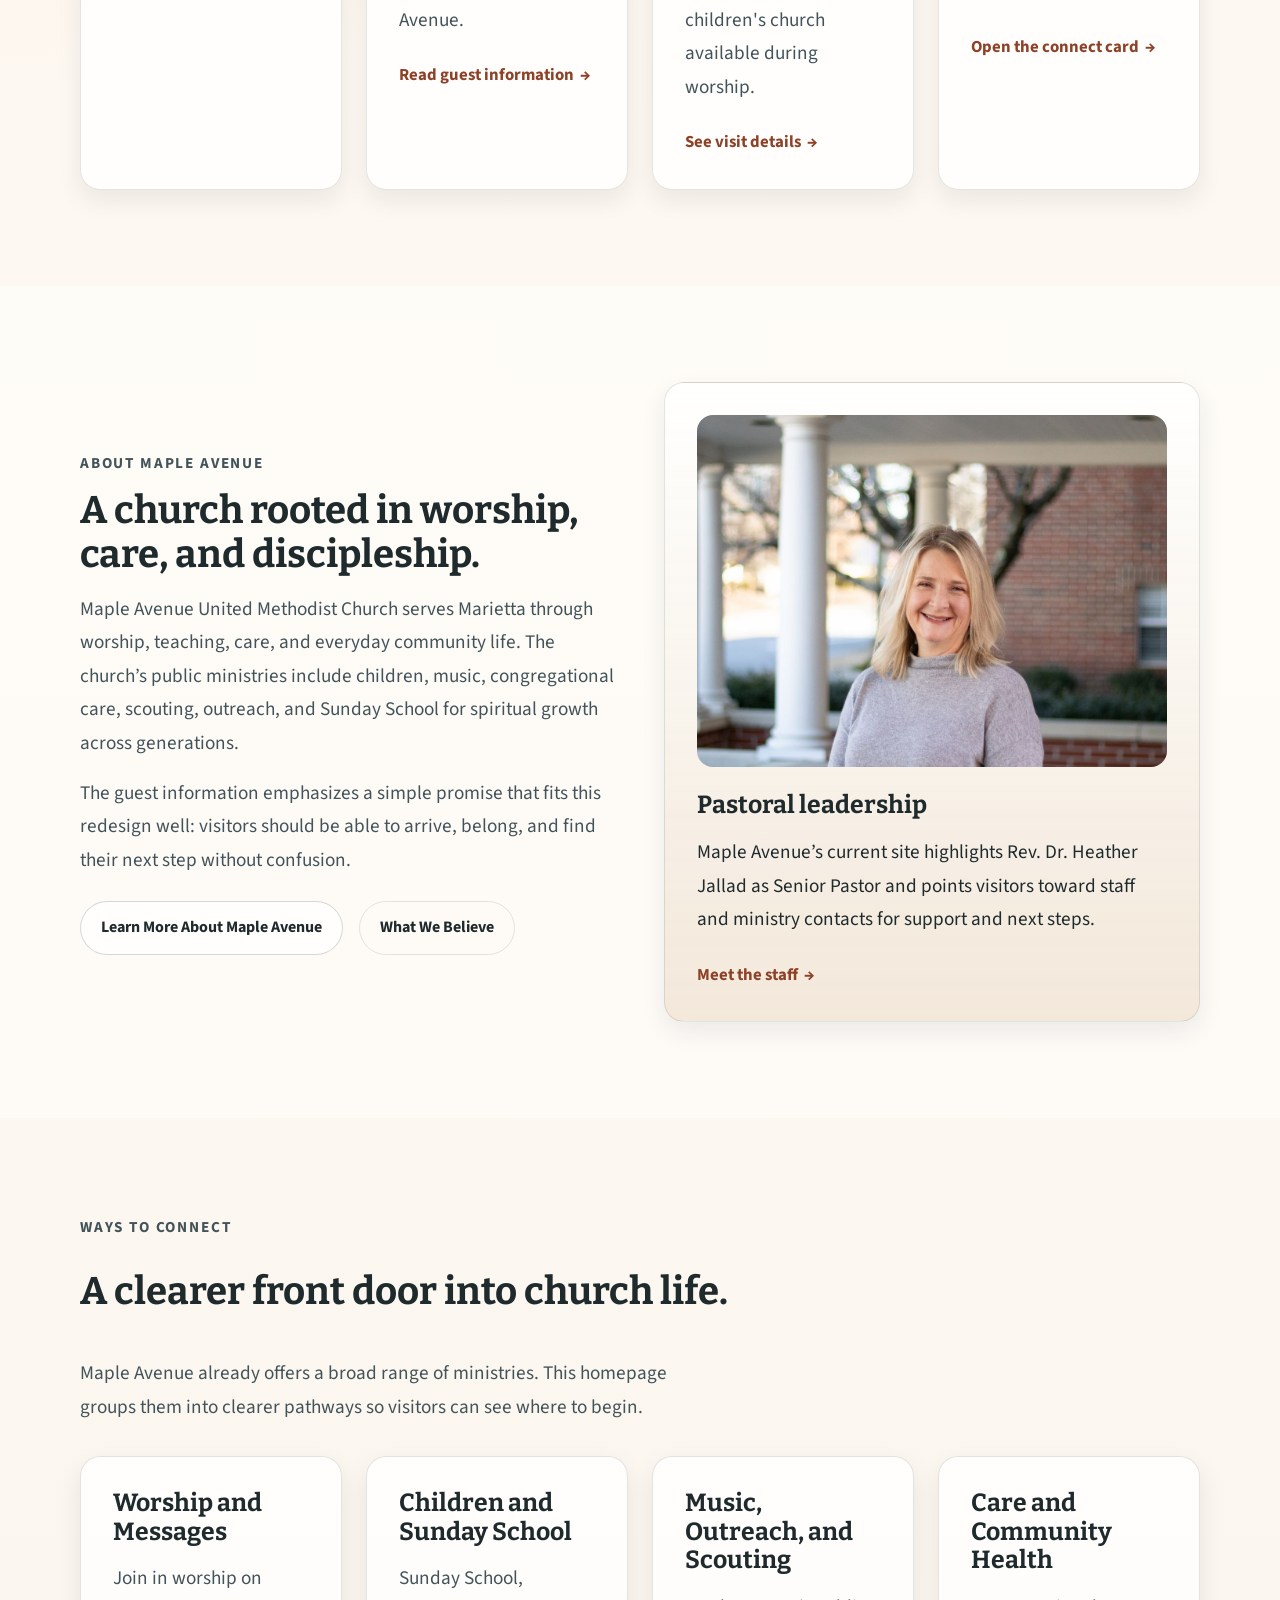
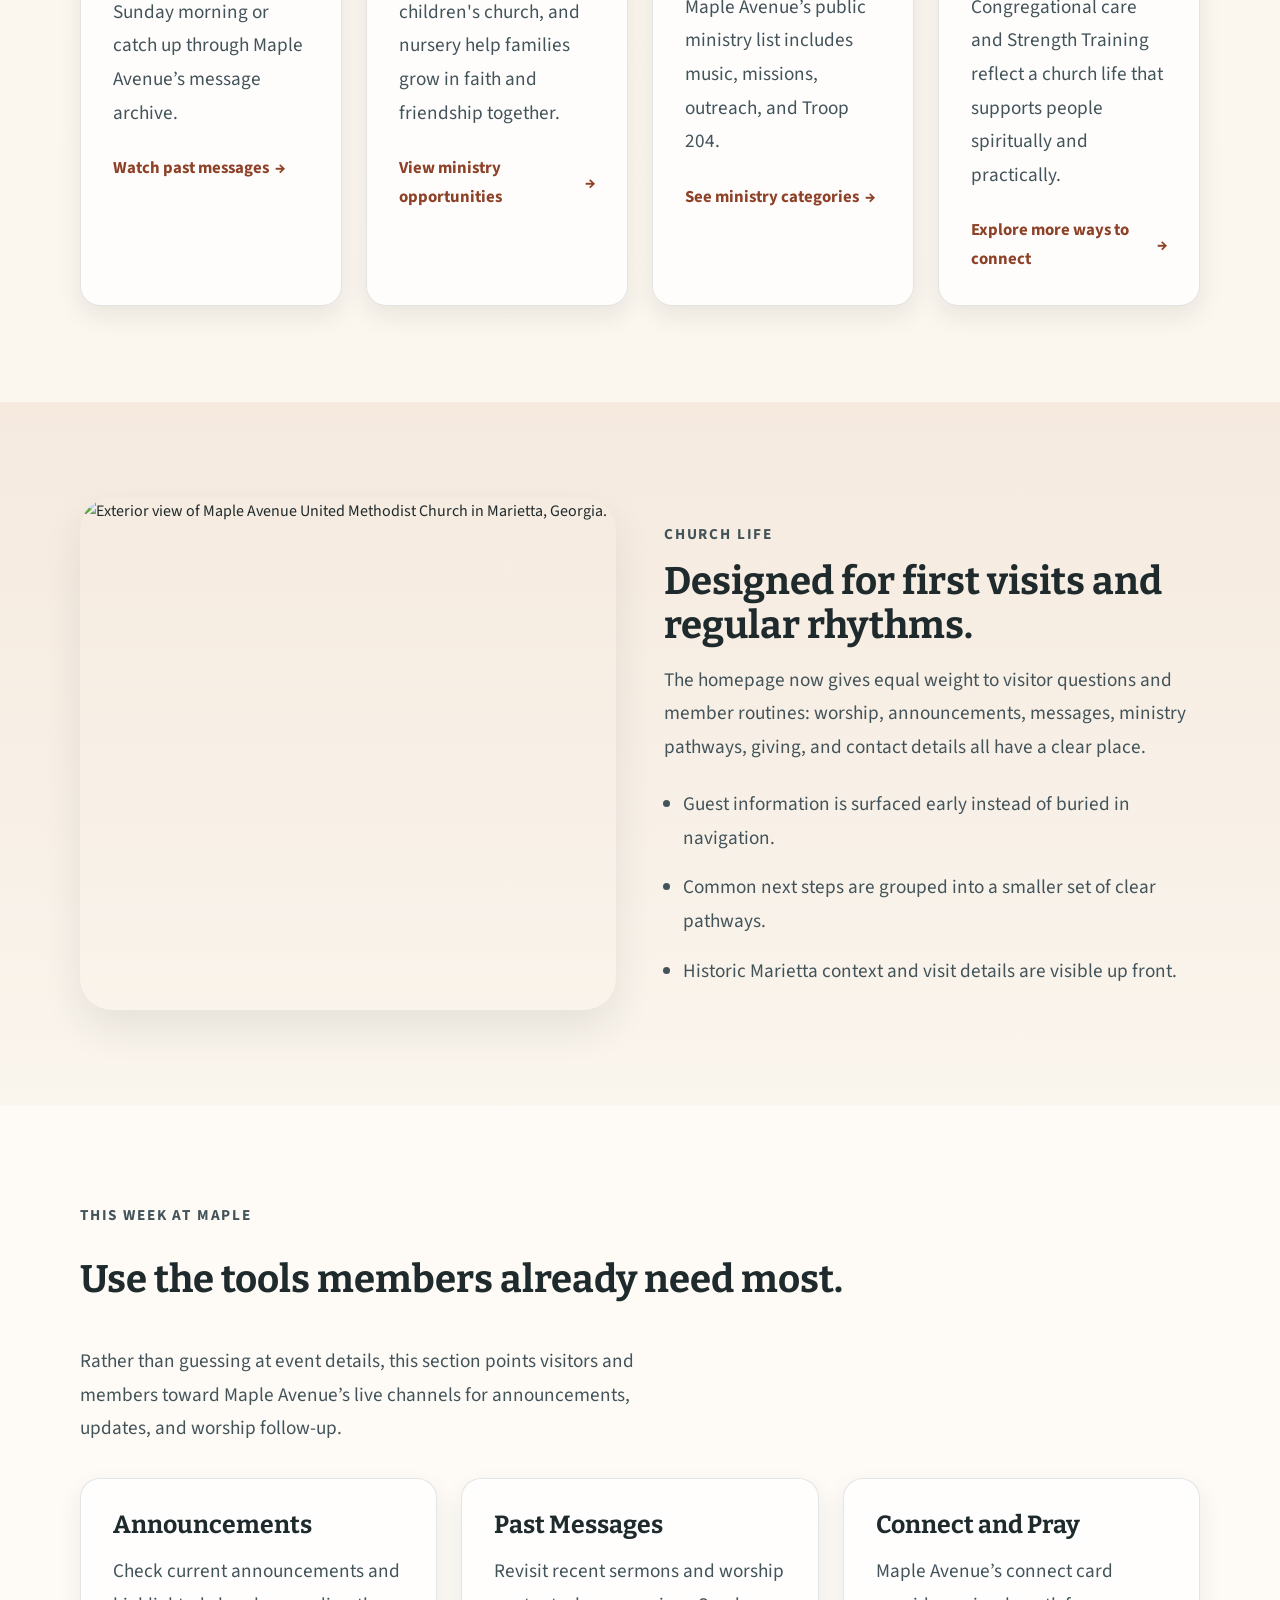
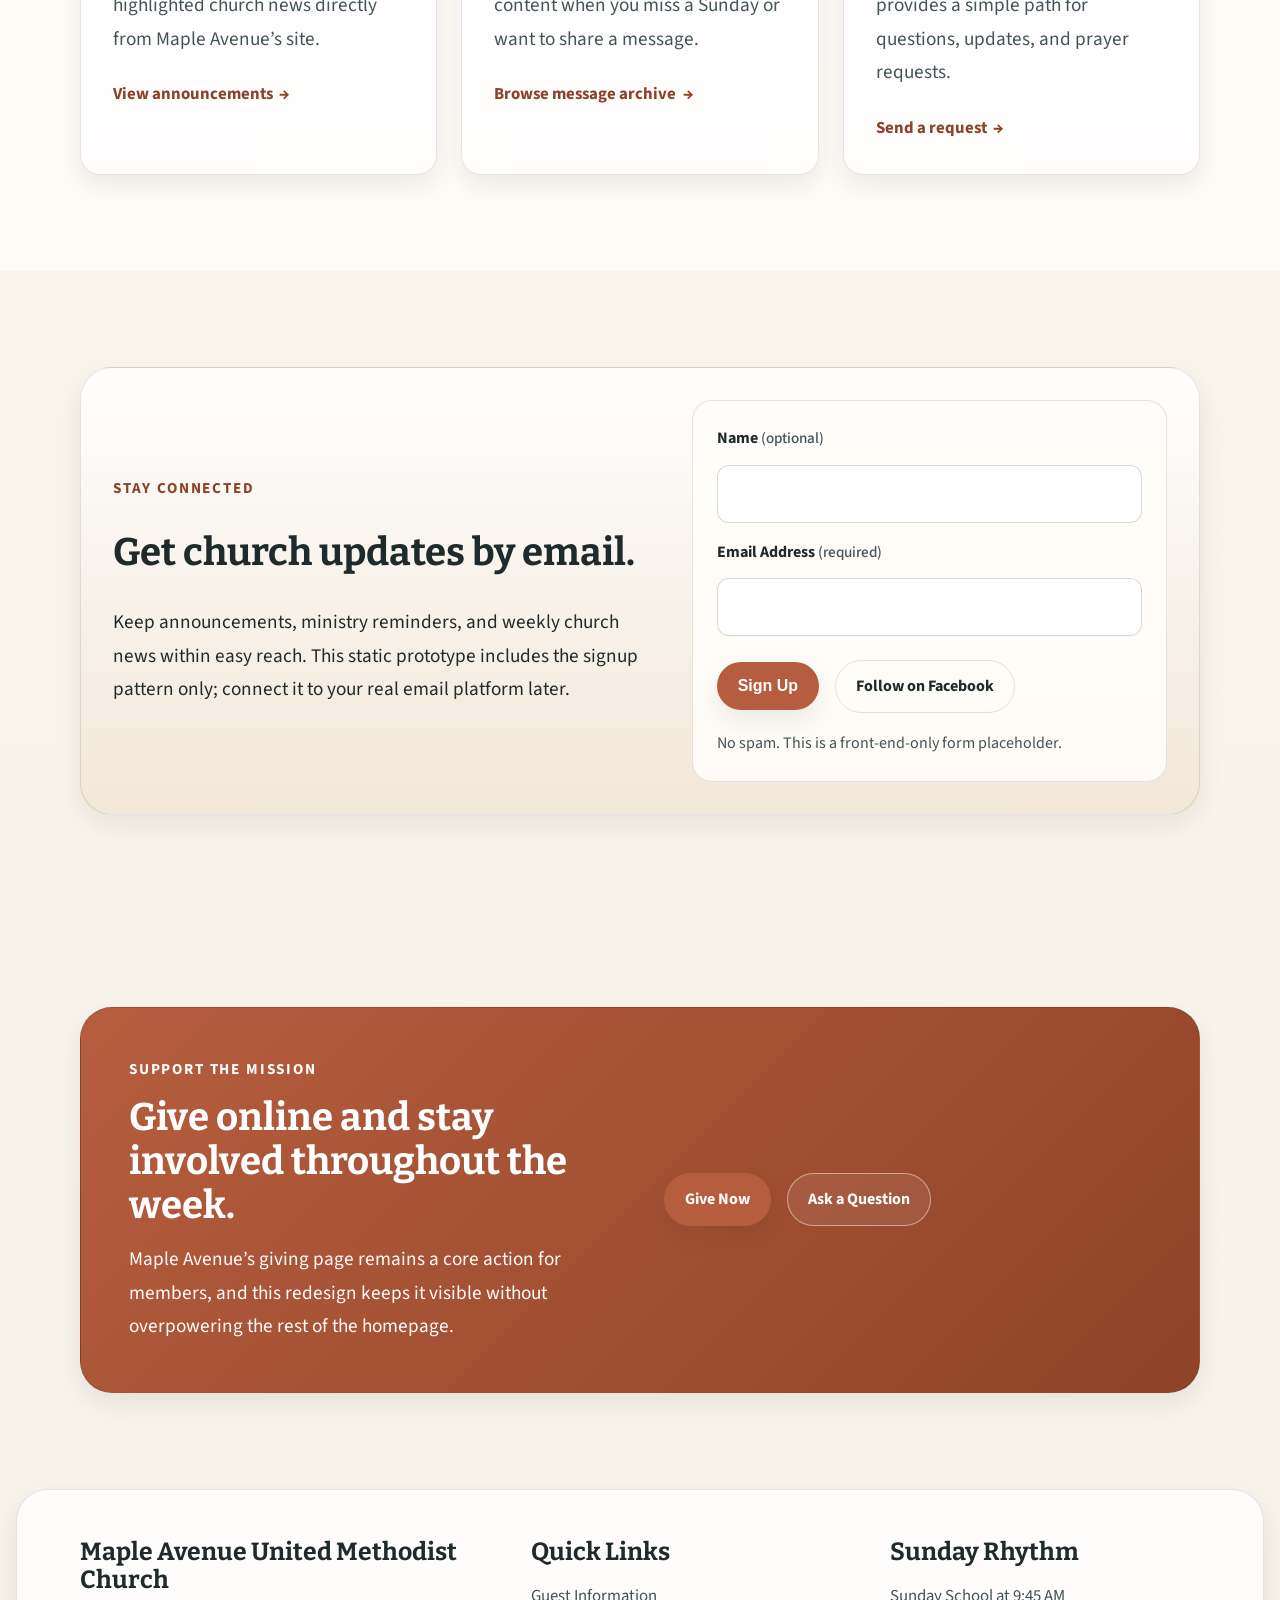
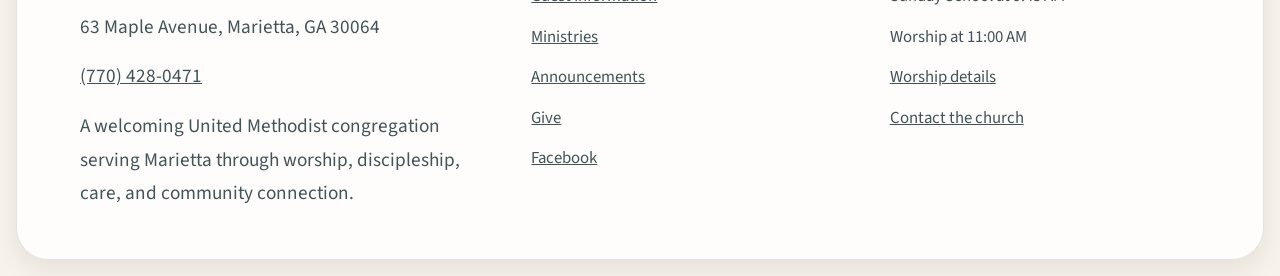
==== commit b641585a: "Added new logo and ensured utility bar toggle is on all pages" ====
--- a/index.html
+++ b/index.html
@@ -24,14 +24,31 @@
     <!-- Sticky header keeps service details and primary navigation accessible. -->
     <header class="site-header" data-site-header>
       <div class="utility-bar">
-        <div class="container utility-bar__content">
-          <p class="utility-bar__message">
-            Sunday worship at 11:00 AM and Sunday School at 9:45 AM
-          </p>
-          <ul class="utility-list" aria-label="Quick contact details">
-            <li>63 Maple Avenue, Marietta, GA 30064</li>
-            <li><a href="tel:17704280471">(770) 428-0471</a></li>
-          </ul>
+        <div class="container utility-bar__shell">
+          <button
+            class="utility-toggle"
+            type="button"
+            aria-expanded="false"
+            aria-controls="utility-panel"
+            data-utility-toggle
+          >
+            <span class="utility-toggle__eyebrow">Sunday info</span>
+            <span class="utility-toggle__summary">Worship, address, and phone</span>
+          </button>
+
+          <div
+            class="utility-bar__content"
+            id="utility-panel"
+            data-utility-panel
+          >
+            <p class="utility-bar__message">
+              Sunday worship at 11:00 AM and Sunday School at 9:45 AM
+            </p>
+            <ul class="utility-list" aria-label="Quick contact details">
+              <li>63 Maple Avenue, Marietta, GA 30064</li>
+              <li><a href="tel:17704280471">(770) 428-0471</a></li>
+            </ul>
+          </div>
         </div>
       </div>
 
@@ -43,7 +60,7 @@
         >
           <img
             class="brand__logo"
-            src="https://static.wixstatic.com/media/d527b7_5be0c75b35754197b9181731314d34e4~mv2.png/v1/fill/w_263,h_67,al_c,q_85,usm_0.66_1.00_0.01,enc_avif,quality_auto/MA%20Steeple%20Logo%201A.png"
+            src="images/muamc-logo-darker.svg"
             alt="Maple Avenue United Methodist Church"
           />
         </a>
--- a/styles.css
+++ b/styles.css
@@ -214,6 +214,10 @@
   backdrop-filter: blur(12px);
 }
 
+.utility-bar__shell {
+  display: grid;
+}
+
 .utility-bar__content {
   display: flex;
   flex-wrap: wrap;
@@ -225,6 +229,51 @@
 }
 
 .utility-bar__message {
+  font-weight: 700;
+}
+
+.utility-toggle {
+  display: none;
+  align-items: center;
+  justify-content: space-between;
+  gap: var(--space-3);
+  width: 100%;
+  padding: 0.75rem 0;
+  border: 0;
+  color: var(--color-ink);
+  background: transparent;
+  font: inherit;
+  text-align: left;
+}
+
+.utility-toggle::after {
+  content: "+";
+  flex-shrink: 0;
+  font-size: 1.4rem;
+  font-weight: 600;
+  line-height: 1;
+  transition: transform 180ms ease;
+}
+
+.utility-toggle[aria-expanded="true"]::after {
+  transform: rotate(45deg);
+}
+
+.utility-toggle__eyebrow,
+.utility-toggle__summary {
+  display: block;
+}
+
+.utility-toggle__eyebrow {
+  color: var(--color-accent-dark);
+  font-size: 0.8rem;
+  font-weight: 700;
+  letter-spacing: 0.08em;
+  text-transform: uppercase;
+}
+
+.utility-toggle__summary {
+  font-size: 0.95rem;
   font-weight: 700;
 }
 
@@ -1027,9 +1076,25 @@
 }
 
 @media (max-width: 800px) {
+  .utility-toggle {
+    display: flex;
+  }
+
+  .utility-bar__content {
+    padding-top: 0;
+  }
+
+  .utility-bar__content[hidden] {
+    display: none;
+  }
+
   .utility-bar__content,
   .utility-list {
     justify-content: center;
+  }
+
+  .utility-list {
+    gap: var(--space-2);
   }
 
   .menu-toggle {
@@ -1109,6 +1174,16 @@
     min-height: 4.75rem;
   }
 
+  .utility-bar__content {
+    justify-items: center;
+    text-align: center;
+  }
+
+  .utility-list {
+    flex-direction: column;
+    align-items: center;
+  }
+
   .hero {
     padding-top: var(--space-6);
   }
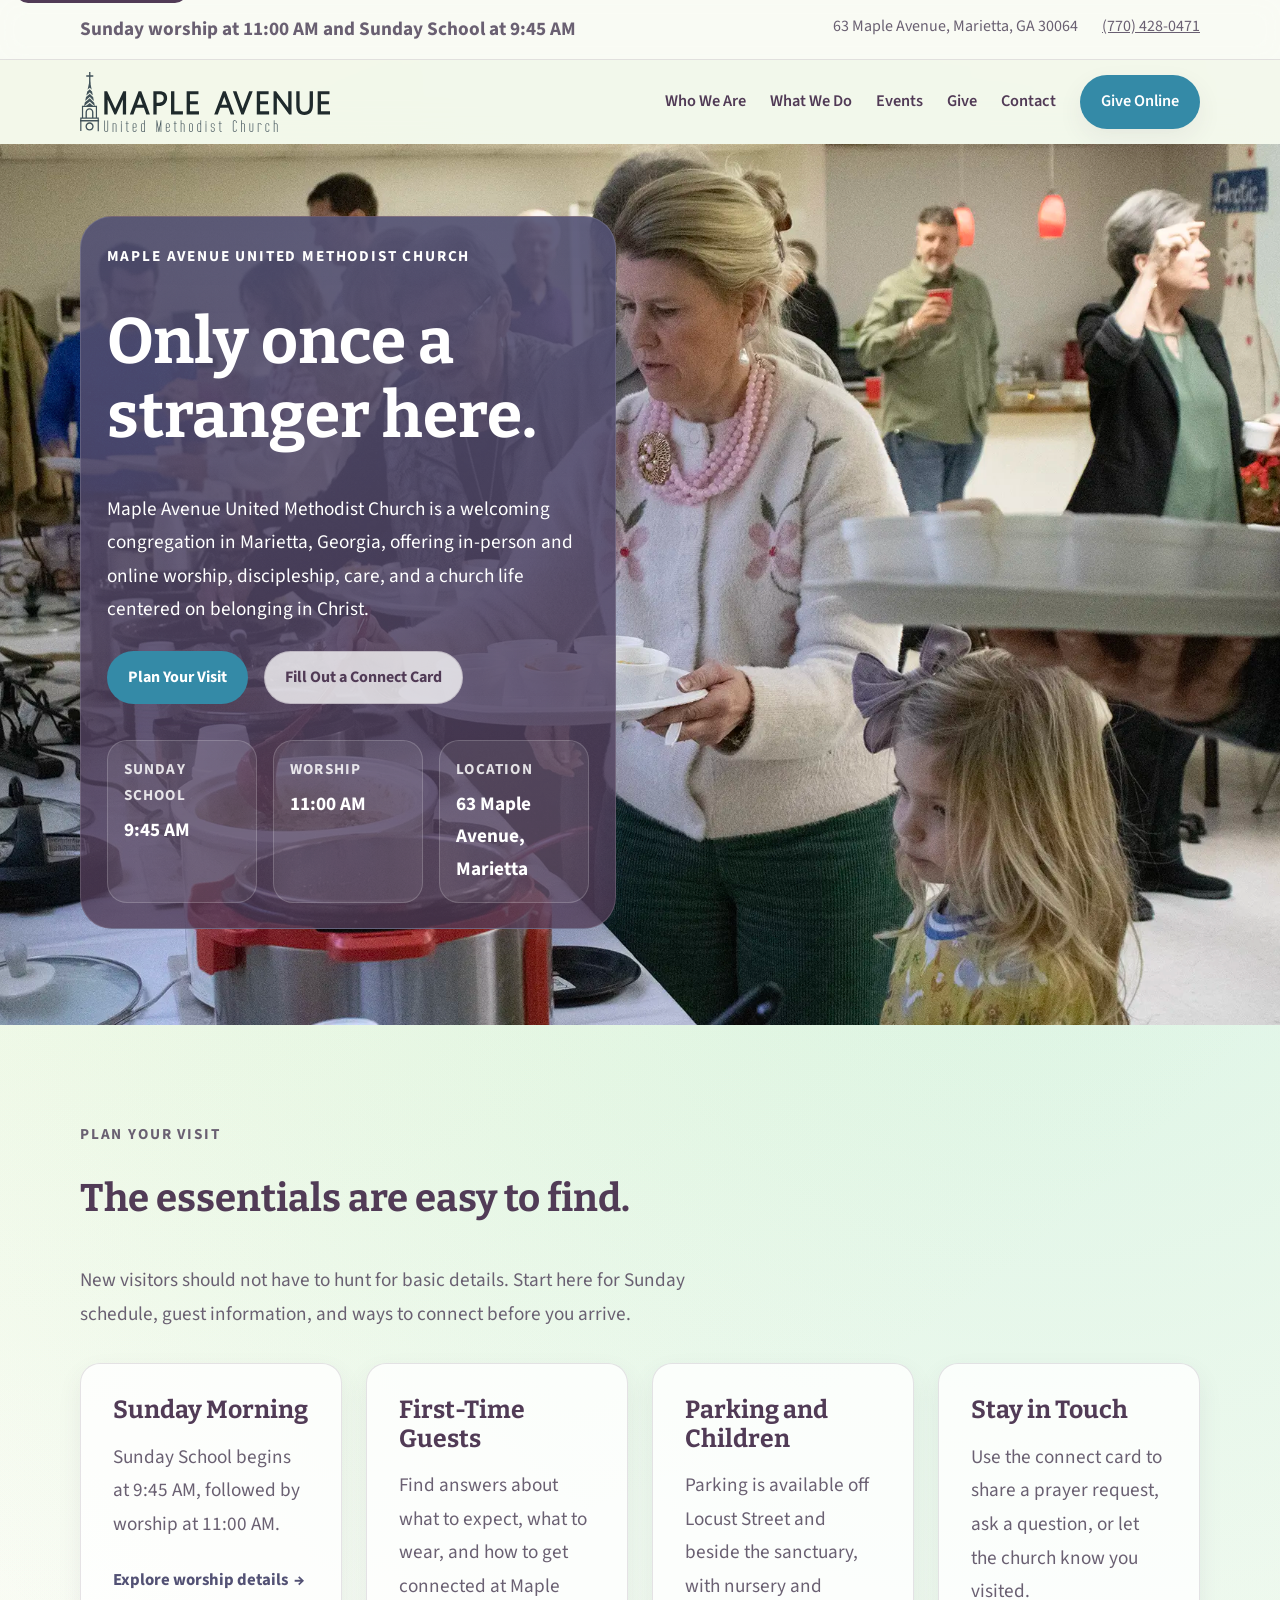
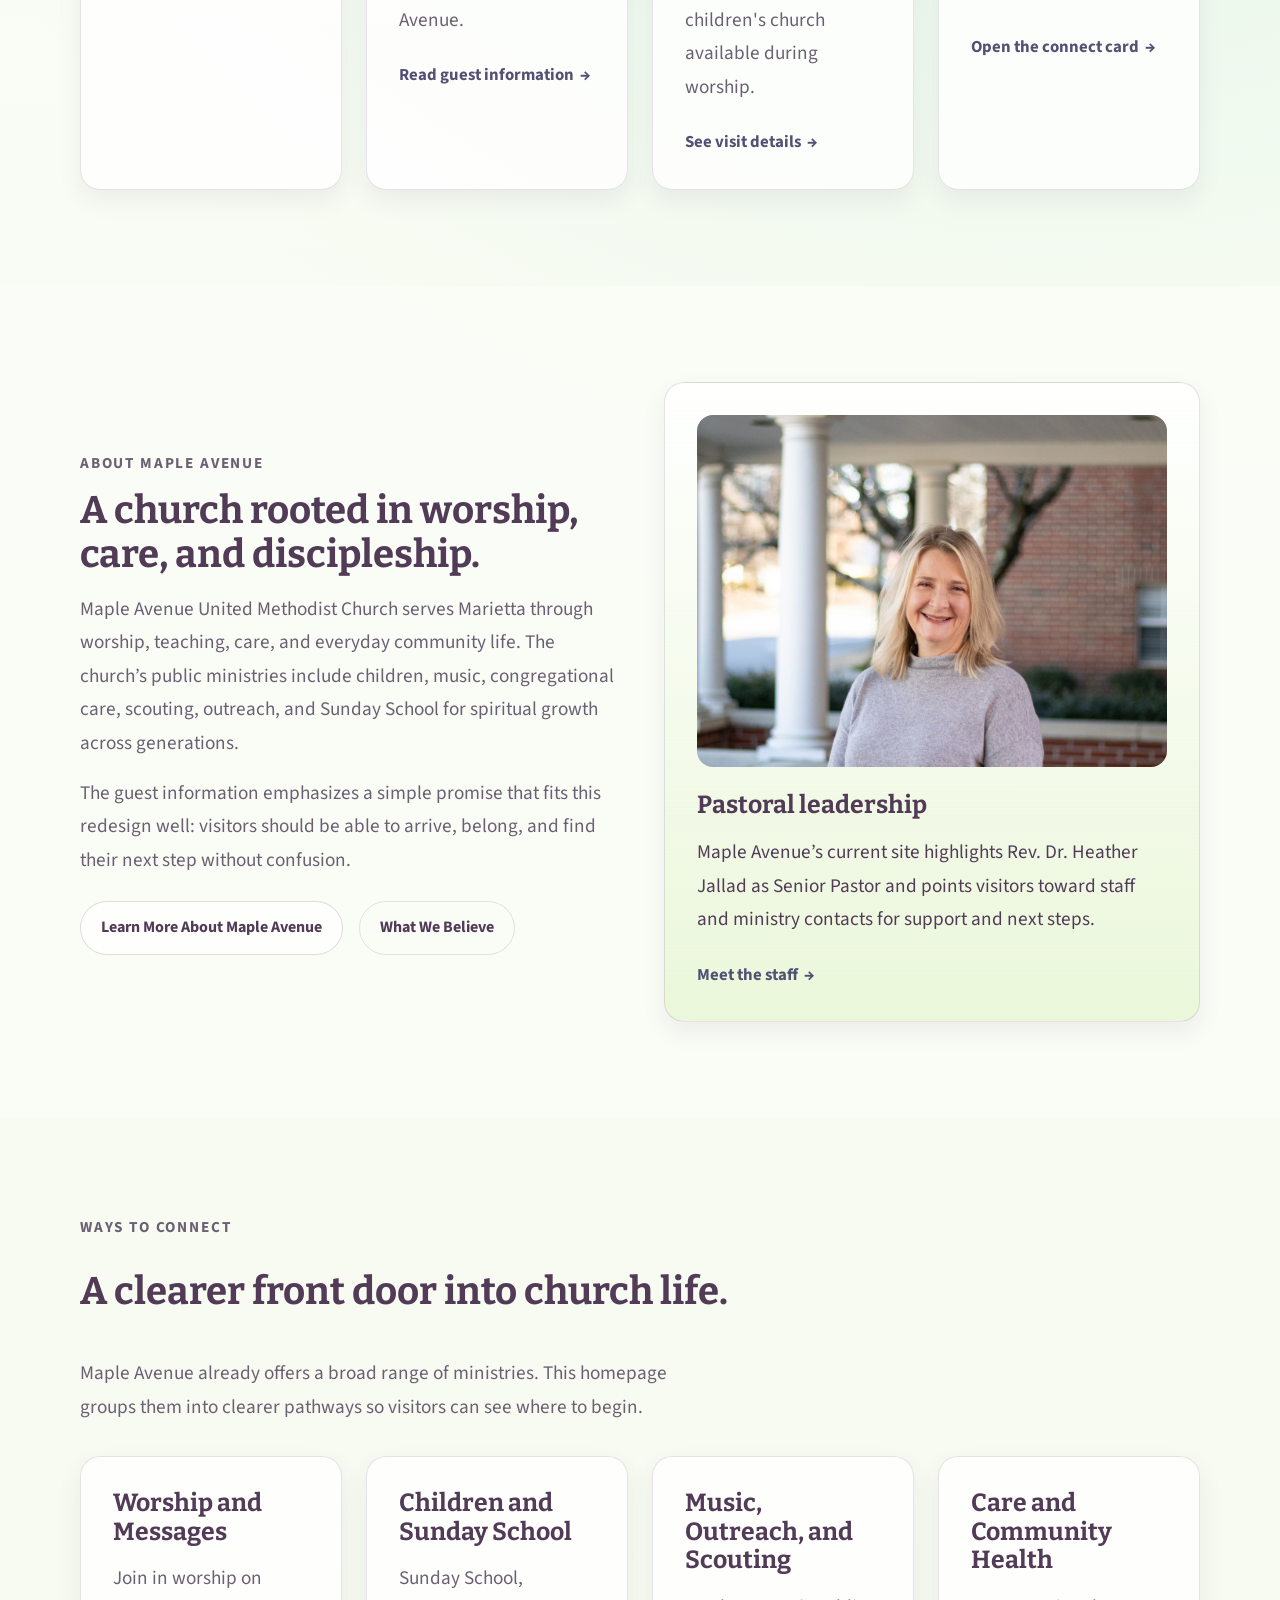
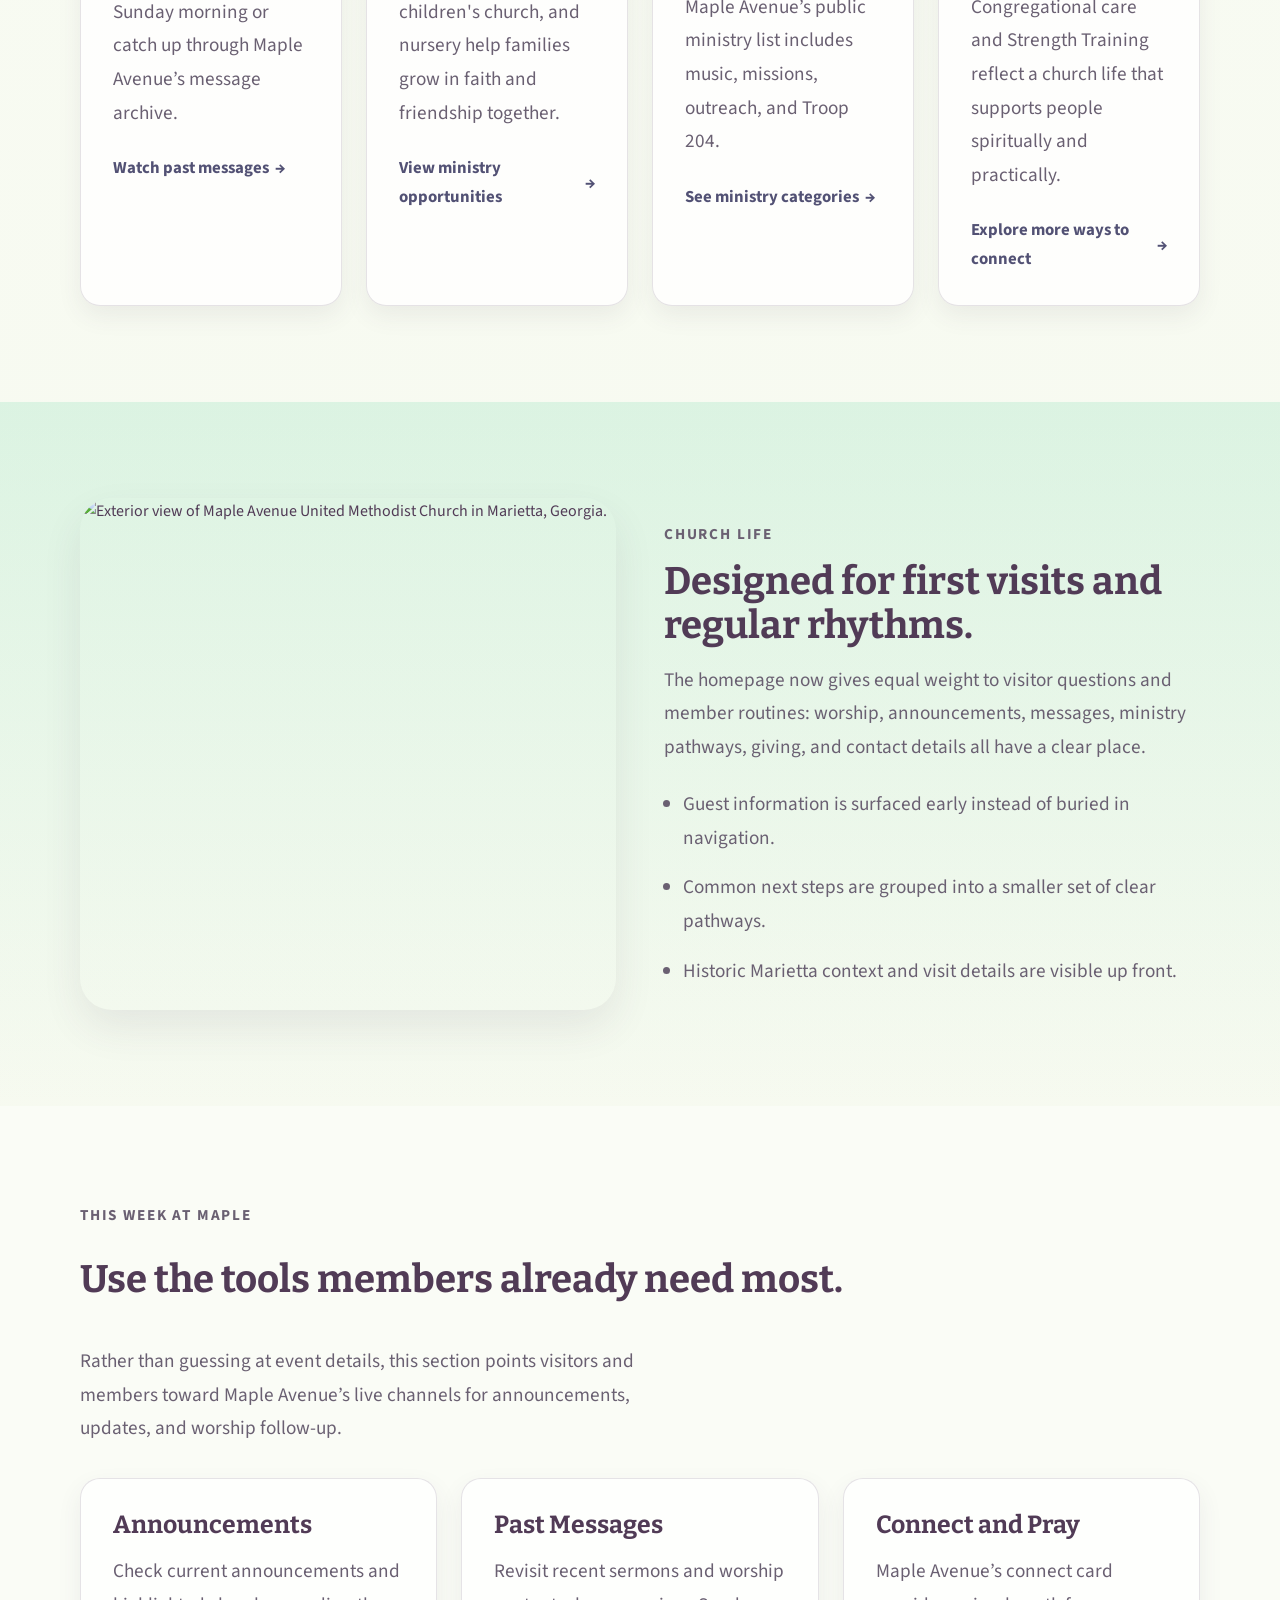
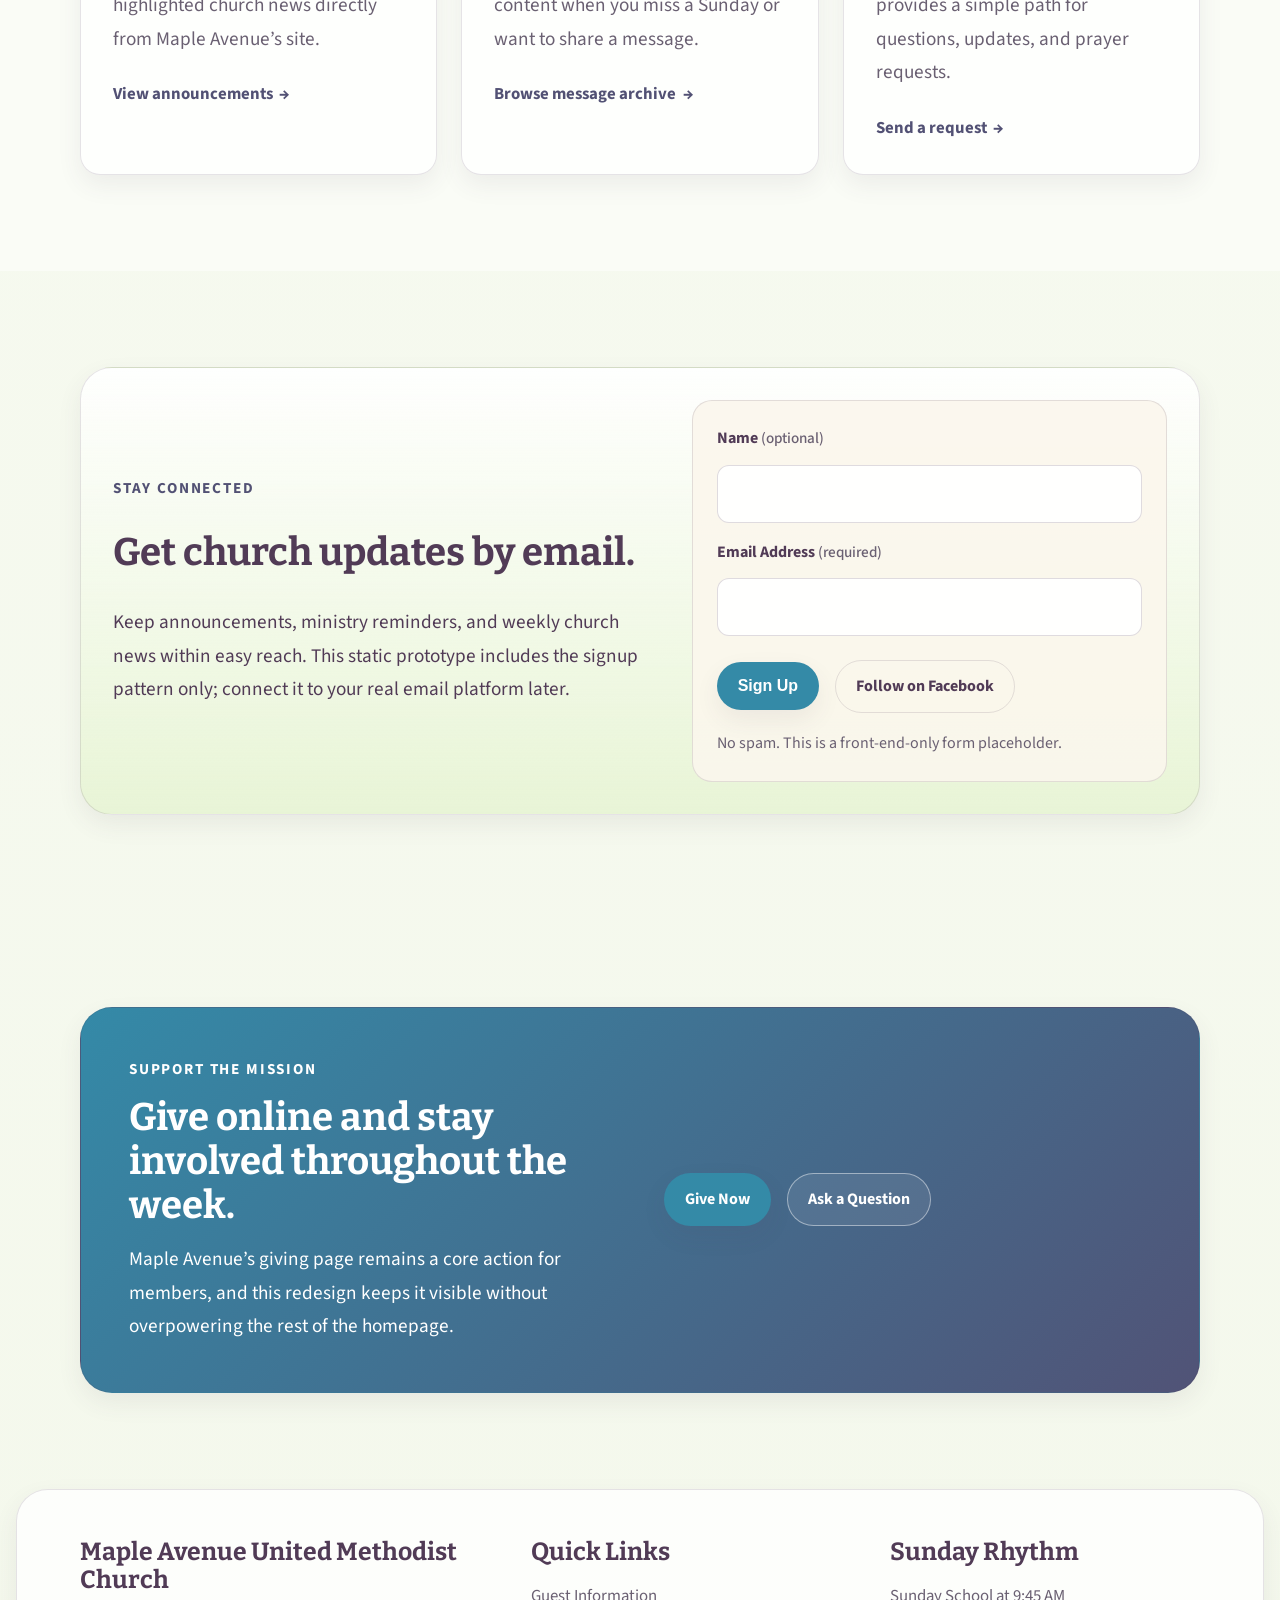
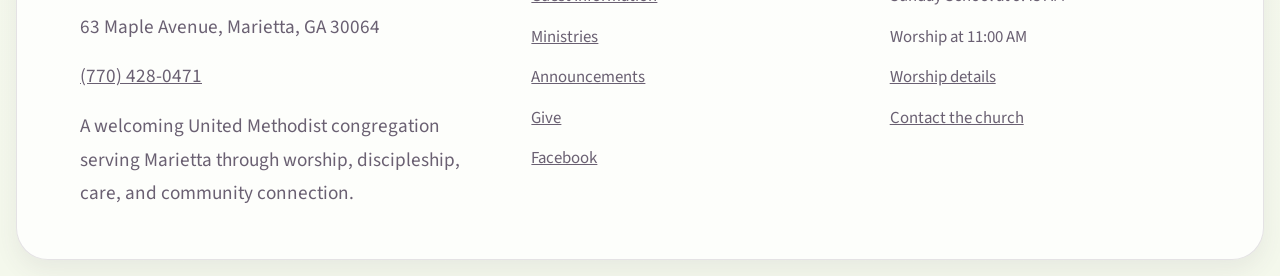
==== commit eef33ed5: "spring color pallette" ====
--- a/index.html
+++ b/index.html
@@ -33,7 +33,9 @@
             data-utility-toggle
           >
             <span class="utility-toggle__eyebrow">Sunday info</span>
-            <span class="utility-toggle__summary">Worship, address, and phone</span>
+            <span class="utility-toggle__summary"
+              >Worship, address, and phone</span
+            >
           </button>
 
           <div
@@ -104,7 +106,26 @@
     <main id="main-content">
       <!-- Hero answers the first-time visitor questions immediately. -->
       <section class="hero" id="top">
-        <div class="hero__backdrop" aria-hidden="true"></div>
+        <div class="hero__backdrop" aria-hidden="true" data-hero-slideshow>
+          <div
+            class="hero__slide is-active"
+            style="
+              background-image: url(&quot;images/soup-contest-1.webp&quot;);
+            "
+          ></div>
+          <div
+            class="hero__slide"
+            style="
+              background-image: url(&quot;images/youth-program-1.webp&quot;);
+            "
+          ></div>
+          <div
+            class="hero__slide"
+            style="
+              background-image: url(&quot;images/corp-worship-2.webp&quot;);
+            "
+          ></div>
+        </div>
         <div class="container hero__grid">
           <div class="hero__content">
             <p class="eyebrow">Maple Avenue United Methodist Church</p>
@@ -126,6 +147,7 @@
                 rel="noreferrer"
               >
                 Fill Out a Connect Card
+                <span class="visually-hidden"> (opens in a new tab)</span>
               </a>
             </div>
             <dl class="hero__details" aria-label="Visit details">
@@ -142,16 +164,6 @@
                 <dd>63 Maple Avenue, Marietta</dd>
               </div>
             </dl>
-          </div>
-
-          <div class="hero__media">
-            <aside class="hero-card" aria-label="Church welcome">
-              <p class="hero-card__quote">Plan your first Sunday.</p>
-              <p class="hero-card__text">
-                Park off Locust Street or beside the sanctuary, then join Sunday
-                School at 9:45 AM and worship at 11:00 AM.
-              </p>
-            </aside>
           </div>
         </div>
       </section>
--- a/styles.css
+++ b/styles.css
@@ -1,17 +1,38 @@
 :root {
   /* Shared design tokens keep spacing, color, and sizing consistent across sections. */
-  --color-ink: #1f2a2c;
-  --color-ink-soft: #425359;
-  --color-surface: #f7f2ea;
-  --color-surface-strong: #efe2d1;
-  --color-surface-alt: #fffdf9;
-  --color-accent: #b75d3f;
-  --color-accent-dark: #8d4127;
-  --color-accent-soft: #ead1bf;
-  --color-line: rgba(31, 42, 44, 0.12);
+  --color-ink: #513b56;
+  --color-ink-soft: #6a6072;
+  --color-surface: #f4f8ec;
+  --color-surface-strong: #dceebf;
+  --color-surface-alt: #fbfdf7;
+  --color-accent: #348aa7;
+  --color-accent-dark: #525174;
+  --color-accent-soft: #5dd39e;
+  --color-line: rgba(81, 59, 86, 0.14);
   --color-white: #ffffff;
-  --shadow-soft: 0 18px 40px rgba(31, 42, 44, 0.09);
-  --shadow-card: 0 10px 24px rgba(31, 42, 44, 0.08);
+  --color-surface-wash: rgba(251, 253, 247, 0.88);
+  --color-surface-glass: rgba(251, 253, 247, 0.76);
+  --color-surface-panel: rgba(255, 255, 255, 0.82);
+  --color-surface-panel-strong: rgba(255, 255, 255, 0.92);
+  --color-surface-overlay: rgba(255, 255, 255, 0.08);
+  --color-border-soft: rgba(81, 59, 86, 0.18);
+  --color-border-muted: rgba(81, 59, 86, 0.1);
+  --color-border-inverse: rgba(255, 255, 255, 0.18);
+  --color-border-inverse-soft: rgba(255, 255, 255, 0.14);
+  --color-overlay-dark: #131d22;
+  --color-overlay-dark-strong: rgba(19, 29, 34, 0.82);
+  --color-overlay-dark-medium: rgba(19, 29, 34, 0.55);
+  --color-overlay-dark-soft: rgba(19, 29, 34, 0.3);
+  --color-overlay-dark-mobile-top: rgba(19, 29, 34, 0.16);
+  --color-overlay-dark-mobile-mid: rgba(19, 29, 34, 0.28);
+  --color-overlay-dark-mobile-deep: rgba(19, 29, 34, 0.7);
+  --color-overlay-dark-mobile-base: rgba(19, 29, 34, 0.9);
+  --color-overlay-cream-soft: rgba(188, 231, 132, 0.08);
+  --color-overlay-cream: rgba(188, 231, 132, 0.22);
+  --color-overlay-cream-mobile-soft: rgba(188, 231, 132, 0.04);
+  --color-overlay-cream-mobile: rgba(188, 231, 132, 0.14);
+  --shadow-soft: 0 18px 40px rgba(81, 59, 86, 0.09);
+  --shadow-card: 0 10px 24px rgba(81, 59, 86, 0.08);
   --radius-sm: 0.75rem;
   --radius-md: 1.25rem;
   --radius-lg: 2rem;
@@ -42,8 +63,17 @@
   font-family: "Source Sans 3", sans-serif;
   color: var(--color-ink);
   background:
-    radial-gradient(circle at top left, rgba(183, 93, 63, 0.18), transparent 25%),
-    linear-gradient(180deg, #fffaf3 0%, #f7f2ea 100%);
+    radial-gradient(
+      circle at top left,
+      rgba(188, 231, 132, 0.28),
+      transparent 24%
+    ),
+    radial-gradient(
+      circle at right 18% top 12%,
+      rgba(93, 211, 158, 0.2),
+      transparent 22%
+    ),
+    linear-gradient(180deg, #fbfdf7 0%, #f4f8ec 100%);
   line-height: 1.7;
 }
 
@@ -81,6 +111,18 @@
   top: var(--space-3);
 }
 
+.visually-hidden {
+  position: absolute;
+  width: 1px;
+  height: 1px;
+  padding: 0;
+  margin: -1px;
+  overflow: hidden;
+  clip: rect(0, 0, 0, 0);
+  white-space: nowrap;
+  border: 0;
+}
+
 .container {
   width: var(--container);
   margin: 0 auto;
@@ -92,7 +134,7 @@
 }
 
 .section--alt {
-  background: rgba(255, 253, 249, 0.82);
+  background: var(--color-surface-wash);
 }
 
 .eyebrow {
@@ -183,8 +225,8 @@
 }
 
 .button--secondary {
-  border-color: rgba(31, 42, 44, 0.18);
-  background: rgba(255, 255, 255, 0.72);
+  border-color: var(--color-border-soft);
+  background: rgba(255, 255, 255, 0.76);
 }
 
 .button--ghost {
@@ -210,7 +252,7 @@
 /* Header styles support the sticky desktop nav and collapsible mobile nav. */
 .utility-bar {
   border-bottom: 1px solid var(--color-line);
-  background: rgba(255, 255, 255, 0.6);
+  background: var(--color-surface-glass);
   backdrop-filter: blur(12px);
 }
 
@@ -289,12 +331,12 @@
   position: sticky;
   top: 0;
   z-index: 50;
-  background: rgba(247, 242, 234, 0.9);
+  background: rgba(244, 248, 236, 0.92);
   backdrop-filter: blur(18px);
 }
 
 .site-header.is-scrolled {
-  box-shadow: 0 8px 24px rgba(31, 42, 44, 0.08);
+  box-shadow: 0 8px 24px rgba(81, 59, 86, 0.08);
 }
 
 .header-shell {
@@ -336,7 +378,9 @@
   border-radius: 999px;
   background: currentColor;
   content: "";
-  transition: transform 180ms ease, opacity 180ms ease;
+  transition:
+    transform 180ms ease,
+    opacity 180ms ease;
 }
 
 .menu-toggle__bars {
@@ -412,6 +456,7 @@
 .hero__grid {
   position: relative;
   z-index: 1;
+  grid-template-columns: repeat(2, minmax(0, 1fr));
 }
 
 .hero__lede,
@@ -446,12 +491,18 @@
 }
 
 .hero__content {
+  position: relative;
   display: grid;
   gap: var(--space-4);
+  max-width: 40rem;
   padding: clamp(1.5rem, 2vw, 2rem);
-  border: 1px solid rgba(255, 255, 255, 0.14);
+  border: 1px solid var(--color-border-inverse-soft);
   border-radius: var(--radius-lg);
-  background: linear-gradient(180deg, rgba(16, 27, 31, 0.74), rgba(16, 27, 31, 0.58));
+  background: linear-gradient(
+    180deg,
+    rgba(82, 81, 116, 0.9),
+    rgba(81, 59, 86, 0.8)
+  );
   box-shadow: var(--shadow-soft);
 }
 
@@ -470,11 +521,50 @@
 .hero__backdrop {
   position: absolute;
   inset: 0;
+  background: var(--color-overlay-dark);
+}
+
+/* .hero__backdrop::after {
+  position: absolute;
+  inset: 0;
   background:
-    linear-gradient(90deg, rgba(19, 29, 34, 0.82) 0%, rgba(19, 29, 34, 0.55) 42%, rgba(19, 29, 34, 0.3) 100%),
-    linear-gradient(180deg, rgba(247, 242, 234, 0.08), rgba(247, 242, 234, 0.22)),
-    url("https://static.wixstatic.com/media/d527b7_700fa034ea9f405eae82f1fbfdbdb1b5~mv2.jpg/v1/fill/w_1600,h_980,al_c,q_85,enc_avif,quality_auto/church%20outside.jpg")
-      center/cover no-repeat;
+    linear-gradient(
+      90deg,
+      var(--color-overlay-dark-strong) 0%,
+      var(--color-overlay-dark-medium) 42%,
+      var(--color-overlay-dark-soft) 100%
+    ),
+    linear-gradient(
+      180deg,
+      var(--color-overlay-cream-soft),
+      var(--color-overlay-cream)
+    );
+  content: "";
+  pointer-events: none;
+} */
+
+.hero__slide {
+  position: absolute;
+  inset: 0;
+  background-position: center;
+  background-repeat: no-repeat;
+  background-size: cover;
+  opacity: 0;
+  transform: scale(1.02);
+  transition:
+    opacity 900ms ease,
+    transform 6s ease;
+}
+
+.hero__slide.is-active {
+  opacity: 1;
+  transform: scale(1);
+}
+
+@media (prefers-reduced-motion: reduce) {
+  .hero__slide {
+    transition: none;
+  }
 }
 
 .hero__details {
@@ -486,9 +576,9 @@
 
 .hero__details div {
   padding: var(--space-3);
-  border: 1px solid rgba(255, 255, 255, 0.18);
+  border: 1px solid var(--color-border-inverse);
   border-radius: var(--radius-md);
-  background: rgba(255, 255, 255, 0.08);
+  background: var(--color-surface-overlay);
 }
 
 .hero__details dt {
@@ -503,12 +593,6 @@
   margin: 0.3rem 0 0;
   font-size: 1.2rem;
   font-weight: 700;
-}
-
-.hero__media {
-  position: relative;
-  min-height: 100%;
-  padding: var(--space-4) 0 0 var(--space-4);
 }
 
 .feature-band__media img {
@@ -517,7 +601,6 @@
   object-fit: cover;
 }
 
-.hero-card,
 .card,
 .info-panel,
 .cta-panel,
@@ -527,22 +610,6 @@
   box-shadow: var(--shadow-card);
 }
 
-.hero-card {
-  position: absolute;
-  right: 0;
-  bottom: 0;
-  max-width: 20rem;
-  padding: var(--space-4);
-  border-radius: var(--radius-md);
-}
-
-.hero-card__quote {
-  margin-bottom: var(--space-2);
-  font-family: "Bitter", serif;
-  font-size: 1.5rem;
-}
-
-.hero-card__text,
 .footer-list {
   font-size: 1.05rem;
   line-height: 1.7;
@@ -550,7 +617,7 @@
 
 .page-header {
   padding-top: var(--space-7);
-  background: linear-gradient(180deg, rgba(234, 209, 191, 0.32), transparent);
+  background: linear-gradient(180deg, rgba(188, 231, 132, 0.26), transparent);
 }
 
 .page-header__content,
@@ -630,8 +697,11 @@
 }
 
 .info-panel {
-  background:
-    linear-gradient(180deg, rgba(255, 255, 255, 0.88), rgba(239, 226, 209, 0.76));
+  background: linear-gradient(
+    180deg,
+    rgba(255, 255, 255, 0.88),
+    rgba(188, 231, 132, 0.24)
+  );
 }
 
 .info-panel__photo {
@@ -688,7 +758,7 @@
   padding: var(--space-5);
   border: 1px solid var(--color-line);
   border-radius: var(--radius-md);
-  background: rgba(255, 255, 255, 0.82);
+  background: var(--color-surface-panel);
   box-shadow: var(--shadow-card);
 }
 
@@ -760,8 +830,11 @@
   padding: var(--space-5);
   border: 1px solid var(--color-line);
   border-radius: var(--radius-lg);
-  background:
-    linear-gradient(135deg, rgba(255, 255, 255, 0.94), rgba(239, 226, 209, 0.84));
+  background: linear-gradient(
+    135deg,
+    rgba(255, 255, 255, 0.94),
+    rgba(93, 211, 158, 0.2)
+  );
   box-shadow: var(--shadow-card);
 }
 
@@ -791,14 +864,14 @@
 }
 
 .announcement-label {
-  border: 1px solid rgba(183, 93, 63, 0.24);
+  border: 1px solid rgba(52, 138, 167, 0.3);
   color: var(--color-accent-dark);
-  background: rgba(234, 209, 191, 0.7);
+  background: rgba(93, 211, 158, 0.24);
   text-transform: uppercase;
 }
 
 .announcement-date {
-  border: 1px solid rgba(31, 42, 44, 0.1);
+  border: 1px solid var(--color-border-muted);
   color: var(--color-ink-soft);
   background: rgba(255, 255, 255, 0.8);
 }
@@ -808,9 +881,9 @@
   gap: var(--space-3);
   align-content: start;
   padding: var(--space-4);
-  border: 1px solid rgba(31, 42, 44, 0.1);
+  border: 1px solid var(--color-border-muted);
   border-radius: var(--radius-md);
-  background: rgba(255, 253, 249, 0.88);
+  background: var(--color-surface-wash);
 }
 
 .detail-list {
@@ -849,7 +922,7 @@
   padding: var(--space-5);
   border: 1px solid var(--color-line);
   border-radius: var(--radius-md);
-  background: rgba(255, 255, 255, 0.82);
+  background: var(--color-surface-panel);
   box-shadow: var(--shadow-card);
 }
 
@@ -892,8 +965,11 @@
   padding: var(--space-5);
   border: 1px solid var(--color-line);
   border-radius: var(--radius-lg);
-  background:
-    linear-gradient(180deg, rgba(255, 255, 255, 0.9), rgba(239, 226, 209, 0.72));
+  background: linear-gradient(
+    180deg,
+    rgba(255, 255, 255, 0.9),
+    rgba(188, 231, 132, 0.22)
+  );
   box-shadow: var(--shadow-card);
 }
 
@@ -907,9 +983,9 @@
   display: grid;
   gap: var(--space-4);
   padding: var(--space-4);
-  border: 1px solid rgba(31, 42, 44, 0.12);
+  border: 1px solid var(--color-line);
   border-radius: var(--radius-md);
-  background: rgba(255, 253, 249, 0.9);
+  background: rgba(251, 247, 237, 0.9);
 }
 
 .newsletter-form__fields {
@@ -968,10 +1044,10 @@
 .form-field textarea {
   width: 100%;
   padding: 0.9rem 1rem;
-  border: 1px solid rgba(31, 42, 44, 0.18);
+  border: 1px solid var(--color-border-soft);
   border-radius: var(--radius-sm);
   color: var(--color-ink);
-  background: rgba(255, 255, 255, 0.92);
+  background: var(--color-surface-panel-strong);
   font: inherit;
 }
 
@@ -984,11 +1060,11 @@
 .form-field textarea:focus {
   border-color: var(--color-accent);
   outline: none;
-  box-shadow: 0 0 0 3px rgba(183, 93, 63, 0.18);
+  box-shadow: 0 0 0 3px rgba(93, 211, 158, 0.28);
 }
 
 .feature-band {
-  background: linear-gradient(180deg, rgba(234, 209, 191, 0.32), transparent);
+  background: linear-gradient(180deg, rgba(93, 211, 158, 0.18), transparent);
 }
 
 .feature-band__media {
@@ -1014,7 +1090,7 @@
   padding: var(--space-6);
   border-radius: var(--radius-lg);
   background:
-    linear-gradient(135deg, rgba(183, 93, 63, 0.95), rgba(141, 65, 39, 0.95)),
+    linear-gradient(135deg, rgba(52, 138, 167, 0.96), rgba(82, 81, 116, 0.96)),
     var(--color-accent);
   color: var(--color-white);
 }
@@ -1028,7 +1104,7 @@
 .cta-panel .button--secondary {
   border-color: rgba(255, 255, 255, 0.45);
   color: var(--color-white);
-  background: rgba(255, 255, 255, 0.08);
+  background: var(--color-surface-overlay);
 }
 
 .site-footer {
@@ -1063,15 +1139,13 @@
     grid-template-columns: 1fr;
   }
 
-  .hero__media {
-    min-height: auto;
-    padding-left: 0;
-  }
-
-  .hero-card {
-    position: static;
-    margin-top: var(--space-4);
-    max-width: none;
+  .hero__grid {
+    min-height: clamp(40rem, 92vw, 48rem);
+    align-content: end;
+  }
+
+  .hero__content {
+    max-width: 40rem;
   }
 }
 
@@ -1111,7 +1185,7 @@
     padding: var(--space-4);
     border: 1px solid var(--color-line);
     border-radius: var(--radius-md);
-    background: rgba(255, 253, 249, 0.98);
+    background: rgba(251, 247, 237, 0.98);
     box-shadow: var(--shadow-soft);
     opacity: 0;
     visibility: hidden;
@@ -1164,6 +1238,22 @@
     padding: var(--space-4);
   }
 
+  .hero__backdrop::after {
+    background:
+      linear-gradient(
+        180deg,
+        var(--color-overlay-dark-mobile-top) 0%,
+        var(--color-overlay-dark-mobile-mid) 28%,
+        var(--color-overlay-dark-mobile-deep) 58%,
+        var(--color-overlay-dark-mobile-base) 100%
+      ),
+      linear-gradient(
+        180deg,
+        var(--color-overlay-cream-mobile-soft),
+        var(--color-overlay-cream-mobile)
+      );
+  }
+
   .section {
     padding: var(--space-7) 0;
   }
@@ -1185,7 +1275,17 @@
   }
 
   .hero {
-    padding-top: var(--space-6);
+    padding-top: var(--space-5);
+    padding-bottom: var(--space-7);
+  }
+
+  .hero__grid {
+    min-height: 36rem;
+    gap: var(--space-4);
+  }
+
+  .hero__content {
+    padding: 1.25rem;
   }
 
   .card,
